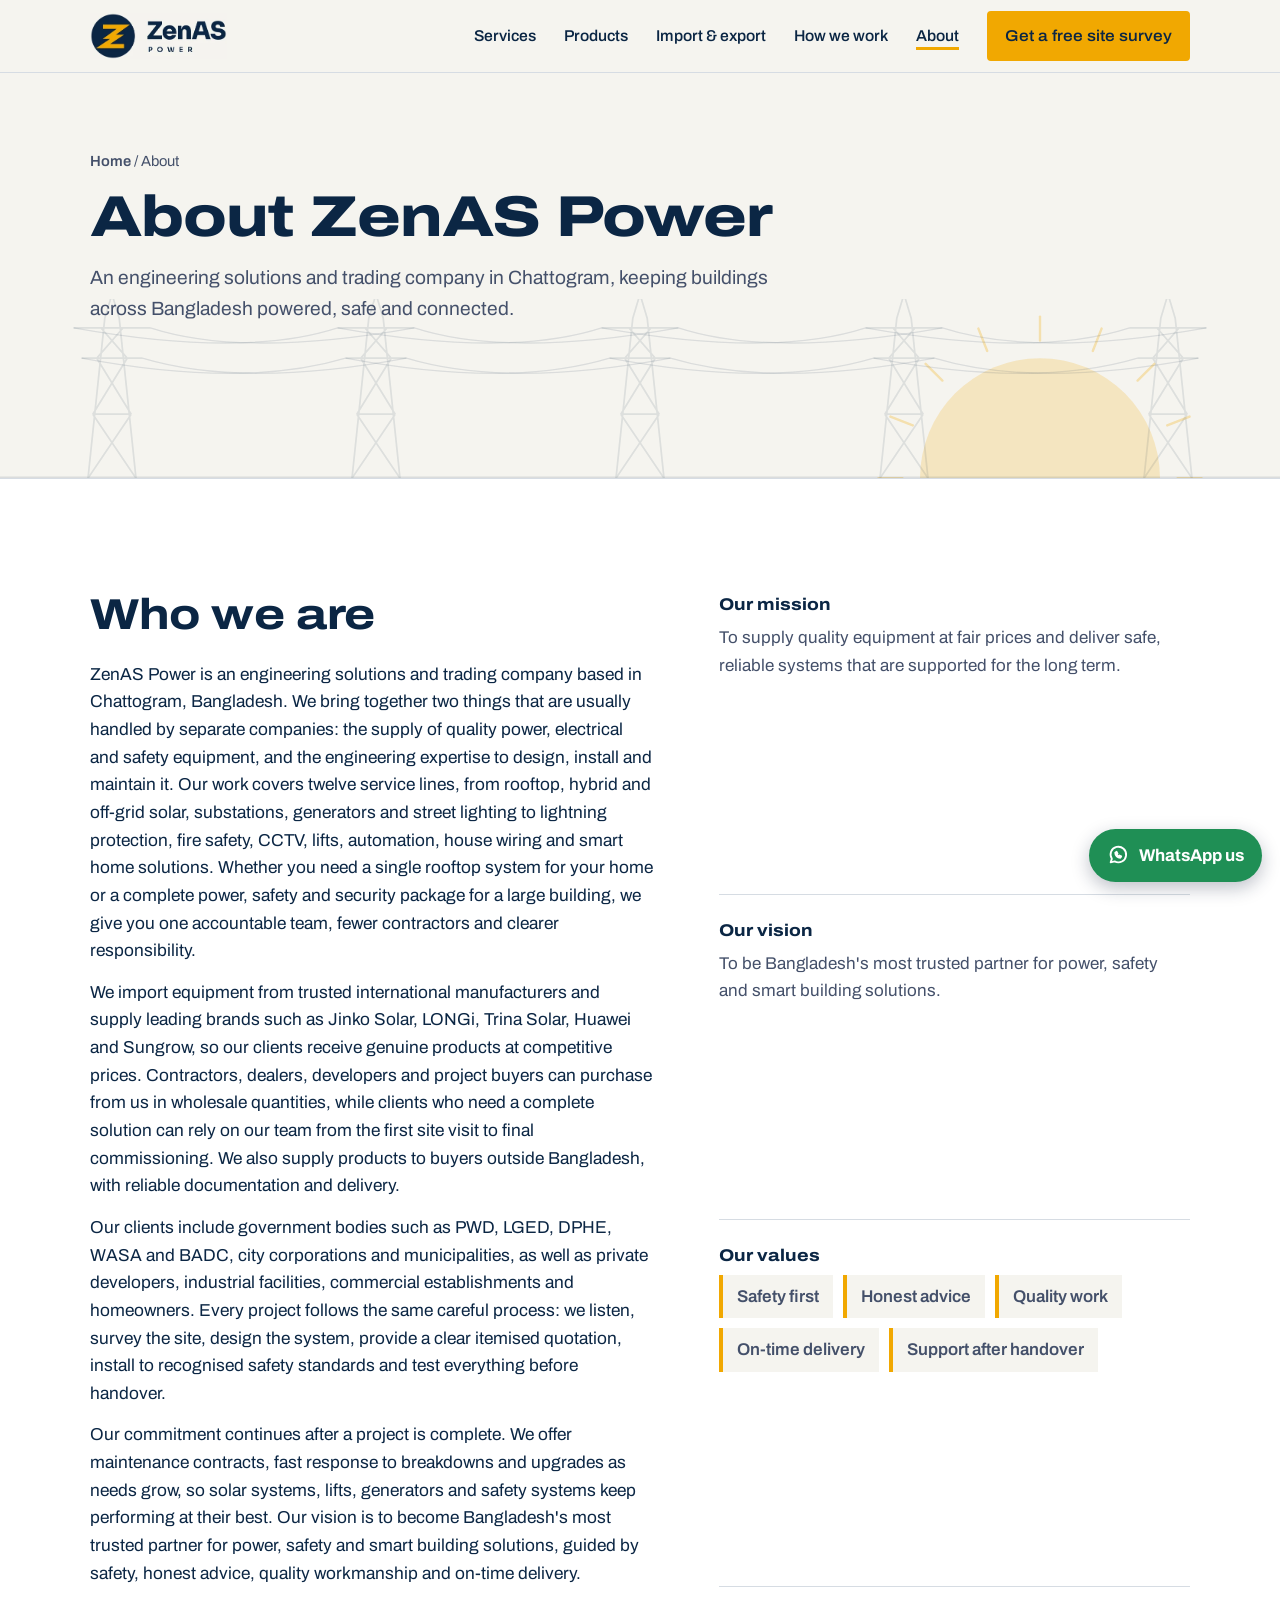
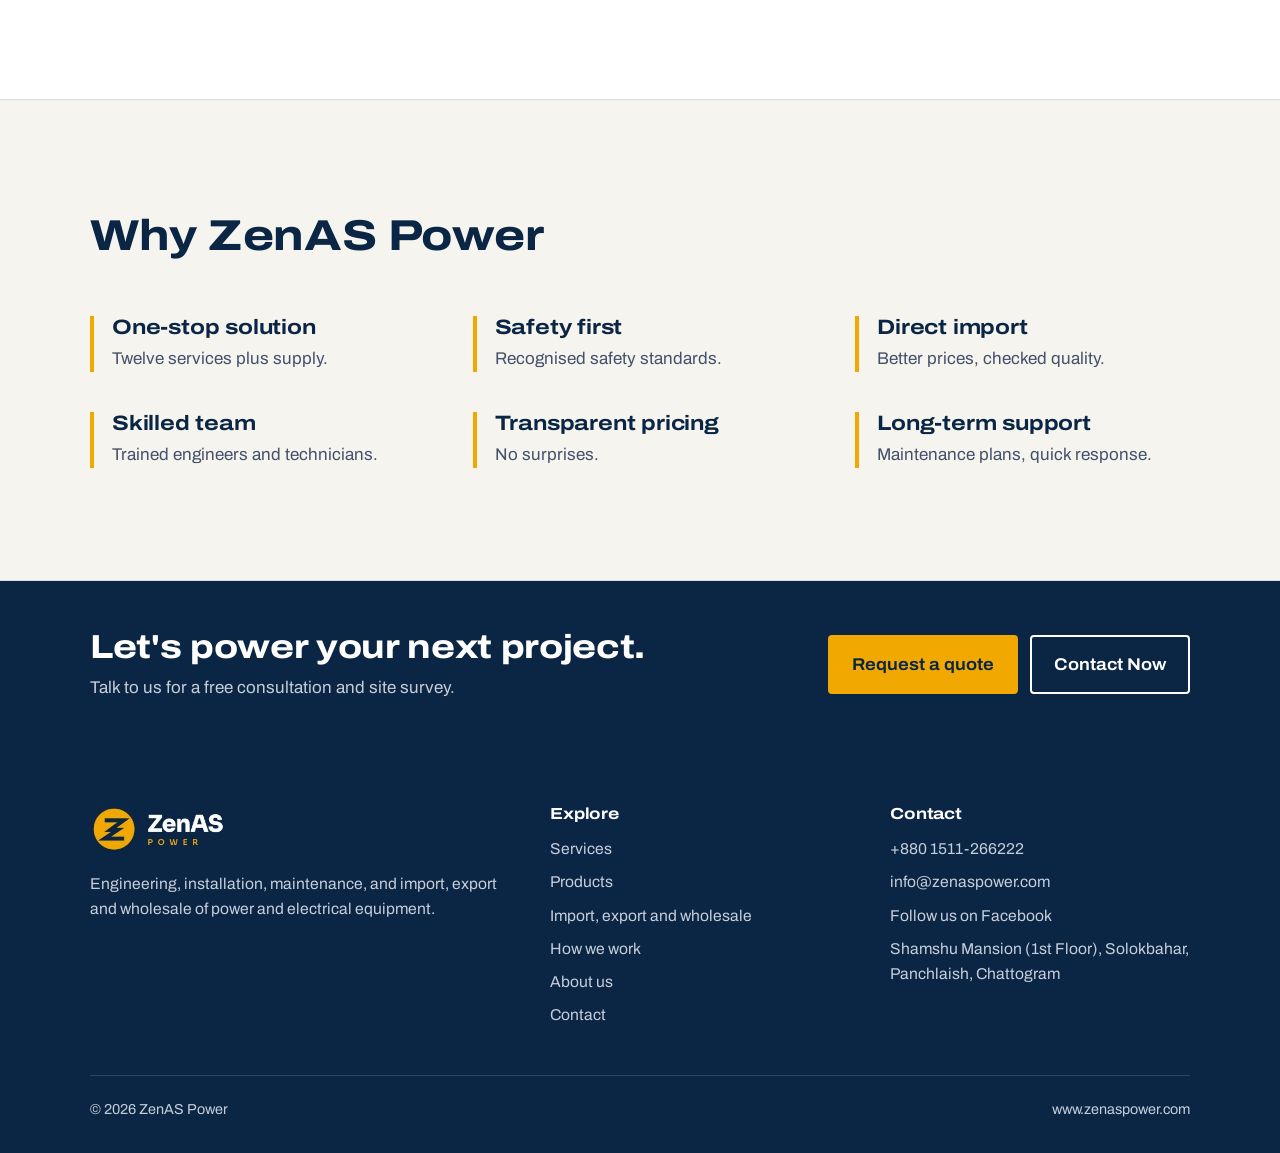
==== about.html @ d32ae698 "Add files via upload" ====
<!doctype html>
<html lang="en" class="no-js">
<head>
<meta charset="utf-8">
<meta name="viewport" content="width=device-width, initial-scale=1">
<title>About us | ZenAS Power</title>
<meta name="description" content="ZenAS Power is an engineering solutions and trading company in Chattogram, Bangladesh.">
<meta property="og:title" content="About us | ZenAS Power">
<meta property="og:description" content="ZenAS Power is an engineering solutions and trading company in Chattogram, Bangladesh.">
<meta property="og:type" content="website">
<meta name="theme-color" content="#0B2644">
<link rel="icon" href="[data-uri]" type="image/png">
<link rel="apple-touch-icon" href="apple-touch-icon.png">
<link rel="preconnect" href="https://fonts.googleapis.com">
<link rel="preconnect" href="https://fonts.gstatic.com" crossorigin>
<link href="https://fonts.googleapis.com/css2?family=Archivo:wdth,wght@75..125,400..800&display=swap" rel="stylesheet">
<style>
:root{
  --ink:#0B2644;
  --ink-soft:#44506A;
  --paper:#FFFFFF;
  --sheet:#F5F4EF;
  --rule:#D6DCE3;
  --signal:#F1A801;
  --signal-deep:#D39200;
  --earth:#0F6B4F;
  --ring:rgba(241,168,1,.16);
  --wide:118%;
  --max:1180px;
  --pad:clamp(20px,4vw,40px);
  color-scheme:light;
}
*,*::before,*::after{box-sizing:border-box}
html{scroll-behavior:smooth;scroll-padding-top:84px}
@media (prefers-reduced-motion:reduce){html{scroll-behavior:auto}}
body{margin:0;font-family:"Archivo",system-ui,-apple-system,"Segoe UI",Roboto,Arial,sans-serif;font-size:1.0625rem;line-height:1.6;color:var(--ink);background:var(--paper);-webkit-font-smoothing:antialiased}
img,svg{max-width:100%;display:block}
a{color:inherit}
h1,h2,h3,h4{font-stretch:var(--wide);line-height:1.1;margin:0;letter-spacing:-.01em}
h2{font-size:clamp(1.9rem,3.4vw,2.7rem);font-weight:750}
h3{font-size:1.3rem;font-weight:700}
h4{font-size:1.1rem;font-weight:700}
p{margin:0}
.wrap{max-width:var(--max);margin:0 auto;padding:0 var(--pad)}
.section{padding:clamp(64px,9vw,112px) 0}
.section-head{max-width:640px;margin-bottom:clamp(36px,5vw,56px)}
.section-head p{margin-top:14px;color:var(--ink-soft);font-size:1.125rem}
:focus-visible{outline:3px solid var(--signal);outline-offset:3px;border-radius:2px}
.skip{position:absolute;left:-9999px}
.skip:focus{left:16px;top:12px;z-index:100;background:var(--paper);padding:8px 14px}

/* Buttons */
.btn{display:inline-flex;align-items:center;gap:10px;font:inherit;font-weight:650;font-stretch:108%;text-decoration:none;padding:14px 22px;border-radius:4px;border:2px solid var(--ink);cursor:pointer;transition:background .15s,color .15s}
.btn-primary{background:var(--signal);border-color:var(--signal);color:var(--ink)}
.btn-primary:hover{background:var(--signal-deep);border-color:var(--signal-deep)}
.btn-ghost{background:transparent;color:var(--ink)}
.btn-ghost:hover{background:var(--ink);color:var(--paper)}
.btn svg{width:18px;height:18px;flex:none}

/* Header */
.site-header{position:sticky;top:0;z-index:50;background:rgba(245,244,239,.97);backdrop-filter:saturate(1.2) blur(6px);border-bottom:1px solid var(--rule)}
.header-row{display:flex;align-items:center;justify-content:space-between;gap:24px;height:72px}
.brand{display:flex;align-items:center;gap:12px;text-decoration:none}
.brand img{height:46px;width:auto}
.site-footer .brand img{height:48px}
.brand-name{font-weight:800;font-stretch:122%;font-size:1.2rem;letter-spacing:-.01em;line-height:1}
.brand-name small{display:block;font-weight:500;font-stretch:100%;font-size:.72rem;color:var(--ink-soft);margin-top:4px;letter-spacing:0}
.nav{display:flex;align-items:center;gap:28px}
.nav a{text-decoration:none;font-weight:550;font-size:.98rem}
.nav a:not(.btn):hover{text-decoration:underline;text-decoration-color:var(--signal);text-decoration-thickness:3px;text-underline-offset:6px}
.nav .btn{padding:10px 16px}
.nav-toggle{display:none;background:none;border:2px solid var(--ink);border-radius:4px;padding:8px 10px;cursor:pointer}
.nav-toggle svg{width:22px;height:22px}
@media (max-width:980px){
  .nav-toggle{display:block}
  .nav{position:absolute;left:0;right:0;top:72px;background:var(--paper);flex-direction:column;align-items:stretch;gap:0;border-bottom:1px solid var(--rule);display:none;padding:8px var(--pad) 20px}
  .nav.open{display:flex}
  .nav a:not(.btn){padding:14px 0;border-bottom:1px solid var(--rule)}
  .nav .btn{margin-top:16px;justify-content:center}
}

/* Hero */
.hero{position:relative;overflow:hidden;background:var(--sheet);border-bottom:1px solid var(--rule)}
.hero-bg{position:absolute;left:0;right:0;bottom:0;width:100%;height:clamp(160px,22vw,300px);pointer-events:none}
.hero-bg .sun{fill:var(--signal);opacity:.22}
.hero-bg .sun-ray{stroke:var(--signal);stroke-width:3;opacity:.3;stroke-linecap:round}
.hero-bg .tower{fill:none;stroke:var(--ink);stroke-width:2.2;opacity:.11;stroke-linejoin:round}
.hero-bg .wire{fill:none;stroke:var(--ink);stroke-width:1.6;opacity:.12}
.hero-bg .ground{stroke:var(--ink);stroke-width:2;opacity:.12}
.hero-grid{position:relative;z-index:1}
.hero-grid{display:grid;grid-template-columns:minmax(0,1fr) minmax(0,1.08fr);gap:clamp(32px,5vw,72px);align-items:center;padding-top:clamp(48px,7vw,96px);padding-bottom:clamp(110px,15vw,210px)}
.hero h1{font-size:clamp(2.4rem,5vw,4rem);font-weight:800;font-stretch:122%;line-height:1.02;letter-spacing:-.02em}
.hero .lead{margin-top:22px;font-size:clamp(1.1rem,1.6vw,1.25rem);color:var(--ink-soft);max-width:34em}
.hero-actions{display:flex;flex-wrap:wrap;gap:12px;margin-top:32px}
.hero-facts{list-style:none;padding:0;margin:36px 0 0;display:flex;flex-wrap:wrap;gap:10px 26px;font-weight:550;font-size:.98rem}
.hero-facts li{display:flex;align-items:center;gap:10px}
.hero-facts li::before{content:"";width:10px;height:10px;background:var(--signal);flex:none}

.drawing{margin:0;background:var(--paper);border:2px solid var(--ink);padding:clamp(12px,2vw,22px) clamp(12px,2vw,22px) 0}
.drawing figcaption{display:grid;grid-template-columns:auto 1fr;border-top:2px solid var(--ink);margin:0 calc(-1 * clamp(12px,2vw,22px));font-size:.88rem}
.drawing figcaption span{padding:10px 14px}
.drawing figcaption span:first-child{border-right:2px solid var(--ink);font-weight:700;font-stretch:112%}
.sld{width:100%;height:auto}
.sld .w{fill:none;stroke:var(--ink);stroke-width:2;stroke-linecap:round;stroke-dasharray:1;stroke-dashoffset:1;animation:draw .55s ease-out var(--d,0s) forwards}
.sld .bus{stroke-width:6;stroke-linecap:square}
.sld .bus-live{fill:none;stroke:var(--signal);stroke-width:6;stroke-linecap:square;opacity:0;animation:appear .6s ease-out 2s forwards}
.sld .pe{fill:none;stroke:var(--earth);stroke-width:2;stroke-dasharray:7 5;opacity:0;animation:appear .6s ease-out var(--d,0s) forwards}
.sld .sym{opacity:0;animation:appear .45s ease-out var(--d,0s) forwards}
.sld .sym :is(path,circle,rect,line){fill:none;stroke:var(--ink);stroke-width:2;stroke-linejoin:round;stroke-linecap:round}
.sld .sym .fill{fill:var(--ink)}
.sld .sym.earthsym :is(path,line){stroke:var(--earth)}
.sld text{font-family:"Archivo",system-ui,sans-serif;font-size:15px;font-weight:600;fill:var(--ink);stroke:none}
.sld .loads text:not(.glyph):not([style]){font-size:14px}
.sld text.glyph{font-size:18px;font-weight:750}
.sld text.earth-t{fill:var(--earth)}
@keyframes draw{to{stroke-dashoffset:0}}
@keyframes appear{to{opacity:1}}
@media (prefers-reduced-motion:reduce){
  .sld .w{stroke-dasharray:none;stroke-dashoffset:0;animation:none}
  .sld .sym,.sld .pe,.sld .bus-live{opacity:1;animation:none}
}
@media (max-width:900px){.hero-grid{grid-template-columns:1fr}}

/* Services */
.svc-group{display:grid;grid-template-columns:minmax(0,.8fr) minmax(0,2fr);gap:clamp(24px,4vw,64px);padding:40px 0;border-top:2px solid var(--ink)}
.svc-group:last-child{border-bottom:2px solid var(--ink)}
.svc-intro p{margin-top:12px;color:var(--ink-soft)}
.svc-list{display:grid;grid-template-columns:repeat(2,minmax(0,1fr));gap:36px 40px}
.svc{display:grid;grid-template-columns:44px 1fr;gap:4px 16px}
.svc-icon{width:44px;height:44px;border:2px solid var(--ink);border-radius:50%;display:grid;place-items:center;grid-row:span 3}
.svc-icon svg{width:24px;height:24px;fill:none;stroke:var(--ink);stroke-width:1.8;stroke-linecap:round;stroke-linejoin:round}
.svc > :not(.svc-icon){grid-column:2}
.svc p{color:var(--ink-soft);font-size:1rem}
.tags{display:flex;flex-wrap:wrap;gap:6px;margin-top:10px;padding:0;list-style:none}
.tags li{font-size:.8rem;font-weight:600;padding:3px 9px;border:1px solid var(--rule);border-radius:3px;background:var(--sheet)}
.svc-link{justify-self:start;margin-top:10px;font-weight:650;font-size:.95rem;text-decoration:underline;text-decoration-color:var(--signal);text-decoration-thickness:2px;text-underline-offset:5px}
.svc-link:hover{text-decoration-thickness:4px}
@media (max-width:900px){.svc-group{grid-template-columns:1fr}.svc-list{grid-template-columns:1fr}}

/* Trading */
.trading{background:var(--ink);color:var(--paper)}
.trading .section-head p{color:#C7CEDB}
.trade-cols{display:grid;grid-template-columns:repeat(3,minmax(0,1fr));gap:0}
.trade-cols > div{padding:28px 28px 30px 0;border-top:3px solid var(--signal)}
.trade-cols > div + div{padding-left:28px;border-left:1px solid rgba(255,255,255,.18)}
.trade-cols h3{font-size:1.6rem;margin-bottom:12px}
.trade-cols p{color:#C7CEDB}
.trade-note{margin-top:48px;padding:26px 28px;background:rgba(255,255,255,.06);border-left:6px solid var(--signal);display:flex;flex-wrap:wrap;gap:16px 32px;align-items:center;justify-content:space-between}
.trade-note strong{font-stretch:112%;font-size:1.2rem;display:block;margin-bottom:4px}
.trade-note p{color:#C7CEDB;max-width:46em}
@media (max-width:800px){.trade-cols{grid-template-columns:1fr}.trade-cols > div + div{padding-left:0;border-left:0}.trade-cols > div{padding-right:0}}

/* Products table */
.schedule{width:100%;border-collapse:collapse;font-size:1rem}
.schedule caption{text-align:left;caption-side:bottom;padding-top:16px;color:var(--ink-soft);font-size:.95rem}
.schedule th,.schedule td{text-align:left;vertical-align:top;padding:16px 18px 16px 0;border-bottom:1px solid var(--rule)}
.schedule thead th{border-bottom:2px solid var(--ink);font-stretch:110%;font-size:.9rem;padding-bottom:10px}
.schedule tbody th{font-weight:700;font-stretch:108%;width:24%}
.schedule td.brands{width:26%;color:var(--ink-soft)}
.schedule td ul{margin:0;padding:0;list-style:none}
.schedule td li + li{margin-top:2px}
@media (max-width:760px){
  .schedule thead{display:none}
  .schedule,.schedule tbody,.schedule tr,.schedule th,.schedule td{display:block;width:100%!important}
  .schedule caption{display:block;width:100%}
  .schedule tr{padding:16px 0;border-bottom:1px solid var(--rule)}
  .schedule th,.schedule td{border:0;padding:0}
  .schedule tbody th{font-size:1.1rem;margin-bottom:6px}
  .schedule td.brands:not(:empty){margin-top:8px;font-size:.95rem}
  .schedule td.brands:not(:empty)::before{content:"Brands: ";font-weight:650;color:var(--ink)}
}

/* Process */
.process{background:var(--sheet);border-top:1px solid var(--rule);border-bottom:1px solid var(--rule)}
.steps{list-style:none;margin:0;padding:0;display:grid;grid-template-columns:repeat(6,minmax(0,1fr));position:relative;counter-reset:step}
.steps::before{content:"";position:absolute;left:22px;right:22px;top:21px;height:3px;background:var(--ink)}
.steps li{position:relative;padding-right:18px;counter-increment:step}
.steps li::before{content:counter(step);position:relative;display:grid;place-items:center;width:44px;height:44px;border-radius:50%;background:var(--paper);border:3px solid var(--ink);font-weight:800;font-stretch:115%;margin-bottom:18px}
.steps li:last-child::before{background:var(--signal)}
.steps h3{font-size:1.1rem}
.steps p{margin-top:6px;color:var(--ink-soft);font-size:.98rem}
.support{margin-top:56px;display:grid;grid-template-columns:minmax(0,.8fr) minmax(0,2fr);gap:clamp(24px,4vw,64px);border-top:2px solid var(--ink);padding-top:32px}
.support p{color:var(--ink-soft);font-size:1.1rem}
@media (max-width:900px){
  .steps{grid-template-columns:1fr;gap:26px}
  .steps::before{left:20px;right:auto;top:22px;bottom:22px;width:3px;height:auto}
  .steps li{display:grid;grid-template-columns:44px 1fr;column-gap:18px;padding:0}
  .steps li::before{grid-row:span 2;margin:0}
  .support{grid-template-columns:1fr}
}

/* Clients */
.clients-grid{display:grid;grid-template-columns:minmax(0,2fr) minmax(0,1fr);gap:clamp(32px,5vw,72px)}
.clients-grid h3{padding-bottom:14px;border-bottom:2px solid var(--ink);margin-bottom:8px}
.gov{list-style:none;margin:0;padding:0;display:grid;grid-template-columns:repeat(3,minmax(0,1fr));column-gap:28px}
.gov li,.pvt li{padding:14px 0;border-bottom:1px solid var(--rule)}
.gov b{display:block;font-stretch:115%;font-size:1.15rem}
.gov span{color:var(--ink-soft);font-size:.95rem}
.pvt{list-style:none;margin:0;padding:0;font-weight:600}
@media (max-width:900px){.clients-grid{grid-template-columns:1fr}.gov{grid-template-columns:repeat(2,minmax(0,1fr))}}
@media (max-width:480px){.gov{grid-template-columns:1fr}}

/* Why + About */
.why{display:grid;grid-template-columns:repeat(3,minmax(0,1fr));gap:40px 48px;margin:0;padding:0;list-style:none}
.why li{border-left:4px solid var(--signal);padding-left:18px}
.why p{color:var(--ink-soft);margin-top:6px}
@media (max-width:900px){.why{grid-template-columns:repeat(2,minmax(0,1fr))}}
@media (max-width:560px){.why{grid-template-columns:1fr}}
.about{border-top:1px solid var(--rule)}
.about-grid{display:grid;grid-template-columns:minmax(0,1.2fr) minmax(0,1fr);gap:clamp(32px,5vw,80px)}
.about-grid .body p + p{margin-top:16px}
.about-grid .body p{font-size:1.125rem;max-width:36em}
.mvv{margin:0;display:grid;gap:22px}
.mvv div{padding-bottom:22px;border-bottom:1px solid var(--rule)}
.mvv dt{font-weight:750;font-stretch:112%;margin-bottom:6px}
.mvv dd{margin:0;color:var(--ink-soft)}
@media (max-width:900px){.about-grid{grid-template-columns:1fr}}

/* Contact */
.contact{background:var(--sheet);border-top:1px solid var(--rule)}
.contact-grid{display:grid;grid-template-columns:minmax(0,.9fr) minmax(0,1.3fr);border:2px solid var(--ink);background:var(--paper)}
.contact-info{background:var(--ink);color:var(--paper);padding:clamp(28px,4vw,48px)}
.contact-info h2{color:var(--paper)}
.contact-info > p{color:#C7CEDB;margin-top:14px}
.contact-list{list-style:none;margin:32px 0 0;padding:0;display:grid;gap:22px}
.contact-list li{display:grid;grid-template-columns:22px 1fr;gap:14px}
.contact-list svg{width:22px;height:22px;fill:none;stroke:var(--signal);stroke-width:1.8;stroke-linecap:round;stroke-linejoin:round;margin-top:3px}
.contact-list .k{display:block;font-size:.85rem;color:#AEB7C7}
.contact-list a,.contact-list .v{font-weight:650;font-size:1.05rem;text-decoration:none}
.contact-list a:hover{text-decoration:underline;text-decoration-color:var(--signal)}
.form{padding:clamp(28px,4vw,48px)}
.form h3{font-size:1.5rem}
.form > p{color:var(--ink-soft);margin-top:8px}
.fields{display:grid;grid-template-columns:1fr 1fr;gap:18px 20px;margin-top:28px}
.field{display:grid;gap:6px}
.field.full{grid-column:1/-1}
.field label,.field legend{font-weight:650;font-size:.95rem}
.field .opt{font-weight:400;color:var(--ink-soft)}
.field input,.field select,.field textarea{font:inherit;font-size:1rem;color:var(--ink);background:var(--paper);border:1.5px solid #9AA5B4;border-radius:4px;padding:12px 14px;width:100%}
.field textarea{min-height:120px;resize:vertical}
.field input:focus,.field select:focus,.field textarea:focus{outline:3px solid var(--signal);outline-offset:0;border-color:var(--ink)}
fieldset.field{border:0;padding:0;margin:0}
.choices{display:flex;flex-wrap:wrap;gap:10px}
.choices label{display:flex;align-items:center;gap:8px;font-weight:550;border:1.5px solid #9AA5B4;border-radius:4px;padding:10px 14px;cursor:pointer}
.choices input{accent-color:var(--ink);width:auto;margin:0}
.choices label:has(input:checked){border-color:var(--ink);background:#FFF6D6}
.form .btn{margin-top:26px;width:100%;justify-content:center;font-size:1.05rem;padding:16px}
.form-note{margin-top:12px;font-size:.9rem;color:var(--ink-soft);text-align:center}
.hidden{position:absolute;left:-9999px}
@media (max-width:900px){.contact-grid{grid-template-columns:1fr}}
@media (max-width:560px){.fields{grid-template-columns:1fr}}


/* Logos */
.logos{list-style:none;margin:0;padding:0;display:grid;grid-template-columns:repeat(auto-fill,minmax(150px,1fr));gap:14px}
.logo{height:118px;border:1px solid var(--rule);background:#fff;display:flex;flex-direction:column;align-items:center;justify-content:center;gap:8px;padding:14px;text-align:center}
.logo img{max-height:58px;max-width:100%;object-fit:contain}
.logo b{display:none;font-stretch:115%;font-size:1.25rem;line-height:1.1}
.logo span{font-size:.8rem;color:var(--ink-soft);line-height:1.3}
.logo.nologo img{display:none}
.logo.nologo b{display:block}
.brands{margin-top:48px}
.brands h3,.clients-sub{margin-bottom:18px}
.brands .logo{height:92px}
.pvt-list{display:flex;flex-wrap:wrap;gap:10px;list-style:none;margin:0;padding:0}
.pvt-list li{border:1.5px solid var(--ink);border-radius:4px;padding:8px 14px;font-weight:600}
.values{display:flex;flex-wrap:wrap;gap:10px;list-style:none;margin:22px 0 0;padding:0}
.values li{background:var(--sheet);border-left:4px solid var(--signal);padding:8px 14px;font-weight:600}
.svc{grid-template-columns:44px 1fr}
.svc-icon{grid-row:span 2}


/* Government marquee */
.marquee{display:flex;overflow:hidden;gap:16px;-webkit-mask-image:linear-gradient(90deg,transparent,#000 6%,#000 94%,transparent);mask-image:linear-gradient(90deg,transparent,#000 6%,#000 94%,transparent)}
.marquee-track{display:flex;gap:16px;list-style:none;margin:0;padding:6px 0;flex:none;animation:slide 38s linear infinite}
.marquee:hover .marquee-track{animation-play-state:paused}
@keyframes slide{to{transform:translateX(calc(-100% - 16px))}}
.gov-tile{display:flex;align-items:center;gap:14px;width:290px;flex:none;background:#fff;border:1px solid var(--rule);border-radius:6px;padding:16px 18px}
.gov-tile img{width:56px;height:56px;flex:none}
.gov-tile b{display:block;font-stretch:112%;font-size:1.1rem;line-height:1.15}
.gov-tile span{display:block;font-size:.85rem;color:var(--ink-soft);line-height:1.3;margin-top:2px}
@media (prefers-reduced-motion:reduce){
  .marquee{flex-wrap:wrap;-webkit-mask-image:none;mask-image:none}
  .marquee-track{animation:none;flex-wrap:wrap}
  .marquee-track[aria-hidden]{display:none}
}


.brand-rows{display:grid;gap:14px}
.marquee.reverse .marquee-track{animation-direction:reverse;animation-duration:44s}
.brand-tile{width:200px;height:96px;flex:none;display:grid;place-items:center;background:#fff;border:1px solid var(--rule);border-radius:6px;padding:14px 20px}
.brand-tile img{max-height:58px;max-width:100%;object-fit:contain}


/* Services v2 */
.filters{display:flex;flex-wrap:wrap;gap:10px;margin-bottom:32px}
.filter{font:inherit;font-weight:650;font-size:.95rem;padding:10px 18px;border-radius:999px;border:2px solid var(--ink);background:transparent;color:var(--ink);cursor:pointer;transition:background .2s,color .2s}
.filter:hover{background:rgba(11,38,68,.06)}
.filter[aria-pressed="true"]{background:var(--ink);color:#fff}
.svc-grid{display:grid;grid-template-columns:repeat(3,minmax(0,1fr));gap:18px;align-items:start}
.svc-card{position:relative;background:#fff;border:1px solid var(--rule);border-radius:8px;padding:26px 24px 20px;overflow:hidden;transition:border-color .25s,box-shadow .25s,transform .25s}
.svc-card::before{content:"";position:absolute;left:0;top:0;height:4px;width:100%;background:var(--signal);transform:scaleX(0);transform-origin:left;transition:transform .35s ease}
.svc-card:hover{border-color:var(--ink);box-shadow:0 10px 26px rgba(11,38,68,.10);transform:translateY(-3px)}
.svc-card:hover::before,.svc-card.open::before{transform:scaleX(1)}
.svc-card .svc-icon{width:52px;height:52px;margin-bottom:18px;background:var(--sheet);border:2px solid var(--ink);transition:background .25s,transform .35s}
.svc-card .svc-icon svg{width:26px;height:26px}
.svc-card:hover .svc-icon{background:var(--signal);transform:rotate(-8deg) scale(1.06)}
.svc-card h3{font-size:1.15rem}
.svc-card > p{margin-top:6px;color:var(--ink-soft);font-size:.98rem}
.more{margin-top:16px;font:inherit;font-weight:650;font-size:.95rem;color:var(--ink);background:none;border:0;padding:6px 0;cursor:pointer;display:inline-flex;align-items:center;gap:8px;text-decoration:underline;text-decoration-color:var(--signal);text-decoration-thickness:2px;text-underline-offset:5px}
.chev{width:8px;height:8px;border-right:2px solid currentColor;border-bottom:2px solid currentColor;transform:rotate(45deg) translateY(-2px);transition:transform .3s}
.more[aria-expanded="true"] .chev{transform:rotate(-135deg) translateY(-2px)}
.svc-detail{display:grid;grid-template-rows:0fr;transition:grid-template-rows .35s ease}
.svc-detail > div{overflow:hidden}
.svc-card.open .svc-detail{grid-template-rows:1fr}
.svc-detail p{margin-top:12px;color:var(--ink-soft);font-size:.96rem}
.svc-detail .svc-link{display:inline-block;margin:14px 0 4px}
.svc-card.hide{display:none}
.js .reveal{opacity:0;transform:translateY(22px)}
.js .reveal.in{opacity:1;transform:none;transition:opacity .55s ease calc(var(--i,0) * 90ms),transform .55s ease calc(var(--i,0) * 90ms),border-color .25s,box-shadow .25s}
.svc-card.pop{animation:pop .4s ease both}
@keyframes pop{from{opacity:0;transform:scale(.96)}to{opacity:1;transform:none}}
@media (max-width:980px){.svc-grid{grid-template-columns:repeat(2,minmax(0,1fr))}}
@media (max-width:620px){.svc-grid{grid-template-columns:1fr}}
@media (prefers-reduced-motion:reduce){
  .js .reveal{opacity:1;transform:none}
  .svc-card,.svc-card::before,.svc-card .svc-icon,.svc-detail,.chev{transition:none}
  .svc-card:hover{transform:none}.svc-card:hover .svc-icon{transform:none}
  .svc-card.pop{animation:none}
}
.about-text p{font-size:1.08rem;max-width:44em}
.about-text p + p{margin-top:14px}


/* Multi-page additions */
.nav a[aria-current="page"]{text-decoration:underline;text-decoration-color:var(--signal);text-decoration-thickness:3px;text-underline-offset:6px}
.page-hero{position:relative;overflow:hidden;background:var(--sheet);border-bottom:1px solid var(--rule)}
.page-hero .hero-bg{height:clamp(110px,14vw,190px);opacity:.9}
.page-hero-inner{position:relative;z-index:1;padding-top:clamp(44px,6vw,80px);padding-bottom:clamp(100px,12vw,170px)}
.crumbs{font-size:.92rem;color:var(--ink-soft);margin-bottom:14px}
.crumbs a{text-decoration:none;font-weight:600}
.crumbs a:hover{text-decoration:underline}
.page-hero h1{font-size:clamp(2.2rem,4.6vw,3.6rem);font-weight:800;font-stretch:122%;line-height:1.04;letter-spacing:-.02em;max-width:16em}
.page-hero p{margin-top:16px;font-size:clamp(1.05rem,1.5vw,1.2rem);color:var(--ink-soft);max-width:38em}
.cta-band{background:var(--ink);color:#fff}
.cta-band .wrap{display:flex;flex-wrap:wrap;gap:20px 40px;align-items:center;justify-content:space-between;padding-top:48px;padding-bottom:48px}
.cta-band h2{color:#fff;font-size:clamp(1.5rem,2.6vw,2.1rem)}
.cta-band p{color:#C7CEDB;margin-top:8px}
.cta-actions{display:flex;flex-wrap:wrap;gap:12px}
.cta-band .btn-ghost{color:#fff;border-color:#fff}
.cta-band .btn-ghost:hover{background:#fff;color:var(--ink)}
.brands-home{padding-top:0}
/* Products page */
.prod-grid{display:grid;grid-template-columns:repeat(3,minmax(0,1fr));gap:18px;align-items:stretch}
.prod{position:relative;background:#fff;border:1px solid var(--rule);border-radius:8px;padding:24px;overflow:hidden;transition:border-color .25s,box-shadow .25s,transform .25s}
.prod::after{content:"";position:absolute;right:-40px;top:-40px;width:120px;height:120px;border-radius:50%;background:radial-gradient(circle,rgba(241,168,1,.35),rgba(241,168,1,0) 70%);opacity:0;transform:scale(.6);transition:opacity .35s,transform .45s}
.prod:hover{border-color:var(--ink);box-shadow:0 12px 28px rgba(11,38,68,.10);transform:translateY(-4px)}
.prod:hover::after{opacity:1;transform:scale(1.4)}
.prod-top{display:flex;align-items:center;gap:14px;margin-bottom:14px}
.prod-icon{width:50px;height:50px;flex:none;border-radius:50%;display:grid;place-items:center;background:var(--sheet);border:2px solid var(--ink);transition:background .25s,transform .45s}
.prod-icon svg{width:26px;height:26px;fill:none;stroke:var(--ink);stroke-width:1.8;stroke-linecap:round;stroke-linejoin:round}
.prod:hover .prod-icon{background:var(--signal);transform:rotate(360deg)}
.prod h3{font-size:1.12rem}
.prod ul{list-style:none;margin:0;padding:0;display:grid;gap:7px}
.prod li{position:relative;padding-left:18px;color:var(--ink-soft);font-size:.97rem}
.prod li::before{content:"";position:absolute;left:0;top:.62em;width:8px;height:3px;background:var(--signal);transition:width .3s}
.prod:hover li::before{width:12px}
.prod .prod-brands{margin-top:14px;padding-top:12px;border-top:1px dashed var(--rule);font-size:.88rem;color:var(--ink-soft)}
.prod .prod-brands b{color:var(--ink)}
.js .prod.reveal li{opacity:0;transform:translateX(-8px)}
.js .prod.reveal.in li{opacity:1;transform:none;transition:opacity .4s ease,transform .4s ease}
.js .prod.reveal.in li:nth-child(1){transition-delay:calc(var(--i,0)*90ms + 250ms)}
.js .prod.reveal.in li:nth-child(2){transition-delay:calc(var(--i,0)*90ms + 330ms)}
.js .prod.reveal.in li:nth-child(3){transition-delay:calc(var(--i,0)*90ms + 410ms)}
.prod-note{margin-top:28px;color:var(--ink-soft)}
@media (max-width:980px){.prod-grid{grid-template-columns:repeat(2,minmax(0,1fr))}}
@media (max-width:620px){.prod-grid{grid-template-columns:1fr}}
@media (prefers-reduced-motion:reduce){
  .js .prod.reveal li{opacity:1;transform:none}
  .prod,.prod::after,.prod-icon{transition:none}.prod:hover{transform:none}.prod:hover .prod-icon{transform:none}
}
/* Trading page */
.trade-page .trade-cols > div{border-top-color:var(--signal)}
.trade-list{margin-top:48px;display:grid;grid-template-columns:repeat(4,minmax(0,1fr));gap:12px;list-style:none;padding:0}
.trade-list li{background:rgba(255,255,255,.06);border-left:4px solid var(--signal);padding:12px 14px;color:#E3E7EE;font-weight:550;font-size:.95rem}
@media (max-width:900px){.trade-list{grid-template-columns:repeat(2,minmax(0,1fr))}}
@media (max-width:520px){.trade-list{grid-template-columns:1fr}}

/* Footer */
.site-footer{background:var(--ink);color:#C7CEDB;padding:56px 0 32px;font-size:.98rem}
.footer-grid{display:grid;grid-template-columns:1.4fr 1fr 1fr;gap:40px}
.site-footer .brand{color:var(--paper)}
.site-footer .brand-name small{color:#AEB7C7}
.site-footer h4{color:var(--paper);font-size:1rem;margin-bottom:14px}
.site-footer ul{list-style:none;margin:0;padding:0;display:grid;gap:8px}
.site-footer a{text-decoration:none}
.site-footer a:hover{color:var(--paper);text-decoration:underline}
.footer-about{margin-top:18px;max-width:30em}
.footer-bottom{margin-top:48px;padding-top:22px;border-top:1px solid rgba(255,255,255,.15);display:flex;flex-wrap:wrap;justify-content:space-between;gap:12px;font-size:.9rem}
@media (max-width:800px){.footer-grid{grid-template-columns:1fr}}

/* WhatsApp */
.wa{position:fixed;right:18px;bottom:18px;z-index:60;display:flex;align-items:center;gap:10px;background:#1F8F55;color:#fff;text-decoration:none;font-weight:700;padding:13px 18px;border-radius:999px;box-shadow:0 6px 18px rgba(20,33,61,.28)}
.wa svg{width:22px;height:22px;fill:none;stroke:#fff;stroke-width:2;stroke-linecap:round;stroke-linejoin:round}
.wa:hover{background:#177345}
@media (max-width:480px){.wa span{display:none}.wa{padding:14px}}
</style>
</head>
<body>
<script>document.documentElement.classList.replace("no-js","js")</script>
<a class="skip" href="#main">Skip to content</a>
<!-- Icon sprite -->
<svg width="0" height="0" style="position:absolute" aria-hidden="true">
  <symbol id="i-solar" viewBox="0 0 24 24"><rect x="3" y="5" width="18" height="11" rx="1"/><path d="M3 10.5h18M9 5v11M15 5v11M12 16v4M8 20h8"/></symbol>
  <symbol id="i-solarlight" viewBox="0 0 24 24"><path d="M12 22V7h6M9 22h6M16 7v2.5h4V7"/><circle cx="6" cy="6" r="2.2"/><path d="M6 1.5v1M6 9.5v1M1.5 6h1M9.5 6h1"/></symbol>
  <symbol id="i-lps" viewBox="0 0 24 24"><path d="M13.5 2L5.5 13h6l-1 9 8-12.5h-6z"/></symbol>
  <symbol id="i-substation" viewBox="0 0 24 24"><circle cx="12" cy="8.5" r="5"/><circle cx="12" cy="15.5" r="5"/><path d="M12 1v2.5M12 20.5V23"/></symbol>
  <symbol id="i-generator" viewBox="0 0 24 24"><circle cx="12" cy="12" r="9"/><path d="M15.2 9.3a4 4 0 1 0 .3 4.7V12H12"/></symbol>
  <symbol id="i-lift" viewBox="0 0 24 24"><rect x="4.5" y="2" width="15" height="20" rx="1"/><path d="M12 2v20M6.8 10l1.7-2.2 1.7 2.2M13.8 14l1.7 2.2 1.7-2.2"/></symbol>
  <symbol id="i-cctv" viewBox="0 0 24 24"><path d="M2.5 7.5l12.5 3.2-1.4 5L1.3 12.4z"/><path d="M15 12.4l4 1V9M19 9v11M16.5 20h5"/></symbol>
  <symbol id="i-street" viewBox="0 0 24 24"><path d="M6 22V6a3 3 0 0 1 3-3h5"/><path d="M13 3h7l-1.3 3.2h-4.4z"/><path d="M3.5 22h5M16.5 9v2M13.8 8.5l-1 1.5M19.2 8.5l1 1.5"/></symbol>
  <symbol id="i-auto" viewBox="0 0 24 24"><rect x="6" y="6" width="12" height="12" rx="1"/><path d="M9.5 2.5V6M14.5 2.5V6M9.5 18v3.5M14.5 18v3.5M2.5 9.5H6M2.5 14.5H6M18 9.5h3.5M18 14.5h3.5"/><rect x="10" y="10" width="4" height="4"/></symbol>
  <symbol id="i-fire" viewBox="0 0 24 24"><path d="M12 22c4.2 0 7-2.7 7-6.8 0-3.9-2.7-5.9-3.8-9.2-1 2.1-2 3.1-3.3 3.6C11.6 7 10.6 4.2 9.3 2 7.1 6 5 9 5 15.2 5 19.3 7.8 22 12 22z"/><path d="M12 22c-1.8 0-3-1.2-3-3 0-2 1.5-3 3-5 1.5 2 3 3 3 5 0 1.8-1.2 3-3 3z"/></symbol>
  <symbol id="i-wiring" viewBox="0 0 24 24"><path d="M9 2v5M15 2v5M6.5 7h11v4a5.5 5.5 0 0 1-11 0z"/><path d="M12 16.5V19a3 3 0 0 0 3 3h6"/></symbol>
  <symbol id="i-smart" viewBox="0 0 24 24"><path d="M3 11l9-7.5 9 7.5M5.5 9v12h13V9"/><path d="M9.3 15.2a3.8 3.8 0 0 1 5.4 0M7.6 13.3a6.2 6.2 0 0 1 8.8 0"/><circle cx="12" cy="17.6" r=".5"/></symbol>
  <symbol id="i-phone" viewBox="0 0 24 24"><path d="M5 3h3.5l1.8 4.5-2.3 1.4a11 11 0 0 0 5.1 5.1l1.4-2.3L19 13.5V17a2 2 0 0 1-2 2A15 15 0 0 1 3 5a2 2 0 0 1 2-2z"/></symbol>
  <symbol id="i-chat" viewBox="0 0 24 24"><path d="M4 20l1.3-3.8A8.5 8.5 0 1 1 8.4 19z"/><path d="M9 9.5c0 3 2.5 5.5 5.5 5.5l1-1.5-2-1-1 1a4 4 0 0 1-2-2l1-1-1-2z"/></symbol>
  <symbol id="i-mail" viewBox="0 0 24 24"><rect x="3" y="5" width="18" height="14" rx="1.5"/><path d="M3.5 6l8.5 7 8.5-7"/></symbol>
  <symbol id="i-pin" viewBox="0 0 24 24"><path d="M12 22s7-6.2 7-12a7 7 0 0 0-14 0c0 5.8 7 12 7 12z"/><circle cx="12" cy="10" r="2.6"/></symbol>
  <symbol id="i-fb" viewBox="0 0 24 24"><rect x="3" y="3" width="18" height="18" rx="3"/><path d="M15.5 8H14a2 2 0 0 0-2 2v11M9.5 13h6"/></symbol>
  <symbol id="i-battery" viewBox="0 0 24 24"><rect x="2.5" y="7" width="16.5" height="11" rx="1.5"/><path d="M19 10.5h2.5v4H19M11.8 9l-2.6 4h3.6l-2.6 4"/></symbol>
</svg>

<header class="site-header">
  <div class="wrap header-row">
    <a class="brand" href="index.html"><img src="[data-uri]" alt="ZenAS Power" width="357" height="120"></a>
    <button class="nav-toggle" aria-expanded="false" aria-controls="nav" aria-label="Open menu">
      <svg viewBox="0 0 24 24" fill="none" stroke="currentColor" stroke-width="2"><path d="M3 6h18M3 12h18M3 18h18"/></svg>
    </button>
    <nav class="nav" id="nav" aria-label="Main">
      <a href="index.html#services">Services</a><a href="products.html">Products</a><a href="trading.html">Import &amp; export</a><a href="process.html">How we work</a><a href="about.html" aria-current="page">About</a>
      <a class="btn btn-primary" href="index.html#contact">Get a free site survey</a>
    </nav>
  </div>
</header>
<main id="main">
<section class="page-hero">
  <svg class="hero-bg" viewBox="0 0 1600 300" preserveAspectRatio="xMidYMax slice" aria-hidden="true"><circle class="sun" cx="1300" cy="300" r="150"/><line class="sun-ray" x1="1128" y1="300" x2="1098" y2="300"/><line class="sun-ray" x1="1141" y1="234" x2="1113" y2="223"/><line class="sun-ray" x1="1178" y1="178" x2="1157" y2="157"/><line class="sun-ray" x1="1234" y1="141" x2="1223" y2="113"/><line class="sun-ray" x1="1300" y1="128" x2="1300" y2="98"/><line class="sun-ray" x1="1366" y1="141" x2="1377" y2="113"/><line class="sun-ray" x1="1422" y1="178" x2="1443" y2="157"/><line class="sun-ray" x1="1459" y1="234" x2="1487" y2="223"/><line class="sun-ray" x1="1472" y1="300" x2="1502" y2="300"/><path class="wire" d="M92 112 Q305.0 150 422 112"/><path class="wire" d="M188 112 Q305.0 150 518 112"/><path class="wire" d="M102 150 Q305.0 188 432 150"/><path class="wire" d="M178 150 Q305.0 188 508 150"/><path class="wire" d="M422 112 Q635.0 150 752 112"/><path class="wire" d="M518 112 Q635.0 150 848 112"/><path class="wire" d="M432 150 Q635.0 188 762 150"/><path class="wire" d="M508 150 Q635.0 188 838 150"/><path class="wire" d="M752 112 Q965.0 150 1082 112"/><path class="wire" d="M848 112 Q965.0 150 1178 112"/><path class="wire" d="M762 150 Q965.0 188 1092 150"/><path class="wire" d="M838 150 Q965.0 188 1168 150"/><path class="wire" d="M1082 112 Q1295.0 150 1412 112"/><path class="wire" d="M1178 112 Q1295.0 150 1508 112"/><path class="wire" d="M1092 150 Q1295.0 188 1422 150"/><path class="wire" d="M1168 150 Q1295.0 188 1498 150"/><path class="tower" d="M110 300 L131 100 L140 70 L149 100 L170 300 M92 112 H188 M102 150 H178 M126 112 L159 150 M154 112 L121 150 M121 150 L164 220 M159 150 L116 220 M116 220 H164 M116 220 L170 300 M164 220 L110 300"/><path class="tower" d="M440 300 L461 100 L470 70 L479 100 L500 300 M422 112 H518 M432 150 H508 M456 112 L489 150 M484 112 L451 150 M451 150 L494 220 M489 150 L446 220 M446 220 H494 M446 220 L500 300 M494 220 L440 300"/><path class="tower" d="M770 300 L791 100 L800 70 L809 100 L830 300 M752 112 H848 M762 150 H838 M786 112 L819 150 M814 112 L781 150 M781 150 L824 220 M819 150 L776 220 M776 220 H824 M776 220 L830 300 M824 220 L770 300"/><path class="tower" d="M1100 300 L1121 100 L1130 70 L1139 100 L1160 300 M1082 112 H1178 M1092 150 H1168 M1116 112 L1149 150 M1144 112 L1111 150 M1111 150 L1154 220 M1149 150 L1106 220 M1106 220 H1154 M1106 220 L1160 300 M1154 220 L1100 300"/><path class="tower" d="M1430 300 L1451 100 L1460 70 L1469 100 L1490 300 M1412 112 H1508 M1422 150 H1498 M1446 112 L1479 150 M1474 112 L1441 150 M1441 150 L1484 220 M1479 150 L1436 220 M1436 220 H1484 M1436 220 L1490 300 M1484 220 L1430 300"/><line class="ground" x1="0" y1="299" x2="1600" y2="299"/></svg>
  <div class="wrap page-hero-inner">
    <nav class="crumbs" aria-label="Breadcrumb"><a href="index.html">Home</a> / About</nav>
    <h1>About ZenAS Power</h1>
    <p>An engineering solutions and trading company in Chattogram, keeping buildings across Bangladesh powered, safe and connected.</p>
  </div>
</section>
<section class="section" id="about">
  <div class="wrap about-grid">
    <div class="about-text">
      <h2>Who we are</h2>
      <div style="margin-top:22px"><p>ZenAS Power is an engineering solutions and trading company based in Chattogram, Bangladesh. We bring together two things that are usually handled by separate companies: the supply of quality power, electrical and safety equipment, and the engineering expertise to design, install and maintain it. Our work covers twelve service lines, from rooftop, hybrid and off-grid solar, substations, generators and street lighting to lightning protection, fire safety, CCTV, lifts, automation, house wiring and smart home solutions. Whether you need a single rooftop system for your home or a complete power, safety and security package for a large building, we give you one accountable team, fewer contractors and clearer responsibility.</p><p>We import equipment from trusted international manufacturers and supply leading brands such as Jinko Solar, LONGi, Trina Solar, Huawei and Sungrow, so our clients receive genuine products at competitive prices. Contractors, dealers, developers and project buyers can purchase from us in wholesale quantities, while clients who need a complete solution can rely on our team from the first site visit to final commissioning. We also supply products to buyers outside Bangladesh, with reliable documentation and delivery.</p><p>Our clients include government bodies such as PWD, LGED, DPHE, WASA and BADC, city corporations and municipalities, as well as private developers, industrial facilities, commercial establishments and homeowners. Every project follows the same careful process: we listen, survey the site, design the system, provide a clear itemised quotation, install to recognised safety standards and test everything before handover.</p><p>Our commitment continues after a project is complete. We offer maintenance contracts, fast response to breakdowns and upgrades as needs grow, so solar systems, lifts, generators and safety systems keep performing at their best. Our vision is to become Bangladesh's most trusted partner for power, safety and smart building solutions, guided by safety, honest advice, quality workmanship and on-time delivery.</p></div>
    </div>
    <dl class="mvv">
      <div><dt>Our mission</dt><dd>To supply quality equipment at fair prices and deliver safe, reliable systems that are supported for the long term.</dd></div>
      <div><dt>Our vision</dt><dd>To be Bangladesh's most trusted partner for power, safety and smart building solutions.</dd></div>
      <div><dt>Our values</dt><dd><ul class="values" style="margin-top:6px"><li>Safety first</li><li>Honest advice</li><li>Quality work</li><li>On-time delivery</li><li>Support after handover</li></ul></dd></div>
    </dl>
  </div>
</section>
<section class="section process" id="why">
  <div class="wrap">
    <div class="section-head"><h2>Why ZenAS Power</h2></div>
    <ul class="why">
      <li class="reveal"><h3>One-stop solution</h3><p>Twelve services plus supply.</p></li>
      <li class="reveal"><h3>Safety first</h3><p>Recognised safety standards.</p></li>
      <li class="reveal"><h3>Direct import</h3><p>Better prices, checked quality.</p></li>
      <li class="reveal"><h3>Skilled team</h3><p>Trained engineers and technicians.</p></li>
      <li class="reveal"><h3>Transparent pricing</h3><p>No surprises.</p></li>
      <li class="reveal"><h3>Long-term support</h3><p>Maintenance plans, quick response.</p></li>
    </ul>
  </div>
</section>
<section class="cta-band">
  <div class="wrap">
    <div><h2>Let's power your next project.</h2><p>Talk to us for a free consultation and site survey.</p></div>
    <div class="cta-actions"><a class="btn btn-primary" href="index.html#contact">Request a quote</a><a class="btn btn-ghost" href="tel:+8801511266222">Contact Now</a></div>
  </div>
</section>
</main>
<footer class="site-footer">
  <div class="wrap">
    <div class="footer-grid">
      <div>
        <a class="brand" href="index.html"><img src="[data-uri]" alt="ZenAS Power" width="272" height="96"></a>
        <p class="footer-about">Engineering, installation, maintenance, and import, export and wholesale of power and electrical equipment.</p>
      </div>
      <div>
        <h4>Explore</h4>
        <ul><li><a href="index.html#services">Services</a></li><li><a href="products.html">Products</a></li><li><a href="trading.html">Import, export and wholesale</a></li><li><a href="process.html">How we work</a></li><li><a href="about.html">About us</a></li><li><a href="index.html#contact">Contact</a></li></ul>
      </div>
      <div>
        <h4>Contact</h4>
        <ul>
          <li><a href="tel:+8801511266222">+880 1511-266222</a></li>
          <li><a href="mailto:info@zenaspower.com">info@zenaspower.com</a></li>
          <li><a href="https://www.facebook.com/share/1EnhAYDXwp/?mibextid=wwXIfr" target="_blank" rel="noopener">Follow us on Facebook</a></li>
          <li>Shamshu Mansion (1st Floor), Solokbahar, Panchlaish, Chattogram</li>
        </ul>
      </div>
    </div>
    <div class="footer-bottom"><span>© <span id="year">2026</span> ZenAS Power</span><span>www.zenaspower.com</span></div>
  </div>
</footer>
<a class="wa" href="https://wa.me/8801511266222" target="_blank" rel="noopener" aria-label="Chat with us on WhatsApp">
  <svg aria-hidden="true"><use href="#i-chat"/></svg><span>WhatsApp us</span>
</a>
<script>
(function(){
  const toggle=document.querySelector('.nav-toggle'), nav=document.getElementById('nav');
  if(toggle&&nav){
    toggle.addEventListener('click',()=>{const o=nav.classList.toggle('open');toggle.setAttribute('aria-expanded',o);toggle.setAttribute('aria-label',o?'Close menu':'Open menu');});
    nav.querySelectorAll('a').forEach(a=>a.addEventListener('click',()=>{nav.classList.remove('open');toggle.setAttribute('aria-expanded','false');}));
  }
  const select=document.getElementById('f-service');
  function pick(name){ if(!select||!name) return; const m=[...select.options].find(o=>o.text===name); if(m) select.value=m.text; }
  document.querySelectorAll('[data-service]').forEach(l=>l.addEventListener('click',()=>pick(l.dataset.service)));
  pick(new URLSearchParams(location.search).get('service'));

  const cards=[...document.querySelectorAll('.svc-card')];
  document.querySelectorAll('.filter').forEach(btn=>btn.addEventListener('click',()=>{
    document.querySelectorAll('.filter').forEach(b=>b.setAttribute('aria-pressed',b===btn));
    const f=btn.dataset.filter;
    cards.forEach(c=>{const show=f==='all'||c.dataset.cat===f;c.classList.toggle('hide',!show);c.classList.remove('pop');void c.offsetWidth;if(show)c.classList.add('pop');});
  }));
  document.querySelectorAll('.more').forEach(btn=>btn.addEventListener('click',()=>{
    const card=btn.closest('.svc-card'); const o=card.classList.toggle('open');
    btn.setAttribute('aria-expanded',o); btn.firstChild.textContent=o?'Show less':'Learn more';
  }));
  const els=document.querySelectorAll('.reveal');
  if('IntersectionObserver' in window){
    const io=new IntersectionObserver(es=>es.forEach(e=>{if(e.isIntersecting){e.target.classList.add('in');io.unobserve(e.target);}}),{threshold:.12});
    els.forEach(el=>io.observe(el));
  } else els.forEach(el=>el.classList.add('in'));
  const y=document.getElementById('year'); if(y) y.textContent=new Date().getFullYear();
})();
</script>
</body>
</html>
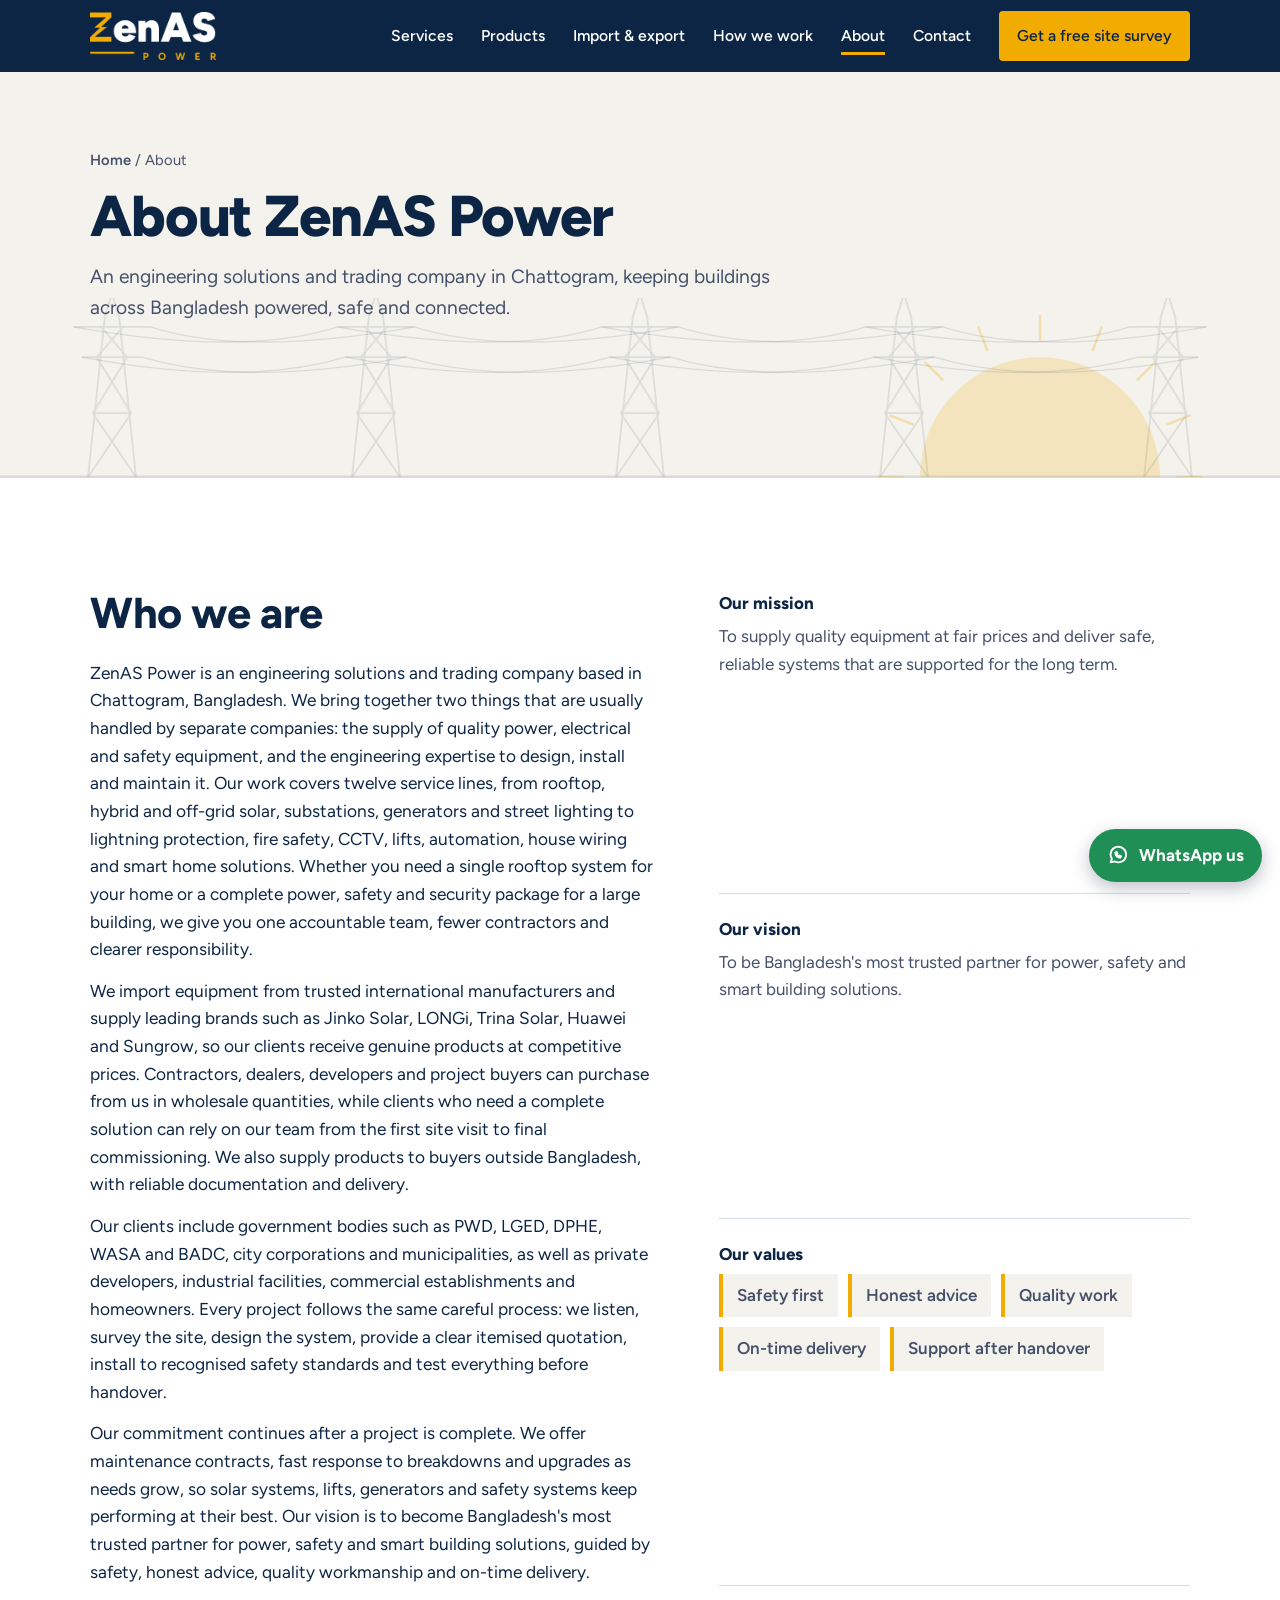
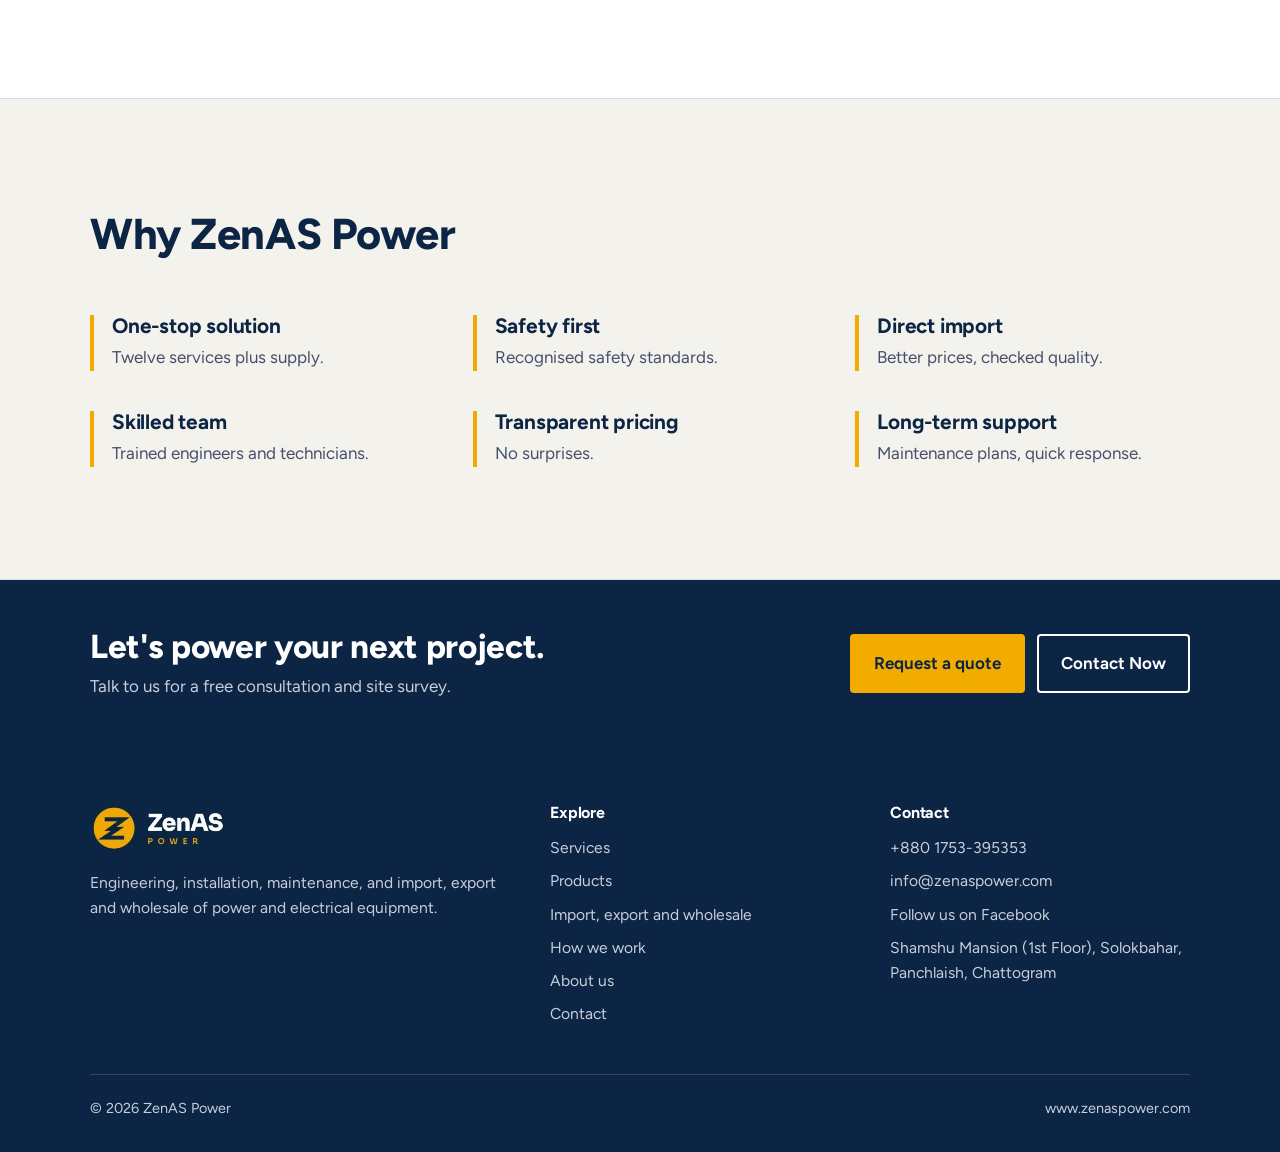
==== commit 7c006e01: "Add files via upload" ====
--- a/about.html
+++ b/about.html
@@ -8,12 +8,12 @@
 <meta property="og:title" content="About us | ZenAS Power">
 <meta property="og:description" content="ZenAS Power is an engineering solutions and trading company in Chattogram, Bangladesh.">
 <meta property="og:type" content="website">
-<meta name="theme-color" content="#0B2644">
+<meta name="theme-color" content="#0C2544">
 <link rel="icon" href="[data-uri]" type="image/png">
 <link rel="apple-touch-icon" href="apple-touch-icon.png">
 <link rel="preconnect" href="https://fonts.googleapis.com">
 <link rel="preconnect" href="https://fonts.gstatic.com" crossorigin>
-<link href="https://fonts.googleapis.com/css2?family=Archivo:wdth,wght@75..125,400..800&display=swap" rel="stylesheet">
+<link href="https://fonts.googleapis.com/css2?family=Figtree:wght@400..800&display=swap" rel="stylesheet">
 <style>
 :root{
   --ink:#0B2644;
@@ -33,7 +33,7 @@
 *,*::before,*::after{box-sizing:border-box}
 html{scroll-behavior:smooth;scroll-padding-top:84px}
 @media (prefers-reduced-motion:reduce){html{scroll-behavior:auto}}
-body{margin:0;font-family:"Archivo",system-ui,-apple-system,"Segoe UI",Roboto,Arial,sans-serif;font-size:1.0625rem;line-height:1.6;color:var(--ink);background:var(--paper);-webkit-font-smoothing:antialiased}
+body{margin:0;font-family:"Figtree",system-ui,-apple-system,"Segoe UI",Roboto,Arial,sans-serif;font-size:1.0625rem;line-height:1.6;color:var(--ink);background:var(--paper);-webkit-font-smoothing:antialiased}
 img,svg{max-width:100%;display:block}
 a{color:inherit}
 h1,h2,h3,h4{font-stretch:var(--wide);line-height:1.1;margin:0;letter-spacing:-.01em}
@@ -109,7 +109,7 @@
 .sld .sym :is(path,circle,rect,line){fill:none;stroke:var(--ink);stroke-width:2;stroke-linejoin:round;stroke-linecap:round}
 .sld .sym .fill{fill:var(--ink)}
 .sld .sym.earthsym :is(path,line){stroke:var(--earth)}
-.sld text{font-family:"Archivo",system-ui,sans-serif;font-size:15px;font-weight:600;fill:var(--ink);stroke:none}
+.sld text{font-family:"Figtree",system-ui,sans-serif;font-size:15px;font-weight:600;fill:var(--ink);stroke:none}
 .sld .loads text:not(.glyph):not([style]){font-size:14px}
 .sld text.glyph{font-size:18px;font-weight:750}
 .sld text.earth-t{fill:var(--earth)}
@@ -404,6 +404,54 @@
 .wa svg{width:22px;height:22px;fill:none;stroke:#fff;stroke-width:2;stroke-linecap:round;stroke-linejoin:round}
 .wa:hover{background:#177345}
 @media (max-width:480px){.wa span{display:none}.wa{padding:14px}}
+
+/* Brand refresh: navy header, logo file, contact strip */
+:root{--ink:#0C2544;--sheet:#F4F2EC;--signal:#F2AC00}
+.topbar{background:var(--sheet);border-bottom:1px solid var(--rule);font-size:.88rem}
+.topbar .wrap{display:flex;flex-wrap:wrap;justify-content:space-between;gap:4px 20px;padding-top:7px;padding-bottom:7px}
+.topbar .tb-links{display:flex;flex-wrap:wrap;gap:4px 18px}
+.topbar a{font-weight:650;text-decoration:none}
+.topbar a:hover{text-decoration:underline}
+@media (max-width:640px){.topbar .tb-tag,.topbar .tb-mail{display:none}.topbar .wrap{justify-content:center}}
+.site-header{background:var(--ink);color:#fff;border-bottom:0;backdrop-filter:none}
+.site-header .brand img{height:48px;width:auto}
+.site-header .nav-toggle{border-color:rgba(255,255,255,.7);color:#fff}
+@media (max-width:980px){
+  .site-header .nav{background:var(--ink);border-bottom:0}
+  .site-header .nav a:not(.btn){border-bottom-color:rgba(255,255,255,.16)}
+}
+
+/* Motion: menus, buttons and filter pills */
+.nav a:not(.btn){position:relative;text-decoration:none!important}
+.nav a:not(.btn)::after{content:"";position:absolute;left:0;right:0;bottom:-6px;height:3px;background:var(--signal);transform:scaleX(0);transform-origin:left;transition:transform .32s cubic-bezier(.2,.8,.2,1)}
+.nav a:not(.btn):hover::after,.nav a[aria-current="page"]::after{transform:scaleX(1)}
+.btn,.filter{position:relative;overflow:hidden;isolation:isolate}
+.btn{transition:transform .2s cubic-bezier(.2,.8,.2,1),box-shadow .2s,background .15s,color .15s}
+.btn:hover{transform:translateY(-2px);box-shadow:0 6px 14px rgba(12,37,68,.18)}
+.btn:active{transform:translateY(0) scale(.97);box-shadow:none}
+.ripple{position:absolute;border-radius:50%;background:currentColor;opacity:.28;transform:scale(0);pointer-events:none;animation:ripple .6s ease-out forwards}
+@keyframes ripple{to{transform:scale(1);opacity:0}}
+.filter{transition:color .25s,transform .15s,border-color .25s}
+.filter::before{content:"";position:absolute;inset:-1px;background:var(--ink);transform:scaleX(0);transform-origin:left;transition:transform .38s cubic-bezier(.2,.8,.2,1);z-index:-1}
+.filter:hover{transform:translateY(-2px)}
+.filter:active{transform:scale(.95)}
+.filter[aria-pressed="true"]{background:transparent;color:#fff;animation:pillPop .4s cubic-bezier(.2,.8,.2,1)}
+.filter[aria-pressed="true"]::before{transform:scaleX(1)}
+@keyframes pillPop{0%{transform:scale(.92)}60%{transform:scale(1.06)}100%{transform:scale(1)}}
+@media (max-width:980px){
+  .nav a:not(.btn)::after{bottom:-1px}
+  .nav.open{animation:menuIn .3s cubic-bezier(.2,.8,.2,1)}
+  .nav.open > a{animation:itemIn .4s cubic-bezier(.2,.8,.2,1) both}
+  .nav.open > a:nth-child(2){animation-delay:.04s}.nav.open > a:nth-child(3){animation-delay:.08s}.nav.open > a:nth-child(4){animation-delay:.12s}.nav.open > a:nth-child(5){animation-delay:.16s}.nav.open > a:nth-child(6){animation-delay:.2s}.nav.open > a:nth-child(7){animation-delay:.24s}
+}
+@keyframes menuIn{from{opacity:0;transform:translateY(-10px)}to{opacity:1;transform:none}}
+@keyframes itemIn{from{opacity:0;transform:translateX(-14px)}to{opacity:1;transform:none}}
+@media (prefers-reduced-motion:reduce){
+  .btn,.filter,.filter::before,.nav a:not(.btn)::after{transition:none}
+  .btn:hover,.filter:hover{transform:none}
+  .filter[aria-pressed="true"],.nav.open,.nav.open > a{animation:none}
+  .ripple{display:none}
+}
 </style>
 </head>
 <body>
@@ -433,13 +481,13 @@
 
 <header class="site-header">
   <div class="wrap header-row">
-    <a class="brand" href="index.html"><img src="[data-uri]" alt="ZenAS Power" width="357" height="120"></a>
+    <a class="brand" href="index.html"><img src="zenas-logo.png" alt="ZenAS Power" width="2400" height="914"></a>
     <button class="nav-toggle" aria-expanded="false" aria-controls="nav" aria-label="Open menu">
       <svg viewBox="0 0 24 24" fill="none" stroke="currentColor" stroke-width="2"><path d="M3 6h18M3 12h18M3 18h18"/></svg>
     </button>
     <nav class="nav" id="nav" aria-label="Main">
-      <a href="index.html#services">Services</a><a href="products.html">Products</a><a href="trading.html">Import &amp; export</a><a href="process.html">How we work</a><a href="about.html" aria-current="page">About</a>
-      <a class="btn btn-primary" href="index.html#contact">Get a free site survey</a>
+      <a href="index.html#services">Services</a><a href="products.html">Products</a><a href="trading.html">Import &amp; export</a><a href="process.html">How we work</a><a href="about.html" aria-current="page">About</a><a href="contact.html">Contact</a>
+      <a class="btn btn-primary" href="contact.html">Get a free site survey</a>
     </nav>
   </div>
 </header>
@@ -481,7 +529,7 @@
 <section class="cta-band">
   <div class="wrap">
     <div><h2>Let's power your next project.</h2><p>Talk to us for a free consultation and site survey.</p></div>
-    <div class="cta-actions"><a class="btn btn-primary" href="index.html#contact">Request a quote</a><a class="btn btn-ghost" href="tel:+8801511266222">Contact Now</a></div>
+    <div class="cta-actions"><a class="btn btn-primary" href="contact.html">Request a quote</a><a class="btn btn-ghost" href="tel:+8801753395353">Contact Now</a></div>
   </div>
 </section>
 </main>
@@ -494,12 +542,12 @@
       </div>
       <div>
         <h4>Explore</h4>
-        <ul><li><a href="index.html#services">Services</a></li><li><a href="products.html">Products</a></li><li><a href="trading.html">Import, export and wholesale</a></li><li><a href="process.html">How we work</a></li><li><a href="about.html">About us</a></li><li><a href="index.html#contact">Contact</a></li></ul>
+        <ul><li><a href="index.html#services">Services</a></li><li><a href="products.html">Products</a></li><li><a href="trading.html">Import, export and wholesale</a></li><li><a href="process.html">How we work</a></li><li><a href="about.html">About us</a></li><li><a href="contact.html">Contact</a></li></ul>
       </div>
       <div>
         <h4>Contact</h4>
         <ul>
-          <li><a href="tel:+8801511266222">+880 1511-266222</a></li>
+          <li><a href="tel:+8801753395353">+880 1753-395353</a></li>
           <li><a href="mailto:info@zenaspower.com">info@zenaspower.com</a></li>
           <li><a href="https://www.facebook.com/share/1EnhAYDXwp/?mibextid=wwXIfr" target="_blank" rel="noopener">Follow us on Facebook</a></li>
           <li>Shamshu Mansion (1st Floor), Solokbahar, Panchlaish, Chattogram</li>
@@ -509,7 +557,7 @@
     <div class="footer-bottom"><span>© <span id="year">2026</span> ZenAS Power</span><span>www.zenaspower.com</span></div>
   </div>
 </footer>
-<a class="wa" href="https://wa.me/8801511266222" target="_blank" rel="noopener" aria-label="Chat with us on WhatsApp">
+<a class="wa" href="https://wa.me/8801753395353" target="_blank" rel="noopener" aria-label="Chat with us on WhatsApp">
   <svg aria-hidden="true"><use href="#i-chat"/></svg><span>WhatsApp us</span>
 </a>
 <script>
@@ -542,5 +590,14 @@
   const y=document.getElementById('year'); if(y) y.textContent=new Date().getFullYear();
 })();
 </script>
+<script>
+document.addEventListener('pointerdown',function(e){
+  var t=e.target.closest&&e.target.closest('.btn,.filter'); if(!t) return;
+  var r=t.getBoundingClientRect(), d=Math.max(r.width,r.height)*2.2, s=document.createElement('span');
+  s.className='ripple'; s.style.width=s.style.height=d+'px';
+  s.style.left=(e.clientX-r.left-d/2)+'px'; s.style.top=(e.clientY-r.top-d/2)+'px';
+  t.appendChild(s); setTimeout(function(){s.remove()},650);
+});
+</script>
 </body>
 </html>
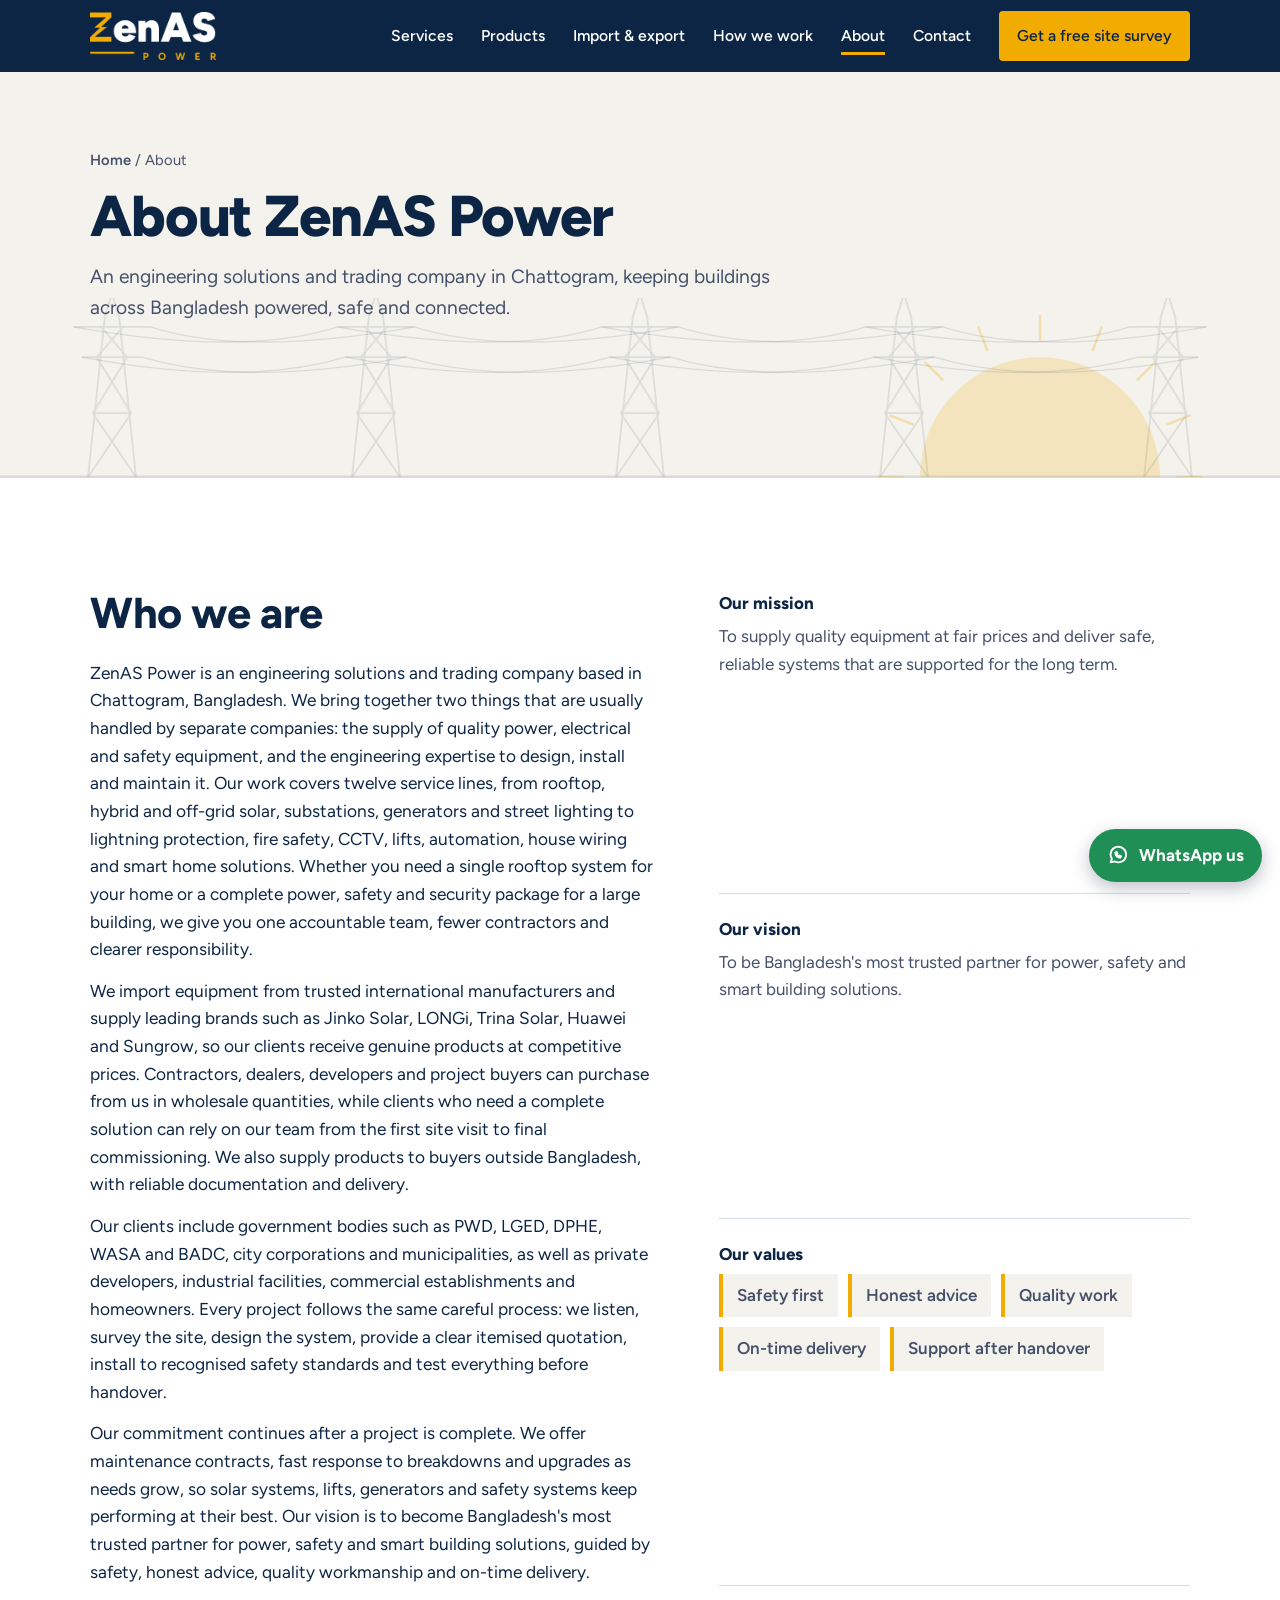
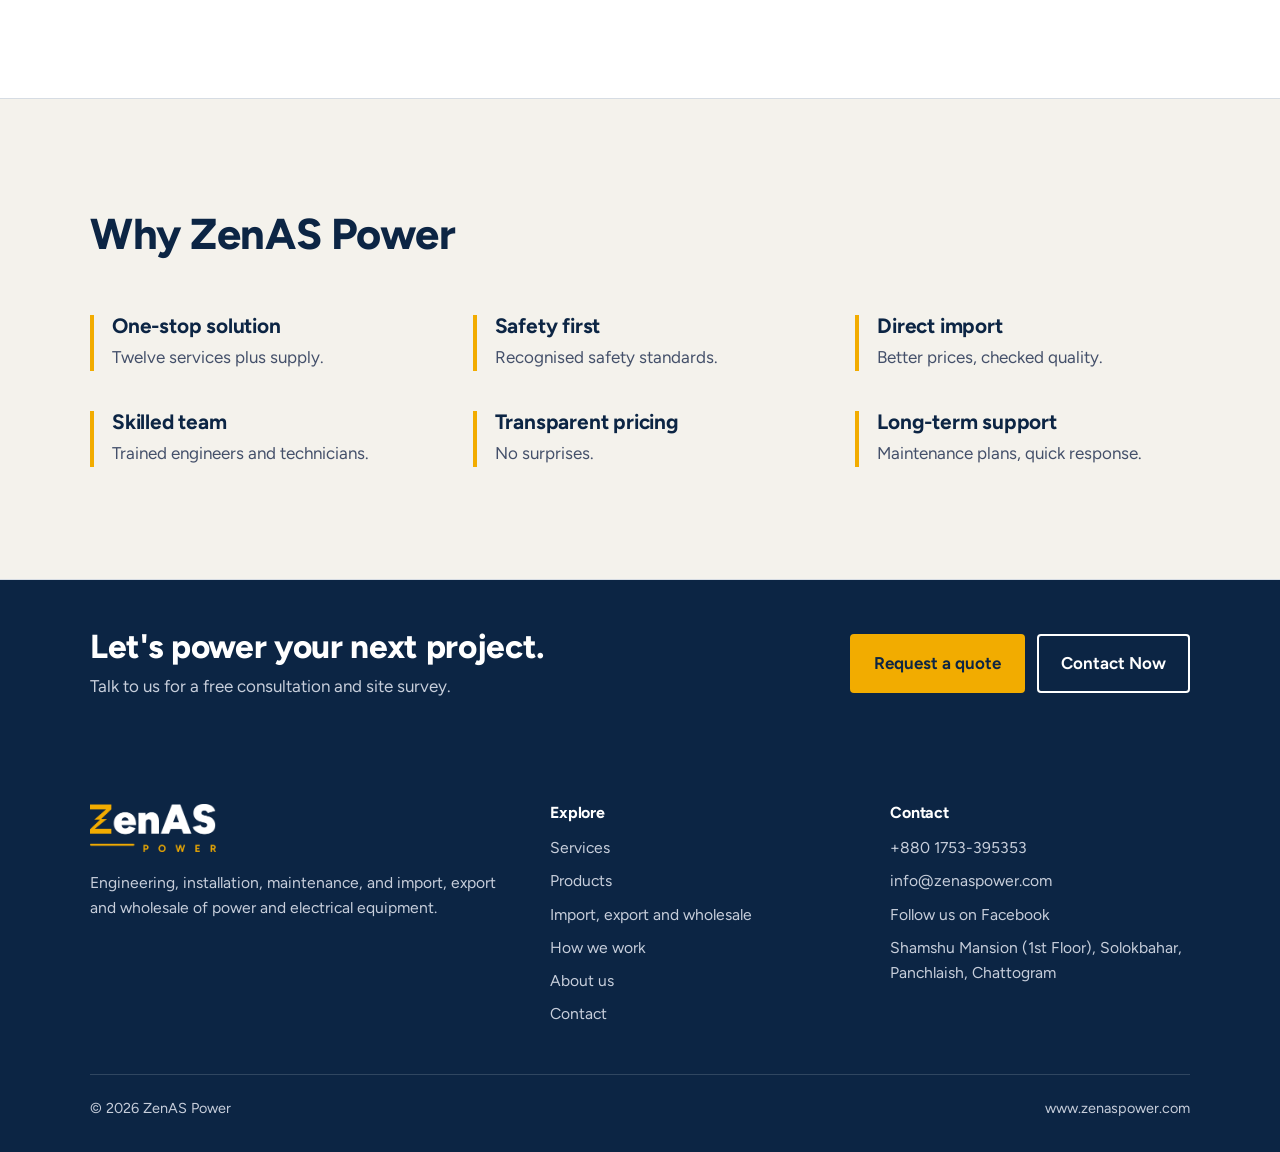
==== commit 4bb10a18: "Add files via upload" ====
--- a/about.html
+++ b/about.html
@@ -537,7 +537,7 @@
   <div class="wrap">
     <div class="footer-grid">
       <div>
-        <a class="brand" href="index.html"><img src="[data-uri]" alt="ZenAS Power" width="272" height="96"></a>
+        <a class="brand" href="index.html"><img src="zenas-logo.png" alt="ZenAS Power" width="2400" height="914"></a>
         <p class="footer-about">Engineering, installation, maintenance, and import, export and wholesale of power and electrical equipment.</p>
       </div>
       <div>
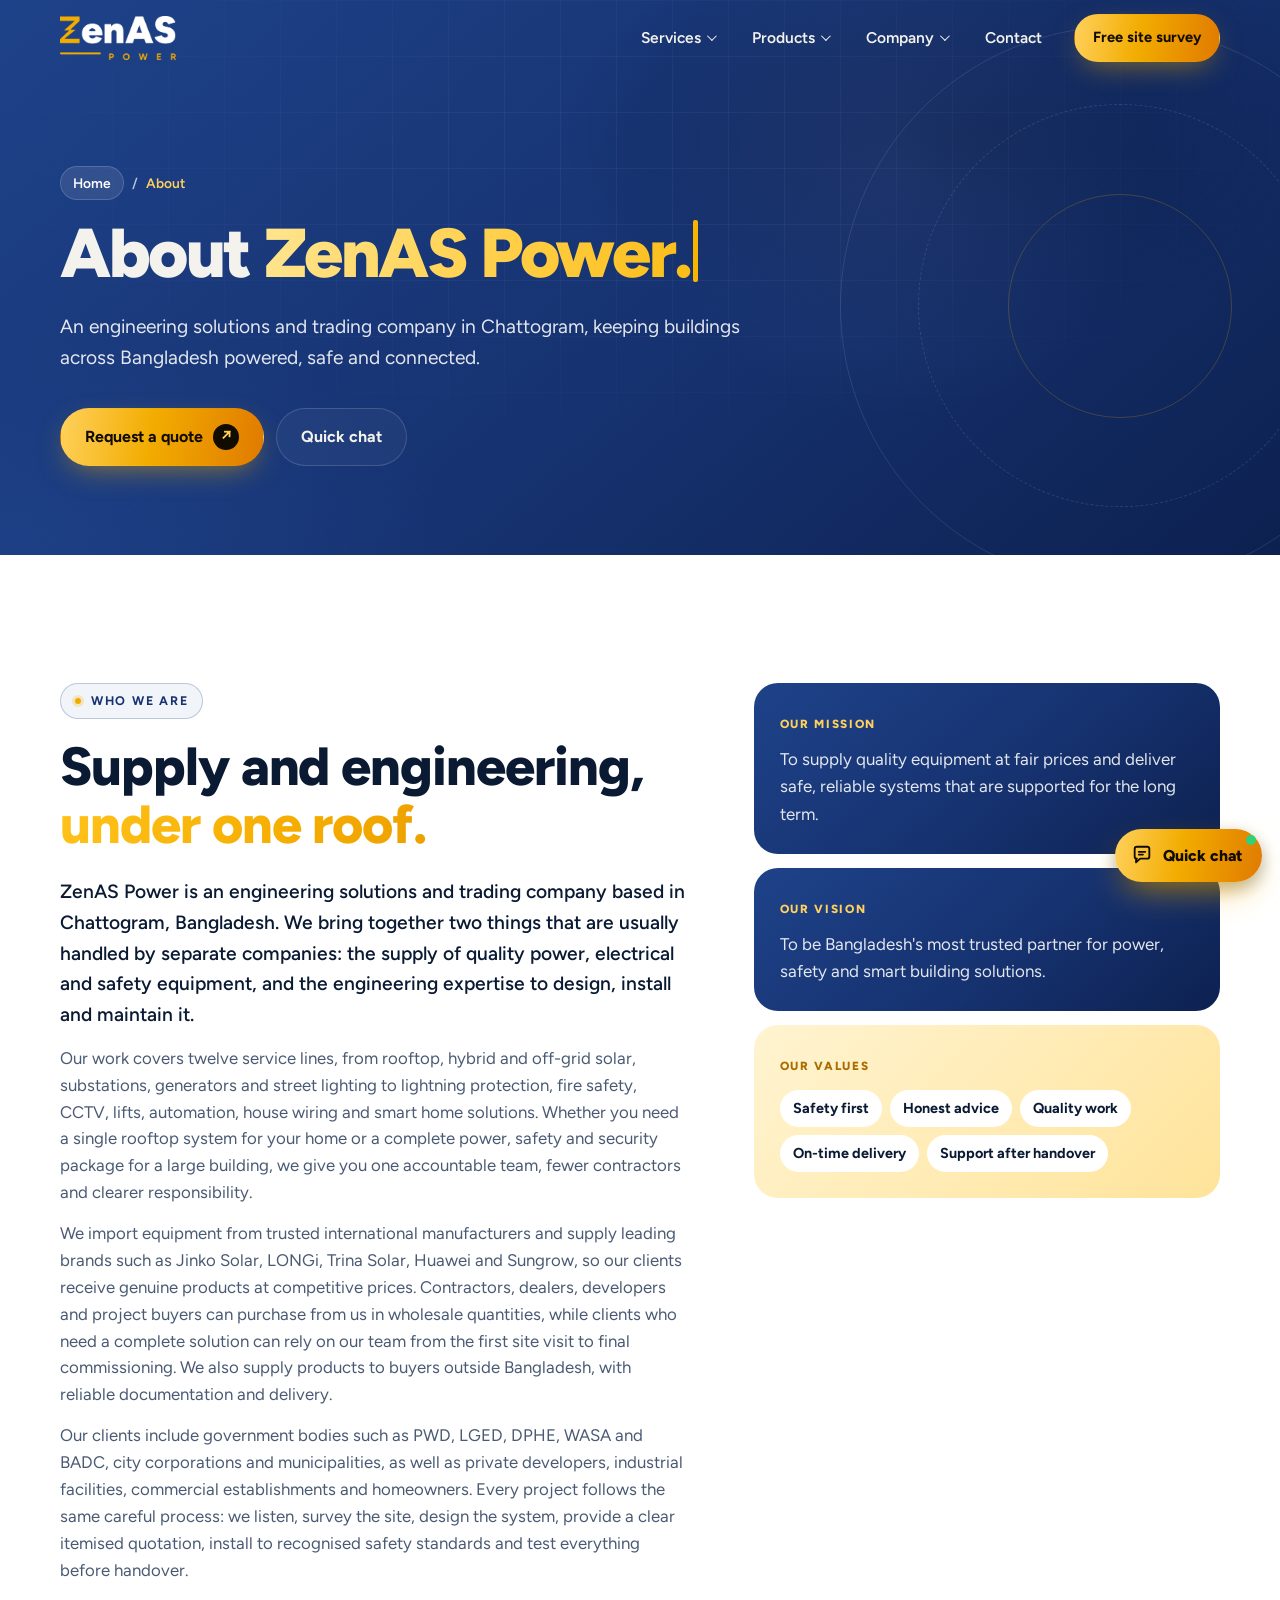
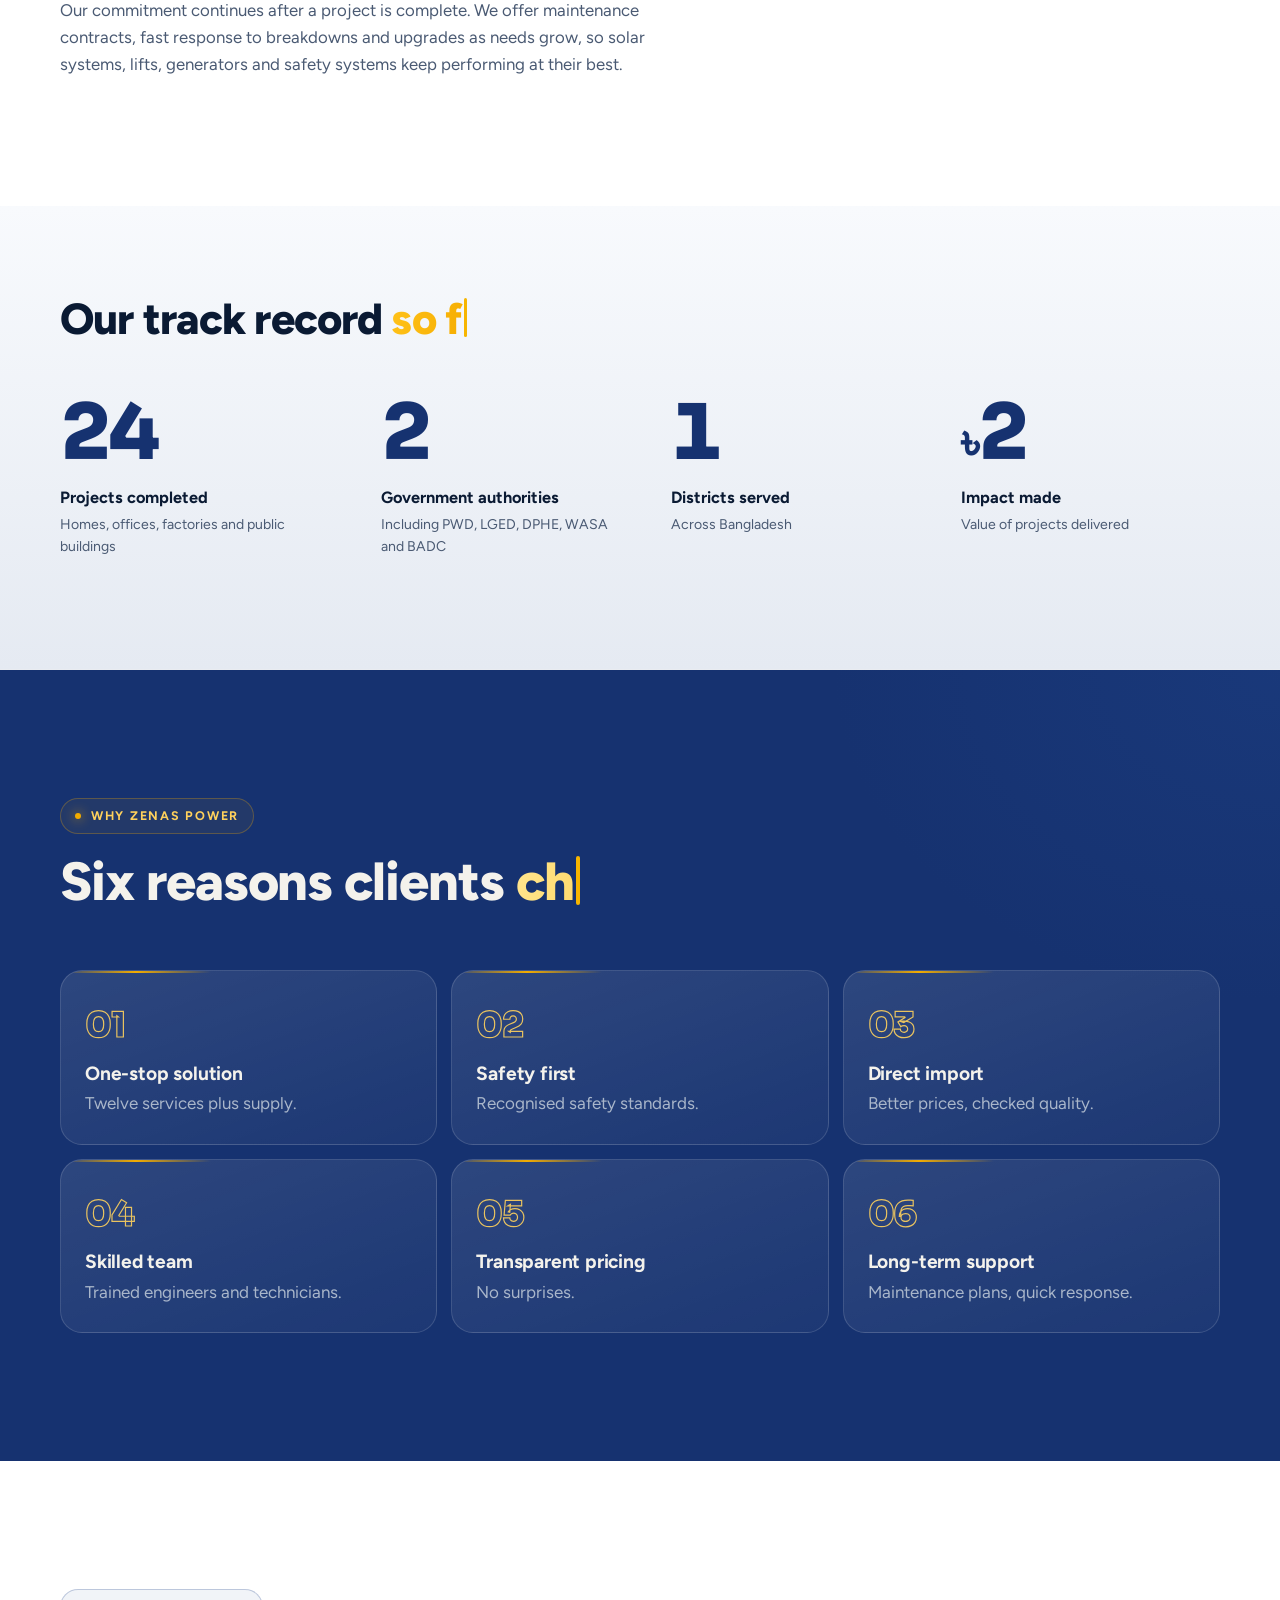
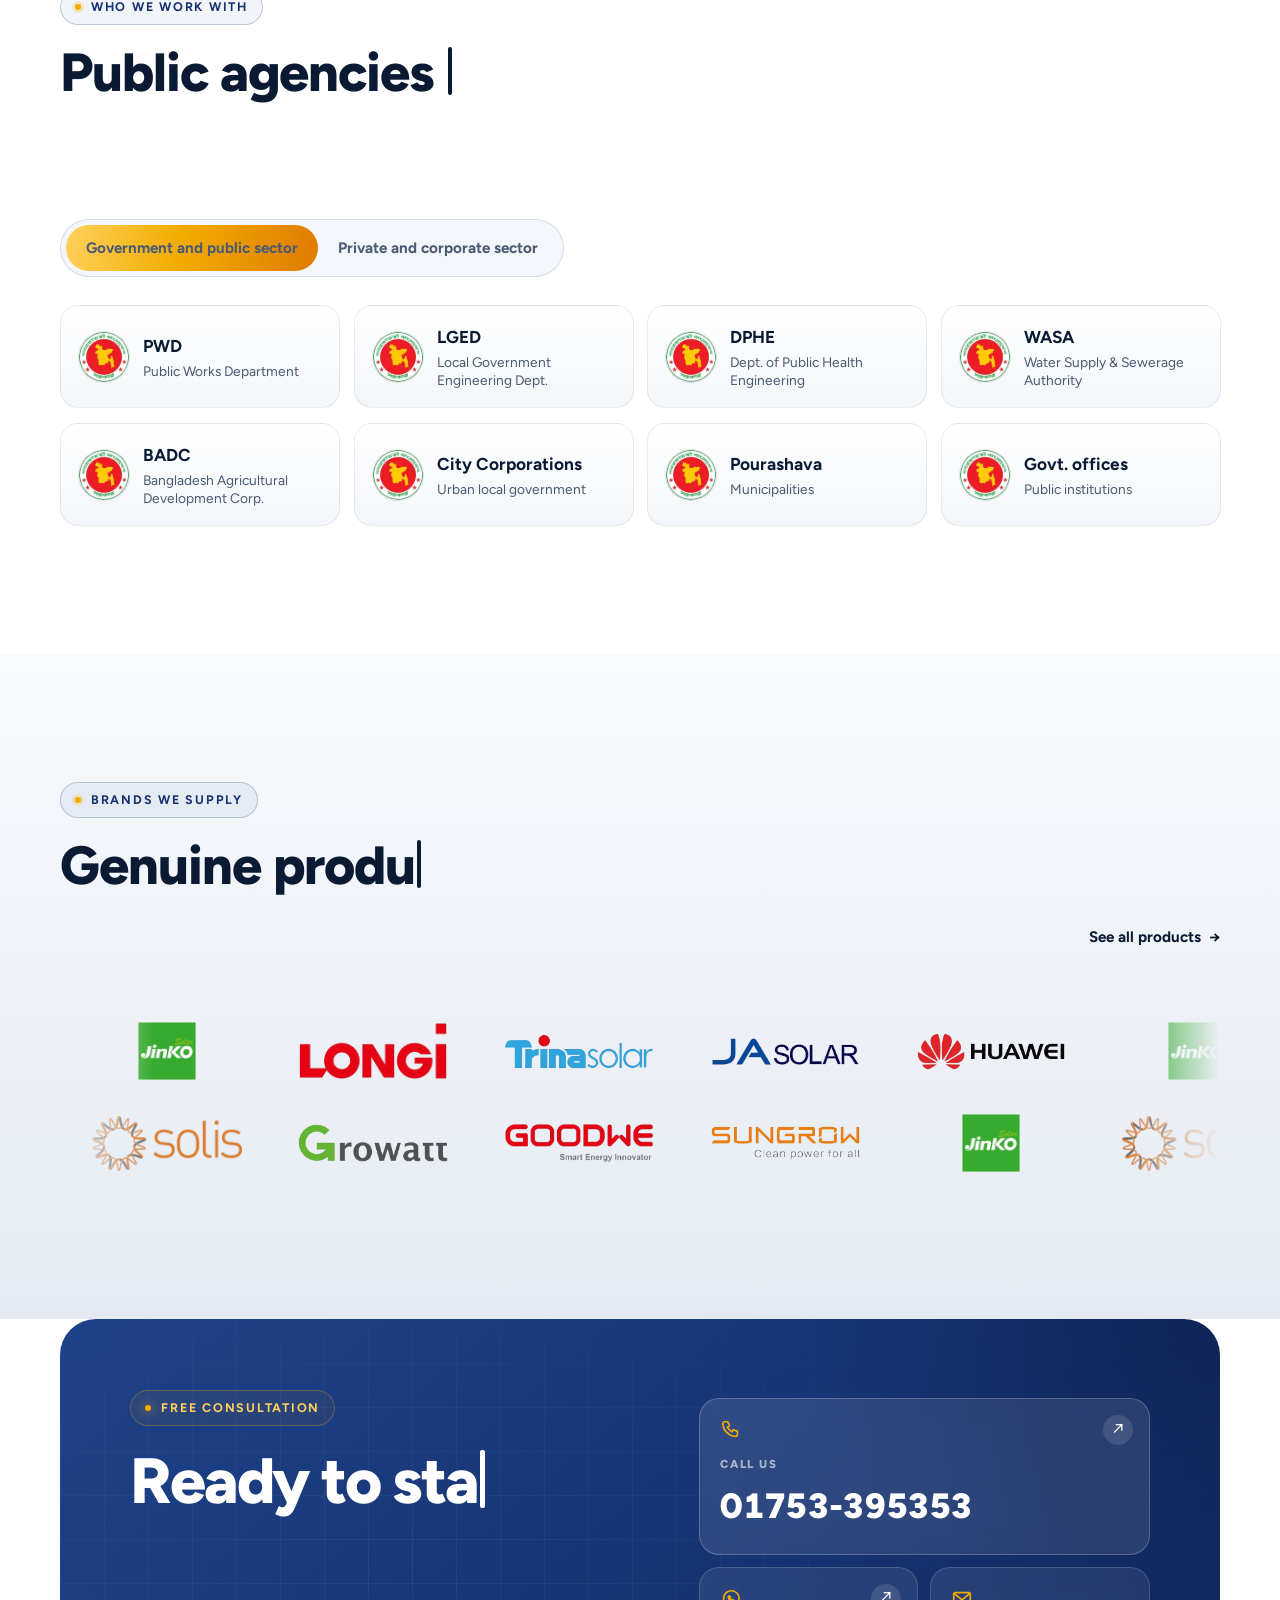
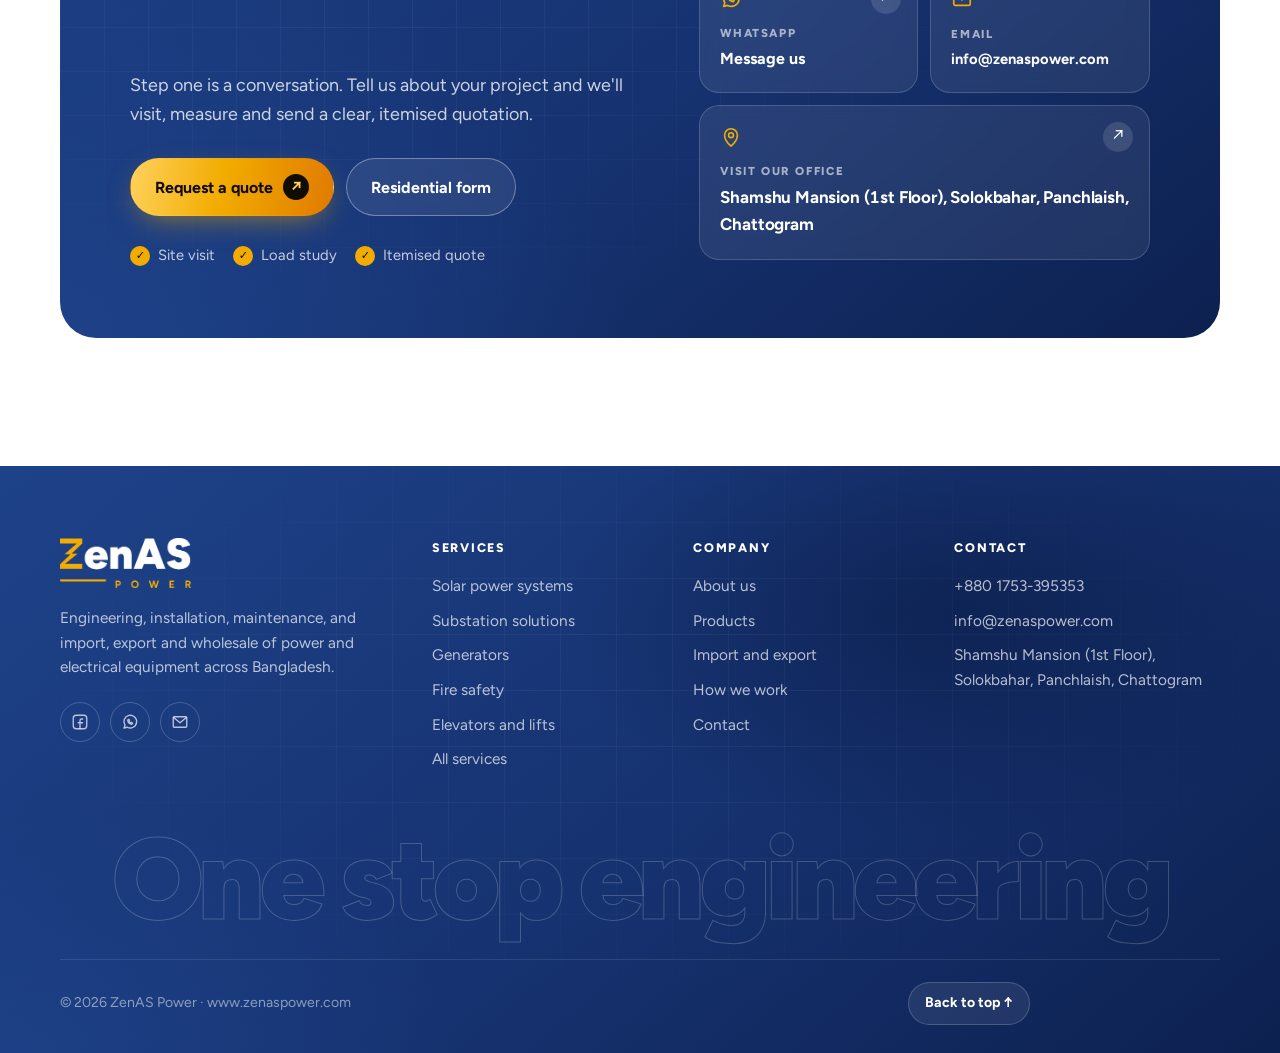
==== commit 161d0331: "Add files via upload" ====
--- a/about.html
+++ b/about.html
@@ -2,602 +2,229 @@
 <html lang="en" class="no-js">
 <head>
 <meta charset="utf-8">
-<meta name="viewport" content="width=device-width, initial-scale=1">
-<title>About us | ZenAS Power</title>
-<meta name="description" content="ZenAS Power is an engineering solutions and trading company in Chattogram, Bangladesh.">
-<meta property="og:title" content="About us | ZenAS Power">
-<meta property="og:description" content="ZenAS Power is an engineering solutions and trading company in Chattogram, Bangladesh.">
+<meta name="viewport" content="width=device-width, initial-scale=1, viewport-fit=cover">
+<title>About | ZenAS Power</title>
+<meta name="description" content="ZenAS Power is an engineering solutions and trading company in Chattogram, supplying, installing and maintaining power, safety and building systems across Bangladesh.">
+<meta property="og:title" content="About | ZenAS Power">
+<meta property="og:description" content="ZenAS Power is an engineering solutions and trading company in Chattogram, supplying, installing and maintaining power, safety and building systems across Bangladesh.">
 <meta property="og:type" content="website">
-<meta name="theme-color" content="#0C2544">
+<meta name="theme-color" content="#163270">
+<meta name="format-detection" content="telephone=no">
 <link rel="icon" href="[data-uri]" type="image/png">
 <link rel="apple-touch-icon" href="apple-touch-icon.png">
 <link rel="preconnect" href="https://fonts.googleapis.com">
 <link rel="preconnect" href="https://fonts.gstatic.com" crossorigin>
-<link href="https://fonts.googleapis.com/css2?family=Figtree:wght@400..800&display=swap" rel="stylesheet">
-<style>
-:root{
-  --ink:#0B2644;
-  --ink-soft:#44506A;
-  --paper:#FFFFFF;
-  --sheet:#F5F4EF;
-  --rule:#D6DCE3;
-  --signal:#F1A801;
-  --signal-deep:#D39200;
-  --earth:#0F6B4F;
-  --ring:rgba(241,168,1,.16);
-  --wide:118%;
-  --max:1180px;
-  --pad:clamp(20px,4vw,40px);
-  color-scheme:light;
-}
-*,*::before,*::after{box-sizing:border-box}
-html{scroll-behavior:smooth;scroll-padding-top:84px}
-@media (prefers-reduced-motion:reduce){html{scroll-behavior:auto}}
-body{margin:0;font-family:"Figtree",system-ui,-apple-system,"Segoe UI",Roboto,Arial,sans-serif;font-size:1.0625rem;line-height:1.6;color:var(--ink);background:var(--paper);-webkit-font-smoothing:antialiased}
-img,svg{max-width:100%;display:block}
-a{color:inherit}
-h1,h2,h3,h4{font-stretch:var(--wide);line-height:1.1;margin:0;letter-spacing:-.01em}
-h2{font-size:clamp(1.9rem,3.4vw,2.7rem);font-weight:750}
-h3{font-size:1.3rem;font-weight:700}
-h4{font-size:1.1rem;font-weight:700}
-p{margin:0}
-.wrap{max-width:var(--max);margin:0 auto;padding:0 var(--pad)}
-.section{padding:clamp(64px,9vw,112px) 0}
-.section-head{max-width:640px;margin-bottom:clamp(36px,5vw,56px)}
-.section-head p{margin-top:14px;color:var(--ink-soft);font-size:1.125rem}
-:focus-visible{outline:3px solid var(--signal);outline-offset:3px;border-radius:2px}
-.skip{position:absolute;left:-9999px}
-.skip:focus{left:16px;top:12px;z-index:100;background:var(--paper);padding:8px 14px}
-
-/* Buttons */
-.btn{display:inline-flex;align-items:center;gap:10px;font:inherit;font-weight:650;font-stretch:108%;text-decoration:none;padding:14px 22px;border-radius:4px;border:2px solid var(--ink);cursor:pointer;transition:background .15s,color .15s}
-.btn-primary{background:var(--signal);border-color:var(--signal);color:var(--ink)}
-.btn-primary:hover{background:var(--signal-deep);border-color:var(--signal-deep)}
-.btn-ghost{background:transparent;color:var(--ink)}
-.btn-ghost:hover{background:var(--ink);color:var(--paper)}
-.btn svg{width:18px;height:18px;flex:none}
-
-/* Header */
-.site-header{position:sticky;top:0;z-index:50;background:rgba(245,244,239,.97);backdrop-filter:saturate(1.2) blur(6px);border-bottom:1px solid var(--rule)}
-.header-row{display:flex;align-items:center;justify-content:space-between;gap:24px;height:72px}
-.brand{display:flex;align-items:center;gap:12px;text-decoration:none}
-.brand img{height:46px;width:auto}
-.site-footer .brand img{height:48px}
-.brand-name{font-weight:800;font-stretch:122%;font-size:1.2rem;letter-spacing:-.01em;line-height:1}
-.brand-name small{display:block;font-weight:500;font-stretch:100%;font-size:.72rem;color:var(--ink-soft);margin-top:4px;letter-spacing:0}
-.nav{display:flex;align-items:center;gap:28px}
-.nav a{text-decoration:none;font-weight:550;font-size:.98rem}
-.nav a:not(.btn):hover{text-decoration:underline;text-decoration-color:var(--signal);text-decoration-thickness:3px;text-underline-offset:6px}
-.nav .btn{padding:10px 16px}
-.nav-toggle{display:none;background:none;border:2px solid var(--ink);border-radius:4px;padding:8px 10px;cursor:pointer}
-.nav-toggle svg{width:22px;height:22px}
-@media (max-width:980px){
-  .nav-toggle{display:block}
-  .nav{position:absolute;left:0;right:0;top:72px;background:var(--paper);flex-direction:column;align-items:stretch;gap:0;border-bottom:1px solid var(--rule);display:none;padding:8px var(--pad) 20px}
-  .nav.open{display:flex}
-  .nav a:not(.btn){padding:14px 0;border-bottom:1px solid var(--rule)}
-  .nav .btn{margin-top:16px;justify-content:center}
-}
-
-/* Hero */
-.hero{position:relative;overflow:hidden;background:var(--sheet);border-bottom:1px solid var(--rule)}
-.hero-bg{position:absolute;left:0;right:0;bottom:0;width:100%;height:clamp(160px,22vw,300px);pointer-events:none}
-.hero-bg .sun{fill:var(--signal);opacity:.22}
-.hero-bg .sun-ray{stroke:var(--signal);stroke-width:3;opacity:.3;stroke-linecap:round}
-.hero-bg .tower{fill:none;stroke:var(--ink);stroke-width:2.2;opacity:.11;stroke-linejoin:round}
-.hero-bg .wire{fill:none;stroke:var(--ink);stroke-width:1.6;opacity:.12}
-.hero-bg .ground{stroke:var(--ink);stroke-width:2;opacity:.12}
-.hero-grid{position:relative;z-index:1}
-.hero-grid{display:grid;grid-template-columns:minmax(0,1fr) minmax(0,1.08fr);gap:clamp(32px,5vw,72px);align-items:center;padding-top:clamp(48px,7vw,96px);padding-bottom:clamp(110px,15vw,210px)}
-.hero h1{font-size:clamp(2.4rem,5vw,4rem);font-weight:800;font-stretch:122%;line-height:1.02;letter-spacing:-.02em}
-.hero .lead{margin-top:22px;font-size:clamp(1.1rem,1.6vw,1.25rem);color:var(--ink-soft);max-width:34em}
-.hero-actions{display:flex;flex-wrap:wrap;gap:12px;margin-top:32px}
-.hero-facts{list-style:none;padding:0;margin:36px 0 0;display:flex;flex-wrap:wrap;gap:10px 26px;font-weight:550;font-size:.98rem}
-.hero-facts li{display:flex;align-items:center;gap:10px}
-.hero-facts li::before{content:"";width:10px;height:10px;background:var(--signal);flex:none}
-
-.drawing{margin:0;background:var(--paper);border:2px solid var(--ink);padding:clamp(12px,2vw,22px) clamp(12px,2vw,22px) 0}
-.drawing figcaption{display:grid;grid-template-columns:auto 1fr;border-top:2px solid var(--ink);margin:0 calc(-1 * clamp(12px,2vw,22px));font-size:.88rem}
-.drawing figcaption span{padding:10px 14px}
-.drawing figcaption span:first-child{border-right:2px solid var(--ink);font-weight:700;font-stretch:112%}
-.sld{width:100%;height:auto}
-.sld .w{fill:none;stroke:var(--ink);stroke-width:2;stroke-linecap:round;stroke-dasharray:1;stroke-dashoffset:1;animation:draw .55s ease-out var(--d,0s) forwards}
-.sld .bus{stroke-width:6;stroke-linecap:square}
-.sld .bus-live{fill:none;stroke:var(--signal);stroke-width:6;stroke-linecap:square;opacity:0;animation:appear .6s ease-out 2s forwards}
-.sld .pe{fill:none;stroke:var(--earth);stroke-width:2;stroke-dasharray:7 5;opacity:0;animation:appear .6s ease-out var(--d,0s) forwards}
-.sld .sym{opacity:0;animation:appear .45s ease-out var(--d,0s) forwards}
-.sld .sym :is(path,circle,rect,line){fill:none;stroke:var(--ink);stroke-width:2;stroke-linejoin:round;stroke-linecap:round}
-.sld .sym .fill{fill:var(--ink)}
-.sld .sym.earthsym :is(path,line){stroke:var(--earth)}
-.sld text{font-family:"Figtree",system-ui,sans-serif;font-size:15px;font-weight:600;fill:var(--ink);stroke:none}
-.sld .loads text:not(.glyph):not([style]){font-size:14px}
-.sld text.glyph{font-size:18px;font-weight:750}
-.sld text.earth-t{fill:var(--earth)}
-@keyframes draw{to{stroke-dashoffset:0}}
-@keyframes appear{to{opacity:1}}
-@media (prefers-reduced-motion:reduce){
-  .sld .w{stroke-dasharray:none;stroke-dashoffset:0;animation:none}
-  .sld .sym,.sld .pe,.sld .bus-live{opacity:1;animation:none}
-}
-@media (max-width:900px){.hero-grid{grid-template-columns:1fr}}
-
-/* Services */
-.svc-group{display:grid;grid-template-columns:minmax(0,.8fr) minmax(0,2fr);gap:clamp(24px,4vw,64px);padding:40px 0;border-top:2px solid var(--ink)}
-.svc-group:last-child{border-bottom:2px solid var(--ink)}
-.svc-intro p{margin-top:12px;color:var(--ink-soft)}
-.svc-list{display:grid;grid-template-columns:repeat(2,minmax(0,1fr));gap:36px 40px}
-.svc{display:grid;grid-template-columns:44px 1fr;gap:4px 16px}
-.svc-icon{width:44px;height:44px;border:2px solid var(--ink);border-radius:50%;display:grid;place-items:center;grid-row:span 3}
-.svc-icon svg{width:24px;height:24px;fill:none;stroke:var(--ink);stroke-width:1.8;stroke-linecap:round;stroke-linejoin:round}
-.svc > :not(.svc-icon){grid-column:2}
-.svc p{color:var(--ink-soft);font-size:1rem}
-.tags{display:flex;flex-wrap:wrap;gap:6px;margin-top:10px;padding:0;list-style:none}
-.tags li{font-size:.8rem;font-weight:600;padding:3px 9px;border:1px solid var(--rule);border-radius:3px;background:var(--sheet)}
-.svc-link{justify-self:start;margin-top:10px;font-weight:650;font-size:.95rem;text-decoration:underline;text-decoration-color:var(--signal);text-decoration-thickness:2px;text-underline-offset:5px}
-.svc-link:hover{text-decoration-thickness:4px}
-@media (max-width:900px){.svc-group{grid-template-columns:1fr}.svc-list{grid-template-columns:1fr}}
-
-/* Trading */
-.trading{background:var(--ink);color:var(--paper)}
-.trading .section-head p{color:#C7CEDB}
-.trade-cols{display:grid;grid-template-columns:repeat(3,minmax(0,1fr));gap:0}
-.trade-cols > div{padding:28px 28px 30px 0;border-top:3px solid var(--signal)}
-.trade-cols > div + div{padding-left:28px;border-left:1px solid rgba(255,255,255,.18)}
-.trade-cols h3{font-size:1.6rem;margin-bottom:12px}
-.trade-cols p{color:#C7CEDB}
-.trade-note{margin-top:48px;padding:26px 28px;background:rgba(255,255,255,.06);border-left:6px solid var(--signal);display:flex;flex-wrap:wrap;gap:16px 32px;align-items:center;justify-content:space-between}
-.trade-note strong{font-stretch:112%;font-size:1.2rem;display:block;margin-bottom:4px}
-.trade-note p{color:#C7CEDB;max-width:46em}
-@media (max-width:800px){.trade-cols{grid-template-columns:1fr}.trade-cols > div + div{padding-left:0;border-left:0}.trade-cols > div{padding-right:0}}
-
-/* Products table */
-.schedule{width:100%;border-collapse:collapse;font-size:1rem}
-.schedule caption{text-align:left;caption-side:bottom;padding-top:16px;color:var(--ink-soft);font-size:.95rem}
-.schedule th,.schedule td{text-align:left;vertical-align:top;padding:16px 18px 16px 0;border-bottom:1px solid var(--rule)}
-.schedule thead th{border-bottom:2px solid var(--ink);font-stretch:110%;font-size:.9rem;padding-bottom:10px}
-.schedule tbody th{font-weight:700;font-stretch:108%;width:24%}
-.schedule td.brands{width:26%;color:var(--ink-soft)}
-.schedule td ul{margin:0;padding:0;list-style:none}
-.schedule td li + li{margin-top:2px}
-@media (max-width:760px){
-  .schedule thead{display:none}
-  .schedule,.schedule tbody,.schedule tr,.schedule th,.schedule td{display:block;width:100%!important}
-  .schedule caption{display:block;width:100%}
-  .schedule tr{padding:16px 0;border-bottom:1px solid var(--rule)}
-  .schedule th,.schedule td{border:0;padding:0}
-  .schedule tbody th{font-size:1.1rem;margin-bottom:6px}
-  .schedule td.brands:not(:empty){margin-top:8px;font-size:.95rem}
-  .schedule td.brands:not(:empty)::before{content:"Brands: ";font-weight:650;color:var(--ink)}
-}
-
-/* Process */
-.process{background:var(--sheet);border-top:1px solid var(--rule);border-bottom:1px solid var(--rule)}
-.steps{list-style:none;margin:0;padding:0;display:grid;grid-template-columns:repeat(6,minmax(0,1fr));position:relative;counter-reset:step}
-.steps::before{content:"";position:absolute;left:22px;right:22px;top:21px;height:3px;background:var(--ink)}
-.steps li{position:relative;padding-right:18px;counter-increment:step}
-.steps li::before{content:counter(step);position:relative;display:grid;place-items:center;width:44px;height:44px;border-radius:50%;background:var(--paper);border:3px solid var(--ink);font-weight:800;font-stretch:115%;margin-bottom:18px}
-.steps li:last-child::before{background:var(--signal)}
-.steps h3{font-size:1.1rem}
-.steps p{margin-top:6px;color:var(--ink-soft);font-size:.98rem}
-.support{margin-top:56px;display:grid;grid-template-columns:minmax(0,.8fr) minmax(0,2fr);gap:clamp(24px,4vw,64px);border-top:2px solid var(--ink);padding-top:32px}
-.support p{color:var(--ink-soft);font-size:1.1rem}
-@media (max-width:900px){
-  .steps{grid-template-columns:1fr;gap:26px}
-  .steps::before{left:20px;right:auto;top:22px;bottom:22px;width:3px;height:auto}
-  .steps li{display:grid;grid-template-columns:44px 1fr;column-gap:18px;padding:0}
-  .steps li::before{grid-row:span 2;margin:0}
-  .support{grid-template-columns:1fr}
-}
-
-/* Clients */
-.clients-grid{display:grid;grid-template-columns:minmax(0,2fr) minmax(0,1fr);gap:clamp(32px,5vw,72px)}
-.clients-grid h3{padding-bottom:14px;border-bottom:2px solid var(--ink);margin-bottom:8px}
-.gov{list-style:none;margin:0;padding:0;display:grid;grid-template-columns:repeat(3,minmax(0,1fr));column-gap:28px}
-.gov li,.pvt li{padding:14px 0;border-bottom:1px solid var(--rule)}
-.gov b{display:block;font-stretch:115%;font-size:1.15rem}
-.gov span{color:var(--ink-soft);font-size:.95rem}
-.pvt{list-style:none;margin:0;padding:0;font-weight:600}
-@media (max-width:900px){.clients-grid{grid-template-columns:1fr}.gov{grid-template-columns:repeat(2,minmax(0,1fr))}}
-@media (max-width:480px){.gov{grid-template-columns:1fr}}
-
-/* Why + About */
-.why{display:grid;grid-template-columns:repeat(3,minmax(0,1fr));gap:40px 48px;margin:0;padding:0;list-style:none}
-.why li{border-left:4px solid var(--signal);padding-left:18px}
-.why p{color:var(--ink-soft);margin-top:6px}
-@media (max-width:900px){.why{grid-template-columns:repeat(2,minmax(0,1fr))}}
-@media (max-width:560px){.why{grid-template-columns:1fr}}
-.about{border-top:1px solid var(--rule)}
-.about-grid{display:grid;grid-template-columns:minmax(0,1.2fr) minmax(0,1fr);gap:clamp(32px,5vw,80px)}
-.about-grid .body p + p{margin-top:16px}
-.about-grid .body p{font-size:1.125rem;max-width:36em}
-.mvv{margin:0;display:grid;gap:22px}
-.mvv div{padding-bottom:22px;border-bottom:1px solid var(--rule)}
-.mvv dt{font-weight:750;font-stretch:112%;margin-bottom:6px}
-.mvv dd{margin:0;color:var(--ink-soft)}
-@media (max-width:900px){.about-grid{grid-template-columns:1fr}}
-
-/* Contact */
-.contact{background:var(--sheet);border-top:1px solid var(--rule)}
-.contact-grid{display:grid;grid-template-columns:minmax(0,.9fr) minmax(0,1.3fr);border:2px solid var(--ink);background:var(--paper)}
-.contact-info{background:var(--ink);color:var(--paper);padding:clamp(28px,4vw,48px)}
-.contact-info h2{color:var(--paper)}
-.contact-info > p{color:#C7CEDB;margin-top:14px}
-.contact-list{list-style:none;margin:32px 0 0;padding:0;display:grid;gap:22px}
-.contact-list li{display:grid;grid-template-columns:22px 1fr;gap:14px}
-.contact-list svg{width:22px;height:22px;fill:none;stroke:var(--signal);stroke-width:1.8;stroke-linecap:round;stroke-linejoin:round;margin-top:3px}
-.contact-list .k{display:block;font-size:.85rem;color:#AEB7C7}
-.contact-list a,.contact-list .v{font-weight:650;font-size:1.05rem;text-decoration:none}
-.contact-list a:hover{text-decoration:underline;text-decoration-color:var(--signal)}
-.form{padding:clamp(28px,4vw,48px)}
-.form h3{font-size:1.5rem}
-.form > p{color:var(--ink-soft);margin-top:8px}
-.fields{display:grid;grid-template-columns:1fr 1fr;gap:18px 20px;margin-top:28px}
-.field{display:grid;gap:6px}
-.field.full{grid-column:1/-1}
-.field label,.field legend{font-weight:650;font-size:.95rem}
-.field .opt{font-weight:400;color:var(--ink-soft)}
-.field input,.field select,.field textarea{font:inherit;font-size:1rem;color:var(--ink);background:var(--paper);border:1.5px solid #9AA5B4;border-radius:4px;padding:12px 14px;width:100%}
-.field textarea{min-height:120px;resize:vertical}
-.field input:focus,.field select:focus,.field textarea:focus{outline:3px solid var(--signal);outline-offset:0;border-color:var(--ink)}
-fieldset.field{border:0;padding:0;margin:0}
-.choices{display:flex;flex-wrap:wrap;gap:10px}
-.choices label{display:flex;align-items:center;gap:8px;font-weight:550;border:1.5px solid #9AA5B4;border-radius:4px;padding:10px 14px;cursor:pointer}
-.choices input{accent-color:var(--ink);width:auto;margin:0}
-.choices label:has(input:checked){border-color:var(--ink);background:#FFF6D6}
-.form .btn{margin-top:26px;width:100%;justify-content:center;font-size:1.05rem;padding:16px}
-.form-note{margin-top:12px;font-size:.9rem;color:var(--ink-soft);text-align:center}
-.hidden{position:absolute;left:-9999px}
-@media (max-width:900px){.contact-grid{grid-template-columns:1fr}}
-@media (max-width:560px){.fields{grid-template-columns:1fr}}
-
-
-/* Logos */
-.logos{list-style:none;margin:0;padding:0;display:grid;grid-template-columns:repeat(auto-fill,minmax(150px,1fr));gap:14px}
-.logo{height:118px;border:1px solid var(--rule);background:#fff;display:flex;flex-direction:column;align-items:center;justify-content:center;gap:8px;padding:14px;text-align:center}
-.logo img{max-height:58px;max-width:100%;object-fit:contain}
-.logo b{display:none;font-stretch:115%;font-size:1.25rem;line-height:1.1}
-.logo span{font-size:.8rem;color:var(--ink-soft);line-height:1.3}
-.logo.nologo img{display:none}
-.logo.nologo b{display:block}
-.brands{margin-top:48px}
-.brands h3,.clients-sub{margin-bottom:18px}
-.brands .logo{height:92px}
-.pvt-list{display:flex;flex-wrap:wrap;gap:10px;list-style:none;margin:0;padding:0}
-.pvt-list li{border:1.5px solid var(--ink);border-radius:4px;padding:8px 14px;font-weight:600}
-.values{display:flex;flex-wrap:wrap;gap:10px;list-style:none;margin:22px 0 0;padding:0}
-.values li{background:var(--sheet);border-left:4px solid var(--signal);padding:8px 14px;font-weight:600}
-.svc{grid-template-columns:44px 1fr}
-.svc-icon{grid-row:span 2}
-
-
-/* Government marquee */
-.marquee{display:flex;overflow:hidden;gap:16px;-webkit-mask-image:linear-gradient(90deg,transparent,#000 6%,#000 94%,transparent);mask-image:linear-gradient(90deg,transparent,#000 6%,#000 94%,transparent)}
-.marquee-track{display:flex;gap:16px;list-style:none;margin:0;padding:6px 0;flex:none;animation:slide 38s linear infinite}
-.marquee:hover .marquee-track{animation-play-state:paused}
-@keyframes slide{to{transform:translateX(calc(-100% - 16px))}}
-.gov-tile{display:flex;align-items:center;gap:14px;width:290px;flex:none;background:#fff;border:1px solid var(--rule);border-radius:6px;padding:16px 18px}
-.gov-tile img{width:56px;height:56px;flex:none}
-.gov-tile b{display:block;font-stretch:112%;font-size:1.1rem;line-height:1.15}
-.gov-tile span{display:block;font-size:.85rem;color:var(--ink-soft);line-height:1.3;margin-top:2px}
-@media (prefers-reduced-motion:reduce){
-  .marquee{flex-wrap:wrap;-webkit-mask-image:none;mask-image:none}
-  .marquee-track{animation:none;flex-wrap:wrap}
-  .marquee-track[aria-hidden]{display:none}
-}
-
-
-.brand-rows{display:grid;gap:14px}
-.marquee.reverse .marquee-track{animation-direction:reverse;animation-duration:44s}
-.brand-tile{width:200px;height:96px;flex:none;display:grid;place-items:center;background:#fff;border:1px solid var(--rule);border-radius:6px;padding:14px 20px}
-.brand-tile img{max-height:58px;max-width:100%;object-fit:contain}
-
-
-/* Services v2 */
-.filters{display:flex;flex-wrap:wrap;gap:10px;margin-bottom:32px}
-.filter{font:inherit;font-weight:650;font-size:.95rem;padding:10px 18px;border-radius:999px;border:2px solid var(--ink);background:transparent;color:var(--ink);cursor:pointer;transition:background .2s,color .2s}
-.filter:hover{background:rgba(11,38,68,.06)}
-.filter[aria-pressed="true"]{background:var(--ink);color:#fff}
-.svc-grid{display:grid;grid-template-columns:repeat(3,minmax(0,1fr));gap:18px;align-items:start}
-.svc-card{position:relative;background:#fff;border:1px solid var(--rule);border-radius:8px;padding:26px 24px 20px;overflow:hidden;transition:border-color .25s,box-shadow .25s,transform .25s}
-.svc-card::before{content:"";position:absolute;left:0;top:0;height:4px;width:100%;background:var(--signal);transform:scaleX(0);transform-origin:left;transition:transform .35s ease}
-.svc-card:hover{border-color:var(--ink);box-shadow:0 10px 26px rgba(11,38,68,.10);transform:translateY(-3px)}
-.svc-card:hover::before,.svc-card.open::before{transform:scaleX(1)}
-.svc-card .svc-icon{width:52px;height:52px;margin-bottom:18px;background:var(--sheet);border:2px solid var(--ink);transition:background .25s,transform .35s}
-.svc-card .svc-icon svg{width:26px;height:26px}
-.svc-card:hover .svc-icon{background:var(--signal);transform:rotate(-8deg) scale(1.06)}
-.svc-card h3{font-size:1.15rem}
-.svc-card > p{margin-top:6px;color:var(--ink-soft);font-size:.98rem}
-.more{margin-top:16px;font:inherit;font-weight:650;font-size:.95rem;color:var(--ink);background:none;border:0;padding:6px 0;cursor:pointer;display:inline-flex;align-items:center;gap:8px;text-decoration:underline;text-decoration-color:var(--signal);text-decoration-thickness:2px;text-underline-offset:5px}
-.chev{width:8px;height:8px;border-right:2px solid currentColor;border-bottom:2px solid currentColor;transform:rotate(45deg) translateY(-2px);transition:transform .3s}
-.more[aria-expanded="true"] .chev{transform:rotate(-135deg) translateY(-2px)}
-.svc-detail{display:grid;grid-template-rows:0fr;transition:grid-template-rows .35s ease}
-.svc-detail > div{overflow:hidden}
-.svc-card.open .svc-detail{grid-template-rows:1fr}
-.svc-detail p{margin-top:12px;color:var(--ink-soft);font-size:.96rem}
-.svc-detail .svc-link{display:inline-block;margin:14px 0 4px}
-.svc-card.hide{display:none}
-.js .reveal{opacity:0;transform:translateY(22px)}
-.js .reveal.in{opacity:1;transform:none;transition:opacity .55s ease calc(var(--i,0) * 90ms),transform .55s ease calc(var(--i,0) * 90ms),border-color .25s,box-shadow .25s}
-.svc-card.pop{animation:pop .4s ease both}
-@keyframes pop{from{opacity:0;transform:scale(.96)}to{opacity:1;transform:none}}
-@media (max-width:980px){.svc-grid{grid-template-columns:repeat(2,minmax(0,1fr))}}
-@media (max-width:620px){.svc-grid{grid-template-columns:1fr}}
-@media (prefers-reduced-motion:reduce){
-  .js .reveal{opacity:1;transform:none}
-  .svc-card,.svc-card::before,.svc-card .svc-icon,.svc-detail,.chev{transition:none}
-  .svc-card:hover{transform:none}.svc-card:hover .svc-icon{transform:none}
-  .svc-card.pop{animation:none}
-}
-.about-text p{font-size:1.08rem;max-width:44em}
-.about-text p + p{margin-top:14px}
-
-
-/* Multi-page additions */
-.nav a[aria-current="page"]{text-decoration:underline;text-decoration-color:var(--signal);text-decoration-thickness:3px;text-underline-offset:6px}
-.page-hero{position:relative;overflow:hidden;background:var(--sheet);border-bottom:1px solid var(--rule)}
-.page-hero .hero-bg{height:clamp(110px,14vw,190px);opacity:.9}
-.page-hero-inner{position:relative;z-index:1;padding-top:clamp(44px,6vw,80px);padding-bottom:clamp(100px,12vw,170px)}
-.crumbs{font-size:.92rem;color:var(--ink-soft);margin-bottom:14px}
-.crumbs a{text-decoration:none;font-weight:600}
-.crumbs a:hover{text-decoration:underline}
-.page-hero h1{font-size:clamp(2.2rem,4.6vw,3.6rem);font-weight:800;font-stretch:122%;line-height:1.04;letter-spacing:-.02em;max-width:16em}
-.page-hero p{margin-top:16px;font-size:clamp(1.05rem,1.5vw,1.2rem);color:var(--ink-soft);max-width:38em}
-.cta-band{background:var(--ink);color:#fff}
-.cta-band .wrap{display:flex;flex-wrap:wrap;gap:20px 40px;align-items:center;justify-content:space-between;padding-top:48px;padding-bottom:48px}
-.cta-band h2{color:#fff;font-size:clamp(1.5rem,2.6vw,2.1rem)}
-.cta-band p{color:#C7CEDB;margin-top:8px}
-.cta-actions{display:flex;flex-wrap:wrap;gap:12px}
-.cta-band .btn-ghost{color:#fff;border-color:#fff}
-.cta-band .btn-ghost:hover{background:#fff;color:var(--ink)}
-.brands-home{padding-top:0}
-/* Products page */
-.prod-grid{display:grid;grid-template-columns:repeat(3,minmax(0,1fr));gap:18px;align-items:stretch}
-.prod{position:relative;background:#fff;border:1px solid var(--rule);border-radius:8px;padding:24px;overflow:hidden;transition:border-color .25s,box-shadow .25s,transform .25s}
-.prod::after{content:"";position:absolute;right:-40px;top:-40px;width:120px;height:120px;border-radius:50%;background:radial-gradient(circle,rgba(241,168,1,.35),rgba(241,168,1,0) 70%);opacity:0;transform:scale(.6);transition:opacity .35s,transform .45s}
-.prod:hover{border-color:var(--ink);box-shadow:0 12px 28px rgba(11,38,68,.10);transform:translateY(-4px)}
-.prod:hover::after{opacity:1;transform:scale(1.4)}
-.prod-top{display:flex;align-items:center;gap:14px;margin-bottom:14px}
-.prod-icon{width:50px;height:50px;flex:none;border-radius:50%;display:grid;place-items:center;background:var(--sheet);border:2px solid var(--ink);transition:background .25s,transform .45s}
-.prod-icon svg{width:26px;height:26px;fill:none;stroke:var(--ink);stroke-width:1.8;stroke-linecap:round;stroke-linejoin:round}
-.prod:hover .prod-icon{background:var(--signal);transform:rotate(360deg)}
-.prod h3{font-size:1.12rem}
-.prod ul{list-style:none;margin:0;padding:0;display:grid;gap:7px}
-.prod li{position:relative;padding-left:18px;color:var(--ink-soft);font-size:.97rem}
-.prod li::before{content:"";position:absolute;left:0;top:.62em;width:8px;height:3px;background:var(--signal);transition:width .3s}
-.prod:hover li::before{width:12px}
-.prod .prod-brands{margin-top:14px;padding-top:12px;border-top:1px dashed var(--rule);font-size:.88rem;color:var(--ink-soft)}
-.prod .prod-brands b{color:var(--ink)}
-.js .prod.reveal li{opacity:0;transform:translateX(-8px)}
-.js .prod.reveal.in li{opacity:1;transform:none;transition:opacity .4s ease,transform .4s ease}
-.js .prod.reveal.in li:nth-child(1){transition-delay:calc(var(--i,0)*90ms + 250ms)}
-.js .prod.reveal.in li:nth-child(2){transition-delay:calc(var(--i,0)*90ms + 330ms)}
-.js .prod.reveal.in li:nth-child(3){transition-delay:calc(var(--i,0)*90ms + 410ms)}
-.prod-note{margin-top:28px;color:var(--ink-soft)}
-@media (max-width:980px){.prod-grid{grid-template-columns:repeat(2,minmax(0,1fr))}}
-@media (max-width:620px){.prod-grid{grid-template-columns:1fr}}
-@media (prefers-reduced-motion:reduce){
-  .js .prod.reveal li{opacity:1;transform:none}
-  .prod,.prod::after,.prod-icon{transition:none}.prod:hover{transform:none}.prod:hover .prod-icon{transform:none}
-}
-/* Trading page */
-.trade-page .trade-cols > div{border-top-color:var(--signal)}
-.trade-list{margin-top:48px;display:grid;grid-template-columns:repeat(4,minmax(0,1fr));gap:12px;list-style:none;padding:0}
-.trade-list li{background:rgba(255,255,255,.06);border-left:4px solid var(--signal);padding:12px 14px;color:#E3E7EE;font-weight:550;font-size:.95rem}
-@media (max-width:900px){.trade-list{grid-template-columns:repeat(2,minmax(0,1fr))}}
-@media (max-width:520px){.trade-list{grid-template-columns:1fr}}
-
-/* Footer */
-.site-footer{background:var(--ink);color:#C7CEDB;padding:56px 0 32px;font-size:.98rem}
-.footer-grid{display:grid;grid-template-columns:1.4fr 1fr 1fr;gap:40px}
-.site-footer .brand{color:var(--paper)}
-.site-footer .brand-name small{color:#AEB7C7}
-.site-footer h4{color:var(--paper);font-size:1rem;margin-bottom:14px}
-.site-footer ul{list-style:none;margin:0;padding:0;display:grid;gap:8px}
-.site-footer a{text-decoration:none}
-.site-footer a:hover{color:var(--paper);text-decoration:underline}
-.footer-about{margin-top:18px;max-width:30em}
-.footer-bottom{margin-top:48px;padding-top:22px;border-top:1px solid rgba(255,255,255,.15);display:flex;flex-wrap:wrap;justify-content:space-between;gap:12px;font-size:.9rem}
-@media (max-width:800px){.footer-grid{grid-template-columns:1fr}}
-
-/* WhatsApp */
-.wa{position:fixed;right:18px;bottom:18px;z-index:60;display:flex;align-items:center;gap:10px;background:#1F8F55;color:#fff;text-decoration:none;font-weight:700;padding:13px 18px;border-radius:999px;box-shadow:0 6px 18px rgba(20,33,61,.28)}
-.wa svg{width:22px;height:22px;fill:none;stroke:#fff;stroke-width:2;stroke-linecap:round;stroke-linejoin:round}
-.wa:hover{background:#177345}
-@media (max-width:480px){.wa span{display:none}.wa{padding:14px}}
-
-/* Brand refresh: navy header, logo file, contact strip */
-:root{--ink:#0C2544;--sheet:#F4F2EC;--signal:#F2AC00}
-.topbar{background:var(--sheet);border-bottom:1px solid var(--rule);font-size:.88rem}
-.topbar .wrap{display:flex;flex-wrap:wrap;justify-content:space-between;gap:4px 20px;padding-top:7px;padding-bottom:7px}
-.topbar .tb-links{display:flex;flex-wrap:wrap;gap:4px 18px}
-.topbar a{font-weight:650;text-decoration:none}
-.topbar a:hover{text-decoration:underline}
-@media (max-width:640px){.topbar .tb-tag,.topbar .tb-mail{display:none}.topbar .wrap{justify-content:center}}
-.site-header{background:var(--ink);color:#fff;border-bottom:0;backdrop-filter:none}
-.site-header .brand img{height:48px;width:auto}
-.site-header .nav-toggle{border-color:rgba(255,255,255,.7);color:#fff}
-@media (max-width:980px){
-  .site-header .nav{background:var(--ink);border-bottom:0}
-  .site-header .nav a:not(.btn){border-bottom-color:rgba(255,255,255,.16)}
-}
-
-/* Motion: menus, buttons and filter pills */
-.nav a:not(.btn){position:relative;text-decoration:none!important}
-.nav a:not(.btn)::after{content:"";position:absolute;left:0;right:0;bottom:-6px;height:3px;background:var(--signal);transform:scaleX(0);transform-origin:left;transition:transform .32s cubic-bezier(.2,.8,.2,1)}
-.nav a:not(.btn):hover::after,.nav a[aria-current="page"]::after{transform:scaleX(1)}
-.btn,.filter{position:relative;overflow:hidden;isolation:isolate}
-.btn{transition:transform .2s cubic-bezier(.2,.8,.2,1),box-shadow .2s,background .15s,color .15s}
-.btn:hover{transform:translateY(-2px);box-shadow:0 6px 14px rgba(12,37,68,.18)}
-.btn:active{transform:translateY(0) scale(.97);box-shadow:none}
-.ripple{position:absolute;border-radius:50%;background:currentColor;opacity:.28;transform:scale(0);pointer-events:none;animation:ripple .6s ease-out forwards}
-@keyframes ripple{to{transform:scale(1);opacity:0}}
-.filter{transition:color .25s,transform .15s,border-color .25s}
-.filter::before{content:"";position:absolute;inset:-1px;background:var(--ink);transform:scaleX(0);transform-origin:left;transition:transform .38s cubic-bezier(.2,.8,.2,1);z-index:-1}
-.filter:hover{transform:translateY(-2px)}
-.filter:active{transform:scale(.95)}
-.filter[aria-pressed="true"]{background:transparent;color:#fff;animation:pillPop .4s cubic-bezier(.2,.8,.2,1)}
-.filter[aria-pressed="true"]::before{transform:scaleX(1)}
-@keyframes pillPop{0%{transform:scale(.92)}60%{transform:scale(1.06)}100%{transform:scale(1)}}
-@media (max-width:980px){
-  .nav a:not(.btn)::after{bottom:-1px}
-  .nav.open{animation:menuIn .3s cubic-bezier(.2,.8,.2,1)}
-  .nav.open > a{animation:itemIn .4s cubic-bezier(.2,.8,.2,1) both}
-  .nav.open > a:nth-child(2){animation-delay:.04s}.nav.open > a:nth-child(3){animation-delay:.08s}.nav.open > a:nth-child(4){animation-delay:.12s}.nav.open > a:nth-child(5){animation-delay:.16s}.nav.open > a:nth-child(6){animation-delay:.2s}.nav.open > a:nth-child(7){animation-delay:.24s}
-}
-@keyframes menuIn{from{opacity:0;transform:translateY(-10px)}to{opacity:1;transform:none}}
-@keyframes itemIn{from{opacity:0;transform:translateX(-14px)}to{opacity:1;transform:none}}
-@media (prefers-reduced-motion:reduce){
-  .btn,.filter,.filter::before,.nav a:not(.btn)::after{transition:none}
-  .btn:hover,.filter:hover{transform:none}
-  .filter[aria-pressed="true"],.nav.open,.nav.open > a{animation:none}
-  .ripple{display:none}
-}
-</style>
+<link href="https://fonts.googleapis.com/css2?family=Figtree:wght@400..900&family=Sora:wght@600..800&display=swap" rel="stylesheet">
+<link rel="stylesheet" href="zenas.css">
 </head>
-<body>
+<body data-page="about">
 <script>document.documentElement.classList.replace("no-js","js")</script>
 <a class="skip" href="#main">Skip to content</a>
-<!-- Icon sprite -->
-<svg width="0" height="0" style="position:absolute" aria-hidden="true">
-  <symbol id="i-solar" viewBox="0 0 24 24"><rect x="3" y="5" width="18" height="11" rx="1"/><path d="M3 10.5h18M9 5v11M15 5v11M12 16v4M8 20h8"/></symbol>
-  <symbol id="i-solarlight" viewBox="0 0 24 24"><path d="M12 22V7h6M9 22h6M16 7v2.5h4V7"/><circle cx="6" cy="6" r="2.2"/><path d="M6 1.5v1M6 9.5v1M1.5 6h1M9.5 6h1"/></symbol>
-  <symbol id="i-lps" viewBox="0 0 24 24"><path d="M13.5 2L5.5 13h6l-1 9 8-12.5h-6z"/></symbol>
-  <symbol id="i-substation" viewBox="0 0 24 24"><circle cx="12" cy="8.5" r="5"/><circle cx="12" cy="15.5" r="5"/><path d="M12 1v2.5M12 20.5V23"/></symbol>
-  <symbol id="i-generator" viewBox="0 0 24 24"><circle cx="12" cy="12" r="9"/><path d="M15.2 9.3a4 4 0 1 0 .3 4.7V12H12"/></symbol>
-  <symbol id="i-lift" viewBox="0 0 24 24"><rect x="4.5" y="2" width="15" height="20" rx="1"/><path d="M12 2v20M6.8 10l1.7-2.2 1.7 2.2M13.8 14l1.7 2.2 1.7-2.2"/></symbol>
-  <symbol id="i-cctv" viewBox="0 0 24 24"><path d="M2.5 7.5l12.5 3.2-1.4 5L1.3 12.4z"/><path d="M15 12.4l4 1V9M19 9v11M16.5 20h5"/></symbol>
-  <symbol id="i-street" viewBox="0 0 24 24"><path d="M6 22V6a3 3 0 0 1 3-3h5"/><path d="M13 3h7l-1.3 3.2h-4.4z"/><path d="M3.5 22h5M16.5 9v2M13.8 8.5l-1 1.5M19.2 8.5l1 1.5"/></symbol>
-  <symbol id="i-auto" viewBox="0 0 24 24"><rect x="6" y="6" width="12" height="12" rx="1"/><path d="M9.5 2.5V6M14.5 2.5V6M9.5 18v3.5M14.5 18v3.5M2.5 9.5H6M2.5 14.5H6M18 9.5h3.5M18 14.5h3.5"/><rect x="10" y="10" width="4" height="4"/></symbol>
-  <symbol id="i-fire" viewBox="0 0 24 24"><path d="M12 22c4.2 0 7-2.7 7-6.8 0-3.9-2.7-5.9-3.8-9.2-1 2.1-2 3.1-3.3 3.6C11.6 7 10.6 4.2 9.3 2 7.1 6 5 9 5 15.2 5 19.3 7.8 22 12 22z"/><path d="M12 22c-1.8 0-3-1.2-3-3 0-2 1.5-3 3-5 1.5 2 3 3 3 5 0 1.8-1.2 3-3 3z"/></symbol>
-  <symbol id="i-wiring" viewBox="0 0 24 24"><path d="M9 2v5M15 2v5M6.5 7h11v4a5.5 5.5 0 0 1-11 0z"/><path d="M12 16.5V19a3 3 0 0 0 3 3h6"/></symbol>
-  <symbol id="i-smart" viewBox="0 0 24 24"><path d="M3 11l9-7.5 9 7.5M5.5 9v12h13V9"/><path d="M9.3 15.2a3.8 3.8 0 0 1 5.4 0M7.6 13.3a6.2 6.2 0 0 1 8.8 0"/><circle cx="12" cy="17.6" r=".5"/></symbol>
-  <symbol id="i-phone" viewBox="0 0 24 24"><path d="M5 3h3.5l1.8 4.5-2.3 1.4a11 11 0 0 0 5.1 5.1l1.4-2.3L19 13.5V17a2 2 0 0 1-2 2A15 15 0 0 1 3 5a2 2 0 0 1 2-2z"/></symbol>
-  <symbol id="i-chat" viewBox="0 0 24 24"><path d="M4 20l1.3-3.8A8.5 8.5 0 1 1 8.4 19z"/><path d="M9 9.5c0 3 2.5 5.5 5.5 5.5l1-1.5-2-1-1 1a4 4 0 0 1-2-2l1-1-1-2z"/></symbol>
-  <symbol id="i-mail" viewBox="0 0 24 24"><rect x="3" y="5" width="18" height="14" rx="1.5"/><path d="M3.5 6l8.5 7 8.5-7"/></symbol>
-  <symbol id="i-pin" viewBox="0 0 24 24"><path d="M12 22s7-6.2 7-12a7 7 0 0 0-14 0c0 5.8 7 12 7 12z"/><circle cx="12" cy="10" r="2.6"/></symbol>
-  <symbol id="i-fb" viewBox="0 0 24 24"><rect x="3" y="3" width="18" height="18" rx="3"/><path d="M15.5 8H14a2 2 0 0 0-2 2v11M9.5 13h6"/></symbol>
-  <symbol id="i-battery" viewBox="0 0 24 24"><rect x="2.5" y="7" width="16.5" height="11" rx="1.5"/><path d="M19 10.5h2.5v4H19M11.8 9l-2.6 4h3.6l-2.6 4"/></symbol>
-</svg>
+<div class="progress" aria-hidden="true"></div>
+<div class="cursor-dot" aria-hidden="true"></div>
+<div class="cursor-ring" aria-hidden="true"><span></span></div>
 
 <header class="site-header">
   <div class="wrap header-row">
-    <a class="brand" href="index.html"><img src="zenas-logo.png" alt="ZenAS Power" width="2400" height="914"></a>
-    <button class="nav-toggle" aria-expanded="false" aria-controls="nav" aria-label="Open menu">
-      <svg viewBox="0 0 24 24" fill="none" stroke="currentColor" stroke-width="2"><path d="M3 6h18M3 12h18M3 18h18"/></svg>
-    </button>
+    <a class="brand" href="index.html" aria-label="ZenAS Power home"><img src="zenas-logo.png" alt="ZenAS Power" width="2400" height="914"></a>
+    <button class="nav-toggle" aria-expanded="false" aria-controls="nav" aria-label="Open menu"><i></i><i></i><i></i></button>
     <nav class="nav" id="nav" aria-label="Main">
-      <a href="index.html#services">Services</a><a href="products.html">Products</a><a href="trading.html">Import &amp; export</a><a href="process.html">How we work</a><a href="about.html" aria-current="page">About</a><a href="contact.html">Contact</a>
-      <a class="btn btn-primary" href="contact.html">Get a free site survey</a>
+      <div class="nav-item">
+        <button class="nav-link" type="button" aria-expanded="false">Services<span class="chev" aria-hidden="true"></span></button>
+        <div class="mega">
+          <div class="mm-feature">
+            <span class="k">Your One Stop Engineering Solution</span>
+            <img src="service-solar-power.jpg" alt="Rooftop solar installation" loading="lazy" width="410" height="258">
+            <p><b>Power, safety and building systems</b> designed, installed and maintained by one accountable team.</p>
+            <a class="mm-cta" href="contact.html">Get a free site survey<span aria-hidden="true">↗</span></a>
+          </div>
+          <div class="mm-list">
+            <p class="mm-head">Twelve service lines</p>
+            <div class="mm-grid"><a class="mm-item" href="index.html#svc-solar-power" data-svc="solar-power"><b>Solar power systems</b><span>Rooftop, hybrid and off-grid solar.</span></a><a class="mm-item" href="index.html#svc-substation" data-svc="substation"><b>Substation solutions</b><span>Transformers, switchgear and panels.</span></a><a class="mm-item" href="index.html#svc-generator" data-svc="generator"><b>Generator solutions</b><span>Backup power you can rely on.</span></a><a class="mm-item" href="index.html#svc-solar-street-lighting" data-svc="solar-street-lighting"><b>Solar street lighting</b><span>Off-grid lights for roads and campuses.</span></a><a class="mm-item" href="index.html#svc-street-lighting" data-svc="street-lighting"><b>Street lighting</b><span>LED lights, poles and outdoor systems.</span></a><a class="mm-item" href="index.html#svc-lightning-protection" data-svc="lightning-protection"><b>Lightning protection (LPS)</b><span>Protection for storm season.</span></a><a class="mm-item" href="index.html#svc-fire-safety" data-svc="fire-safety"><b>Fire safety systems</b><span>Alarm, detection and suppression.</span></a><a class="mm-item" href="index.html#svc-cctv-intercom-networking" data-svc="cctv-intercom-networking"><b>CCTV, intercom and networking</b><span>Secure, connected buildings.</span></a><a class="mm-item" href="index.html#svc-elevators-lifts" data-svc="elevators-lifts"><b>Elevators and lifts</b><span>Supply, upgrades and maintenance.</span></a><a class="mm-item" href="index.html#svc-automation" data-svc="automation"><b>Automation systems</b><span>Controls that save time and energy.</span></a><a class="mm-item" href="index.html#svc-house-wiring" data-svc="house-wiring"><b>Electrical house wiring</b><span>Safe wiring, done to standard.</span></a><a class="mm-item" href="index.html#svc-smart-home" data-svc="smart-home"><b>Smart home solutions</b><span>Control your home from your phone.</span></a></div>
+          </div>
+        </div>
+      </div>
+      <div class="nav-item">
+        <button class="nav-link" type="button" aria-expanded="false">Products<span class="chev" aria-hidden="true"></span></button>
+        <div class="mega">
+          <div class="mm-feature navy">
+            <span class="k">Genuine brands</span>
+            <ul class="mm-logos"><li><span class="bl bl-jinko" role="img" aria-label="Jinko Solar"></span></li><li><span class="bl bl-longi" role="img" aria-label="LONGi"></span></li><li><span class="bl bl-trina" role="img" aria-label="Trina Solar"></span></li><li><span class="bl bl-ja-solar" role="img" aria-label="JA Solar"></span></li><li><span class="bl bl-huawei" role="img" aria-label="Huawei"></span></li><li><span class="bl bl-solis" role="img" aria-label="Solis"></span></li></ul>
+            <p>Equipment from leading manufacturers, for single projects or wholesale quantities.</p>
+            <a class="mm-cta" href="products.html">See all products<span aria-hidden="true">↗</span></a>
+          </div>
+          <div class="mm-list">
+            <p class="mm-head">What we supply</p>
+            <div class="mm-grid"><a class="mm-item" href="products.html"><b>Solar panels</b><span>Mono PERC, half-cut and bifacial modules</span></a><a class="mm-item" href="products.html"><b>Inverters and batteries</b><span>On-grid, hybrid and off-grid inverters</span></a><a class="mm-item" href="products.html"><b>Solar street lights</b><span>All-in-one and split-type models</span></a><a class="mm-item" href="products.html"><b>LED street lights and poles</b><span>LED luminaires in multiple wattages</span></a><a class="mm-item" href="products.html"><b>Lightning protection and earthing</b><span>ESE and conventional air terminals</span></a><a class="mm-item" href="products.html"><b>Substation equipment</b><span>Distribution transformers</span></a><a class="mm-item" href="products.html"><b>Generators</b><span>Diesel and gas generator sets</span></a><a class="mm-item" href="products.html"><b>Lifts and elevators</b><span>Passenger, hospital and goods lifts</span></a><a class="mm-item" href="products.html"><b>CCTV, intercom and networking</b><span>IP and analog cameras, NVR/DVR</span></a><a class="mm-item" href="products.html"><b>Fire safety equipment</b><span>Addressable and conventional alarm panels</span></a><a class="mm-item" href="products.html"><b>Cables and electrical accessories</b><span>House wiring and power cables</span></a><a class="mm-item" href="products.html"><b>Smart home and automation</b><span>Smart touch switches, sockets and breakers</span></a></div>
+          </div>
+        </div>
+      </div>
+      <div class="nav-item">
+        <button class="nav-link" type="button" aria-expanded="false">Company<span class="chev" aria-hidden="true"></span></button>
+        <div class="mega">
+          <div class="mm-feature navy">
+            <span class="k">Who we are</span>
+            <p><b>An engineering solutions and trading company in Chattogram.</b></p>
+            <p>We supply quality power, electrical and safety equipment and the engineering to design, install and maintain it, so clients get one accountable team from the first site visit to final commissioning.</p>
+            <a class="mm-cta" href="contact.html">Contact us<span aria-hidden="true">↗</span></a>
+          </div>
+          <div class="mm-list">
+            <p class="mm-head">About ZenAS Power</p>
+            <div class="mm-grid one">
+              <a class="mm-item" href="about.html"><b>About us</b><span>Who we are, our mission and the clients we serve.</span></a>
+              <a class="mm-item" href="process.html"><b>How we work</b><span>Six steps from first conversation to ongoing support.</span></a>
+              <a class="mm-item" href="trading.html"><b>Import, export and wholesale</b><span>Power and electrical equipment, sourced and supplied in bulk.</span></a>
+              <a class="mm-item" href="residential-requirement-form.html"><b>Residential requirement form</b><span>Tell us what your home needs before the site visit.</span></a>
+            </div>
+          </div>
+        </div>
+      </div>
+      <a class="nav-link" href="contact.html">Contact</a>
+      <a class="btn btn-gold btn-sm header-cta mag" href="contact.html">Free site survey</a>
     </nav>
   </div>
 </header>
+
 <main id="main">
-<section class="page-hero">
-  <svg class="hero-bg" viewBox="0 0 1600 300" preserveAspectRatio="xMidYMax slice" aria-hidden="true"><circle class="sun" cx="1300" cy="300" r="150"/><line class="sun-ray" x1="1128" y1="300" x2="1098" y2="300"/><line class="sun-ray" x1="1141" y1="234" x2="1113" y2="223"/><line class="sun-ray" x1="1178" y1="178" x2="1157" y2="157"/><line class="sun-ray" x1="1234" y1="141" x2="1223" y2="113"/><line class="sun-ray" x1="1300" y1="128" x2="1300" y2="98"/><line class="sun-ray" x1="1366" y1="141" x2="1377" y2="113"/><line class="sun-ray" x1="1422" y1="178" x2="1443" y2="157"/><line class="sun-ray" x1="1459" y1="234" x2="1487" y2="223"/><line class="sun-ray" x1="1472" y1="300" x2="1502" y2="300"/><path class="wire" d="M92 112 Q305.0 150 422 112"/><path class="wire" d="M188 112 Q305.0 150 518 112"/><path class="wire" d="M102 150 Q305.0 188 432 150"/><path class="wire" d="M178 150 Q305.0 188 508 150"/><path class="wire" d="M422 112 Q635.0 150 752 112"/><path class="wire" d="M518 112 Q635.0 150 848 112"/><path class="wire" d="M432 150 Q635.0 188 762 150"/><path class="wire" d="M508 150 Q635.0 188 838 150"/><path class="wire" d="M752 112 Q965.0 150 1082 112"/><path class="wire" d="M848 112 Q965.0 150 1178 112"/><path class="wire" d="M762 150 Q965.0 188 1092 150"/><path class="wire" d="M838 150 Q965.0 188 1168 150"/><path class="wire" d="M1082 112 Q1295.0 150 1412 112"/><path class="wire" d="M1178 112 Q1295.0 150 1508 112"/><path class="wire" d="M1092 150 Q1295.0 188 1422 150"/><path class="wire" d="M1168 150 Q1295.0 188 1498 150"/><path class="tower" d="M110 300 L131 100 L140 70 L149 100 L170 300 M92 112 H188 M102 150 H178 M126 112 L159 150 M154 112 L121 150 M121 150 L164 220 M159 150 L116 220 M116 220 H164 M116 220 L170 300 M164 220 L110 300"/><path class="tower" d="M440 300 L461 100 L470 70 L479 100 L500 300 M422 112 H518 M432 150 H508 M456 112 L489 150 M484 112 L451 150 M451 150 L494 220 M489 150 L446 220 M446 220 H494 M446 220 L500 300 M494 220 L440 300"/><path class="tower" d="M770 300 L791 100 L800 70 L809 100 L830 300 M752 112 H848 M762 150 H838 M786 112 L819 150 M814 112 L781 150 M781 150 L824 220 M819 150 L776 220 M776 220 H824 M776 220 L830 300 M824 220 L770 300"/><path class="tower" d="M1100 300 L1121 100 L1130 70 L1139 100 L1160 300 M1082 112 H1178 M1092 150 H1168 M1116 112 L1149 150 M1144 112 L1111 150 M1111 150 L1154 220 M1149 150 L1106 220 M1106 220 H1154 M1106 220 L1160 300 M1154 220 L1100 300"/><path class="tower" d="M1430 300 L1451 100 L1460 70 L1469 100 L1490 300 M1412 112 H1508 M1422 150 H1498 M1446 112 L1479 150 M1474 112 L1441 150 M1441 150 L1484 220 M1479 150 L1436 220 M1436 220 H1484 M1436 220 L1490 300 M1484 220 L1430 300"/><line class="ground" x1="0" y1="299" x2="1600" y2="299"/></svg>
-  <div class="wrap page-hero-inner">
-    <nav class="crumbs" aria-label="Breadcrumb"><a href="index.html">Home</a> / About</nav>
-    <h1>About ZenAS Power</h1>
-    <p>An engineering solutions and trading company in Chattogram, keeping buildings across Bangladesh powered, safe and connected.</p>
-  </div>
-</section>
-<section class="section" id="about">
-  <div class="wrap about-grid">
-    <div class="about-text">
-      <h2>Who we are</h2>
-      <div style="margin-top:22px"><p>ZenAS Power is an engineering solutions and trading company based in Chattogram, Bangladesh. We bring together two things that are usually handled by separate companies: the supply of quality power, electrical and safety equipment, and the engineering expertise to design, install and maintain it. Our work covers twelve service lines, from rooftop, hybrid and off-grid solar, substations, generators and street lighting to lightning protection, fire safety, CCTV, lifts, automation, house wiring and smart home solutions. Whether you need a single rooftop system for your home or a complete power, safety and security package for a large building, we give you one accountable team, fewer contractors and clearer responsibility.</p><p>We import equipment from trusted international manufacturers and supply leading brands such as Jinko Solar, LONGi, Trina Solar, Huawei and Sungrow, so our clients receive genuine products at competitive prices. Contractors, dealers, developers and project buyers can purchase from us in wholesale quantities, while clients who need a complete solution can rely on our team from the first site visit to final commissioning. We also supply products to buyers outside Bangladesh, with reliable documentation and delivery.</p><p>Our clients include government bodies such as PWD, LGED, DPHE, WASA and BADC, city corporations and municipalities, as well as private developers, industrial facilities, commercial establishments and homeowners. Every project follows the same careful process: we listen, survey the site, design the system, provide a clear itemised quotation, install to recognised safety standards and test everything before handover.</p><p>Our commitment continues after a project is complete. We offer maintenance contracts, fast response to breakdowns and upgrades as needs grow, so solar systems, lifts, generators and safety systems keep performing at their best. Our vision is to become Bangladesh's most trusted partner for power, safety and smart building solutions, guided by safety, honest advice, quality workmanship and on-time delivery.</p></div>
-    </div>
-    <dl class="mvv">
-      <div><dt>Our mission</dt><dd>To supply quality equipment at fair prices and deliver safe, reliable systems that are supported for the long term.</dd></div>
-      <div><dt>Our vision</dt><dd>To be Bangladesh's most trusted partner for power, safety and smart building solutions.</dd></div>
-      <div><dt>Our values</dt><dd><ul class="values" style="margin-top:6px"><li>Safety first</li><li>Honest advice</li><li>Quality work</li><li>On-time delivery</li><li>Support after handover</li></ul></dd></div>
-    </dl>
-  </div>
-</section>
-<section class="section process" id="why">
-  <div class="wrap">
-    <div class="section-head"><h2>Why ZenAS Power</h2></div>
-    <ul class="why">
-      <li class="reveal"><h3>One-stop solution</h3><p>Twelve services plus supply.</p></li>
-      <li class="reveal"><h3>Safety first</h3><p>Recognised safety standards.</p></li>
-      <li class="reveal"><h3>Direct import</h3><p>Better prices, checked quality.</p></li>
-      <li class="reveal"><h3>Skilled team</h3><p>Trained engineers and technicians.</p></li>
-      <li class="reveal"><h3>Transparent pricing</h3><p>No surprises.</p></li>
-      <li class="reveal"><h3>Long-term support</h3><p>Maintenance plans, quick response.</p></li>
-    </ul>
-  </div>
-</section>
-<section class="cta-band">
-  <div class="wrap">
-    <div><h2>Let's power your next project.</h2><p>Talk to us for a free consultation and site survey.</p></div>
-    <div class="cta-actions"><a class="btn btn-primary" href="contact.html">Request a quote</a><a class="btn btn-ghost" href="tel:+8801753395353">Contact Now</a></div>
+<section class="hero phero" id="top">
+  <div class="spot" aria-hidden="true"></div>
+  <div class="phero-deco" aria-hidden="true"><i></i><i></i><i></i><b></b></div>
+  <div class="wrap phero-in">
+    <nav class="crumbs" aria-label="Breadcrumb"><a href="index.html">Home</a><span aria-hidden="true">/</span><span>About</span></nav>
+    <h1 class="type-h">About <span class="gold-text">ZenAS Power.</span></h1>
+    <p class="lead">An engineering solutions and trading company in Chattogram, keeping buildings across Bangladesh powered, safe and connected.</p>
+    <div class="hero-actions"><a class="btn btn-gold mag" href="contact.html">Request a quote<span class="arrow" aria-hidden="true">↗</span></a><button class="btn btn-ghost mag" type="button" data-chat-open>Quick chat</button></div>
+  </div>
+</section>
+<section class="section light" aria-labelledby="who-h">
+  <div class="wrap about2">
+    <div class="ab-text">
+      <span class="eyebrow">Who we are</span>
+      <h2 id="who-h" class="type-h">Supply and engineering, <span class="gold-text">under one roof.</span></h2>
+      <div class="ab-copy pop">
+        <p>ZenAS Power is an engineering solutions and trading company based in Chattogram, Bangladesh. We bring together two things that are usually handled by separate companies: the supply of quality power, electrical and safety equipment, and the engineering expertise to design, install and maintain it.</p>
+        <p>Our work covers twelve service lines, from rooftop, hybrid and off-grid solar, substations, generators and street lighting to lightning protection, fire safety, CCTV, lifts, automation, house wiring and smart home solutions. Whether you need a single rooftop system for your home or a complete power, safety and security package for a large building, we give you one accountable team, fewer contractors and clearer responsibility.</p>
+        <p>We import equipment from trusted international manufacturers and supply leading brands such as Jinko Solar, LONGi, Trina Solar, Huawei and Sungrow, so our clients receive genuine products at competitive prices. Contractors, dealers, developers and project buyers can purchase from us in wholesale quantities, while clients who need a complete solution can rely on our team from the first site visit to final commissioning. We also supply products to buyers outside Bangladesh, with reliable documentation and delivery.</p>
+        <p>Our clients include government bodies such as PWD, LGED, DPHE, WASA and BADC, city corporations and municipalities, as well as private developers, industrial facilities, commercial establishments and homeowners. Every project follows the same careful process: we listen, survey the site, design the system, provide a clear itemised quotation, install to recognised safety standards and test everything before handover.</p>
+        <p>Our commitment continues after a project is complete. We offer maintenance contracts, fast response to breakdowns and upgrades as needs grow, so solar systems, lifts, generators and safety systems keep performing at their best.</p>
+      </div>
+    </div>
+    <div class="mvv2">
+      <div class="mv pop" style="--i:0"><span class="k">Our mission</span><p>To supply quality equipment at fair prices and deliver safe, reliable systems that are supported for the long term.</p></div>
+      <div class="mv pop" style="--i:1"><span class="k">Our vision</span><p>To be Bangladesh's most trusted partner for power, safety and smart building solutions.</p></div>
+      <div class="mv gold pop" style="--i:2"><span class="k">Our values</span><ul><li>Safety first</li><li>Honest advice</li><li>Quality work</li><li>On-time delivery</li><li>Support after handover</li></ul></div>
+    </div>
+  </div>
+</section>
+<section class="stats ash" aria-labelledby="st-h">
+  <div class="wrap">
+    <div class="st-top"><div class="sec-head" style="margin:0"><h2 id="st-h">Our track record <span class="gold-text">so far.</span></h2></div></div>
+    <ul class="st-grid"><li class="st" style="--i:0"><span class="st-num" aria-label="95+"><span class="v" data-count="95">95</span><span class="sfx">+</span></span><b>Projects completed</b><small>Homes, offices, factories and public buildings</small><span class="st-line" aria-hidden="true"></span></li><li class="st" style="--i:1"><span class="st-num" aria-label="10+"><span class="v" data-count="10">10</span><span class="sfx">+</span></span><b>Government authorities</b><small>Including PWD, LGED, DPHE, WASA and BADC</small><span class="st-line" aria-hidden="true"></span></li><li class="st" style="--i:2"><span class="st-num" aria-label="6"><span class="v" data-count="6">6</span><span class="sfx"></span></span><b>Districts served</b><small>Across Bangladesh</small><span class="st-line" aria-hidden="true"></span></li><li class="st" style="--i:3"><span class="st-num" aria-label="৳10M+"><span class="pre">৳</span><span class="v" data-count="10">10</span><span class="sfx">M+</span></span><b>Impact made</b><small>Value of projects delivered</small><span class="st-line" aria-hidden="true"></span></li></ul>
+  </div>
+</section>
+<section class="section pov" aria-labelledby="wz-h">
+  <div class="wrap">
+    <div class="sec-head"><span class="eyebrow">Why ZenAS Power</span><h2 id="wz-h" class="type-h" style="color:var(--cream)">Six reasons clients <span class="gold-text">choose us.</span></h2></div>
+    <ul class="wgrid"><li class="wcard pop" style="--i:0"><span class="wn">01</span><h3>One-stop solution</h3><p>Twelve services plus supply.</p></li><li class="wcard pop" style="--i:1"><span class="wn">02</span><h3>Safety first</h3><p>Recognised safety standards.</p></li><li class="wcard pop" style="--i:2"><span class="wn">03</span><h3>Direct import</h3><p>Better prices, checked quality.</p></li><li class="wcard pop" style="--i:0"><span class="wn">04</span><h3>Skilled team</h3><p>Trained engineers and technicians.</p></li><li class="wcard pop" style="--i:1"><span class="wn">05</span><h3>Transparent pricing</h3><p>No surprises.</p></li><li class="wcard pop" style="--i:2"><span class="wn">06</span><h3>Long-term support</h3><p>Maintenance plans, quick response.</p></li></ul>
+  </div>
+</section>
+<section class="section light" id="clients" aria-labelledby="cl-h">
+  <div class="wrap">
+    <div class="sec-head"><span class="eyebrow">Who we work with</span><h2 id="cl-h">Public agencies and <span class="gold-text">private builders.</span></h2></div>
+    <div class="ctabs" role="tablist" aria-label="Client sectors">
+      <span class="ctab-ind" aria-hidden="true"></span>
+      <button class="ctab" type="button" role="tab" id="ct-gov" aria-selected="true" aria-controls="cp-gov">Government and public sector</button>
+      <button class="ctab" type="button" role="tab" id="ct-pvt" aria-selected="false" aria-controls="cp-pvt">Private and corporate sector</button>
+    </div>
+    <div class="c-pane" id="cp-gov" role="tabpanel" aria-labelledby="ct-gov"><ul class="c-grid"><li class="c-tile reveal" style="--i:0"><span class="seal" aria-hidden="true"></span><div><b>PWD</b><span>Public Works Department</span></div></li><li class="c-tile reveal" style="--i:1"><span class="seal" aria-hidden="true"></span><div><b>LGED</b><span>Local Government Engineering Dept.</span></div></li><li class="c-tile reveal" style="--i:2"><span class="seal" aria-hidden="true"></span><div><b>DPHE</b><span>Dept. of Public Health Engineering</span></div></li><li class="c-tile reveal" style="--i:3"><span class="seal" aria-hidden="true"></span><div><b>WASA</b><span>Water Supply &amp; Sewerage Authority</span></div></li><li class="c-tile reveal" style="--i:4"><span class="seal" aria-hidden="true"></span><div><b>BADC</b><span>Bangladesh Agricultural Development Corp.</span></div></li><li class="c-tile reveal" style="--i:5"><span class="seal" aria-hidden="true"></span><div><b>City Corporations</b><span>Urban local government</span></div></li><li class="c-tile reveal" style="--i:6"><span class="seal" aria-hidden="true"></span><div><b>Pourashava</b><span>Municipalities</span></div></li><li class="c-tile reveal" style="--i:7"><span class="seal" aria-hidden="true"></span><div><b>Govt. offices</b><span>Public institutions</span></div></li></ul></div>
+    <div class="c-pane" id="cp-pvt" role="tabpanel" aria-labelledby="ct-pvt" hidden><ul class="c-grid two"><li class="c-tile c-tile-text reveal" style="--i:0"><b>Developers and real estate</b></li><li class="c-tile c-tile-text reveal" style="--i:1"><b>Industrial and manufacturing</b></li><li class="c-tile c-tile-text reveal" style="--i:2"><b>Commercial establishments</b></li><li class="c-tile c-tile-text reveal" style="--i:3"><b>Local businesses and homeowners</b></li></ul></div>
+  </div>
+</section>
+<section class="section brands ash" id="brands" aria-labelledby="br-h">
+  <div class="wrap">
+    <div class="sec-row">
+      <div class="sec-head"><span class="eyebrow">Brands we supply</span><h2 id="br-h">Genuine products from <span class="gold-text">leading manufacturers.</span></h2></div>
+      <a class="link-arrow" href="products.html">See all products</a>
+    </div>
+    <div class="brand-frame">
+      <div class="marquee" style="--dur:42s"><ul class="mq-track"><li class="logo-tile"><span class="bl bl-jinko" role="img" aria-label="Jinko Solar"></span></li><li class="logo-tile"><span class="bl bl-longi" role="img" aria-label="LONGi"></span></li><li class="logo-tile"><span class="bl bl-trina" role="img" aria-label="Trina Solar"></span></li><li class="logo-tile"><span class="bl bl-ja-solar" role="img" aria-label="JA Solar"></span></li><li class="logo-tile"><span class="bl bl-huawei" role="img" aria-label="Huawei"></span></li><li class="logo-tile"><span class="bl bl-jinko" role="img" aria-label="Jinko Solar"></span></li><li class="logo-tile"><span class="bl bl-longi" role="img" aria-label="LONGi"></span></li><li class="logo-tile"><span class="bl bl-trina" role="img" aria-label="Trina Solar"></span></li><li class="logo-tile"><span class="bl bl-ja-solar" role="img" aria-label="JA Solar"></span></li><li class="logo-tile"><span class="bl bl-huawei" role="img" aria-label="Huawei"></span></li></ul><ul class="mq-track" aria-hidden="true"><li class="logo-tile"><span class="bl bl-jinko" role="img" aria-label="Jinko Solar"></span></li><li class="logo-tile"><span class="bl bl-longi" role="img" aria-label="LONGi"></span></li><li class="logo-tile"><span class="bl bl-trina" role="img" aria-label="Trina Solar"></span></li><li class="logo-tile"><span class="bl bl-ja-solar" role="img" aria-label="JA Solar"></span></li><li class="logo-tile"><span class="bl bl-huawei" role="img" aria-label="Huawei"></span></li><li class="logo-tile"><span class="bl bl-jinko" role="img" aria-label="Jinko Solar"></span></li><li class="logo-tile"><span class="bl bl-longi" role="img" aria-label="LONGi"></span></li><li class="logo-tile"><span class="bl bl-trina" role="img" aria-label="Trina Solar"></span></li><li class="logo-tile"><span class="bl bl-ja-solar" role="img" aria-label="JA Solar"></span></li><li class="logo-tile"><span class="bl bl-huawei" role="img" aria-label="Huawei"></span></li></ul></div>
+      <div class="marquee rev" style="--dur:48s"><ul class="mq-track"><li class="logo-tile"><span class="bl bl-solis" role="img" aria-label="Solis"></span></li><li class="logo-tile"><span class="bl bl-growatt" role="img" aria-label="Growatt"></span></li><li class="logo-tile"><span class="bl bl-goodwe" role="img" aria-label="GoodWe"></span></li><li class="logo-tile"><span class="bl bl-sungrow" role="img" aria-label="Sungrow"></span></li><li class="logo-tile"><span class="bl bl-jinko" role="img" aria-label="Jinko Solar"></span></li><li class="logo-tile"><span class="bl bl-solis" role="img" aria-label="Solis"></span></li><li class="logo-tile"><span class="bl bl-growatt" role="img" aria-label="Growatt"></span></li><li class="logo-tile"><span class="bl bl-goodwe" role="img" aria-label="GoodWe"></span></li><li class="logo-tile"><span class="bl bl-sungrow" role="img" aria-label="Sungrow"></span></li><li class="logo-tile"><span class="bl bl-jinko" role="img" aria-label="Jinko Solar"></span></li></ul><ul class="mq-track" aria-hidden="true"><li class="logo-tile"><span class="bl bl-solis" role="img" aria-label="Solis"></span></li><li class="logo-tile"><span class="bl bl-growatt" role="img" aria-label="Growatt"></span></li><li class="logo-tile"><span class="bl bl-goodwe" role="img" aria-label="GoodWe"></span></li><li class="logo-tile"><span class="bl bl-sungrow" role="img" aria-label="Sungrow"></span></li><li class="logo-tile"><span class="bl bl-jinko" role="img" aria-label="Jinko Solar"></span></li><li class="logo-tile"><span class="bl bl-solis" role="img" aria-label="Solis"></span></li><li class="logo-tile"><span class="bl bl-growatt" role="img" aria-label="Growatt"></span></li><li class="logo-tile"><span class="bl bl-goodwe" role="img" aria-label="GoodWe"></span></li><li class="logo-tile"><span class="bl bl-sungrow" role="img" aria-label="Sungrow"></span></li><li class="logo-tile"><span class="bl bl-jinko" role="img" aria-label="Jinko Solar"></span></li></ul></div>
+    </div>
+  </div>
+</section>
+<section class="section cta-sec" aria-labelledby="cta-h" style="padding-top:0">
+  <div class="wrap">
+    <div class="end">
+      <div class="end-grid">
+        <div>
+          <span class="eyebrow">Free consultation</span>
+          <h2 id="cta-h" style="margin-top:20px">Ready to start with a <span class="gold-text">free site survey?</span></h2>
+          <p class="end-lead">Step one is a conversation. Tell us about your project and we'll visit, measure and send a clear, itemised quotation.</p>
+          <div class="end-actions"><a class="btn btn-gold mag" href="contact.html">Request a quote<span class="arrow" aria-hidden="true">↗</span></a><a class="btn btn-ghost mag" href="residential-requirement-form.html">Residential form</a></div>
+          <ul class="end-steps"><li>Site visit</li><li>Load study</li><li>Itemised quote</li></ul>
+        </div>
+        <div class="end-tiles">
+          <a class="tile big" href="tel:+8801753395353"><svg viewBox="0 0 24 24" aria-hidden="true"><path d="M5 3h3.5l1.8 4.5-2.3 1.4a11 11 0 0 0 5.1 5.1l1.4-2.3L19 13.5V17a2 2 0 0 1-2 2A15 15 0 0 1 3 5a2 2 0 0 1 2-2z"/></svg><span class="k">Call us</span><b>01753-395353</b><span class="go" aria-hidden="true">↗</span></a>
+          <a class="tile" href="https://wa.me/8801753395353" target="_blank" rel="noopener"><svg viewBox="0 0 24 24" aria-hidden="true"><path d="M4 20l1.3-3.8A8.5 8.5 0 1 1 8.4 19z"/><path d="M9 9.5c0 3 2.5 5.5 5.5 5.5l1-1.5-2-1-1 1a4 4 0 0 1-2-2l1-1-1-2z"/></svg><span class="k">WhatsApp</span><b>Message us</b><span class="go" aria-hidden="true">↗</span></a>
+          <a class="tile mail" href="mailto:info@zenaspower.com"><svg viewBox="0 0 24 24" aria-hidden="true"><rect x="3" y="5" width="18" height="14" rx="1.5"/><path d="M3.5 6l8.5 7 8.5-7"/></svg><span class="k">Email</span><b>info@zenaspower.com</b></a>
+          <a class="tile big" style="background:rgba(255,255,255,.08);border-color:rgba(255,255,255,.16)" href="https://www.google.com/maps/search/?api=1&amp;query=Shamshu+Mansion+Solokbahar+Panchlaish+Chattogram" target="_blank" rel="noopener"><svg viewBox="0 0 24 24" aria-hidden="true"><path d="M12 22s7-6.2 7-12a7 7 0 0 0-14 0c0 5.8 7 12 7 12z"/><circle cx="12" cy="10" r="2.6"/></svg><span class="k">Visit our office</span><b style="font-size:1.06rem;font-weight:700">Shamshu Mansion (1st Floor), Solokbahar, Panchlaish, Chattogram</b><span class="go" aria-hidden="true">↗</span></a>
+        </div>
+      </div>
+    </div>
   </div>
 </section>
 </main>
+
 <footer class="site-footer">
   <div class="wrap">
     <div class="footer-grid">
       <div>
-        <a class="brand" href="index.html"><img src="zenas-logo.png" alt="ZenAS Power" width="2400" height="914"></a>
-        <p class="footer-about">Engineering, installation, maintenance, and import, export and wholesale of power and electrical equipment.</p>
-      </div>
-      <div>
-        <h4>Explore</h4>
-        <ul><li><a href="index.html#services">Services</a></li><li><a href="products.html">Products</a></li><li><a href="trading.html">Import, export and wholesale</a></li><li><a href="process.html">How we work</a></li><li><a href="about.html">About us</a></li><li><a href="contact.html">Contact</a></li></ul>
+        <a class="brand" href="index.html"><img src="zenas-logo.png" alt="ZenAS Power" width="2400" height="914" loading="lazy"></a>
+        <p class="footer-about">Engineering, installation, maintenance, and import, export and wholesale of power and electrical equipment across Bangladesh.</p>
+        <div class="f-social"><a href="https://www.facebook.com/share/1EnhAYDXwp/?mibextid=wwXIfr" target="_blank" rel="noopener" aria-label="Facebook"><svg viewBox="0 0 24 24" aria-hidden="true"><rect x="3" y="3" width="18" height="18" rx="4"/><path d="M15.5 8H14a2 2 0 0 0-2 2v11M9.5 13h6"/></svg></a><a href="https://wa.me/8801753395353" target="_blank" rel="noopener" aria-label="WhatsApp"><svg viewBox="0 0 24 24" aria-hidden="true"><path d="M4 20l1.3-3.8A8.5 8.5 0 1 1 8.4 19z"/><path d="M9 9.5c0 3 2.5 5.5 5.5 5.5l1-1.5-2-1-1 1a4 4 0 0 1-2-2l1-1-1-2z"/></svg></a><a href="mailto:info@zenaspower.com" aria-label="Email"><svg viewBox="0 0 24 24" aria-hidden="true"><rect x="3" y="5" width="18" height="14" rx="1.5"/><path d="M3.5 6l8.5 7 8.5-7"/></svg></a></div>
+      </div>
+      <div>
+        <h4>Services</h4>
+        <ul><li><a href="index.html#svc-solar-power">Solar power systems</a></li><li><a href="index.html#svc-substation">Substation solutions</a></li><li><a href="index.html#svc-generator">Generators</a></li><li><a href="index.html#svc-fire-safety">Fire safety</a></li><li><a href="index.html#svc-elevators-lifts">Elevators and lifts</a></li><li><a href="index.html#services">All services</a></li></ul>
+      </div>
+      <div>
+        <h4>Company</h4>
+        <ul><li><a href="about.html">About us</a></li><li><a href="products.html">Products</a></li><li><a href="trading.html">Import and export</a></li><li><a href="process.html">How we work</a></li><li><a href="contact.html">Contact</a></li></ul>
       </div>
       <div>
         <h4>Contact</h4>
-        <ul>
-          <li><a href="tel:+8801753395353">+880 1753-395353</a></li>
-          <li><a href="mailto:info@zenaspower.com">info@zenaspower.com</a></li>
-          <li><a href="https://www.facebook.com/share/1EnhAYDXwp/?mibextid=wwXIfr" target="_blank" rel="noopener">Follow us on Facebook</a></li>
-          <li>Shamshu Mansion (1st Floor), Solokbahar, Panchlaish, Chattogram</li>
-        </ul>
-      </div>
-    </div>
-    <div class="footer-bottom"><span>© <span id="year">2026</span> ZenAS Power</span><span>www.zenaspower.com</span></div>
+        <ul><li><a href="tel:+8801753395353">+880 1753-395353</a></li><li><a href="mailto:info@zenaspower.com">info@zenaspower.com</a></li><li>Shamshu Mansion (1st Floor), Solokbahar, Panchlaish, Chattogram</li></ul>
+      </div>
+    </div>
+    <p class="f-big" aria-hidden="true">One stop engineering</p>
+    <div class="footer-bottom"><span>© <span id="year">2026</span> ZenAS Power · www.zenaspower.com</span><button class="to-top" type="button" onclick="window.scrollTo({top:0,behavior:'smooth'})">Back to top ↑</button></div>
   </div>
 </footer>
-<a class="wa" href="https://wa.me/8801753395353" target="_blank" rel="noopener" aria-label="Chat with us on WhatsApp">
-  <svg aria-hidden="true"><use href="#i-chat"/></svg><span>WhatsApp us</span>
-</a>
-<script>
-(function(){
-  const toggle=document.querySelector('.nav-toggle'), nav=document.getElementById('nav');
-  if(toggle&&nav){
-    toggle.addEventListener('click',()=>{const o=nav.classList.toggle('open');toggle.setAttribute('aria-expanded',o);toggle.setAttribute('aria-label',o?'Close menu':'Open menu');});
-    nav.querySelectorAll('a').forEach(a=>a.addEventListener('click',()=>{nav.classList.remove('open');toggle.setAttribute('aria-expanded','false');}));
-  }
-  const select=document.getElementById('f-service');
-  function pick(name){ if(!select||!name) return; const m=[...select.options].find(o=>o.text===name); if(m) select.value=m.text; }
-  document.querySelectorAll('[data-service]').forEach(l=>l.addEventListener('click',()=>pick(l.dataset.service)));
-  pick(new URLSearchParams(location.search).get('service'));
-
-  const cards=[...document.querySelectorAll('.svc-card')];
-  document.querySelectorAll('.filter').forEach(btn=>btn.addEventListener('click',()=>{
-    document.querySelectorAll('.filter').forEach(b=>b.setAttribute('aria-pressed',b===btn));
-    const f=btn.dataset.filter;
-    cards.forEach(c=>{const show=f==='all'||c.dataset.cat===f;c.classList.toggle('hide',!show);c.classList.remove('pop');void c.offsetWidth;if(show)c.classList.add('pop');});
-  }));
-  document.querySelectorAll('.more').forEach(btn=>btn.addEventListener('click',()=>{
-    const card=btn.closest('.svc-card'); const o=card.classList.toggle('open');
-    btn.setAttribute('aria-expanded',o); btn.firstChild.textContent=o?'Show less':'Learn more';
-  }));
-  const els=document.querySelectorAll('.reveal');
-  if('IntersectionObserver' in window){
-    const io=new IntersectionObserver(es=>es.forEach(e=>{if(e.isIntersecting){e.target.classList.add('in');io.unobserve(e.target);}}),{threshold:.12});
-    els.forEach(el=>io.observe(el));
-  } else els.forEach(el=>el.classList.add('in'));
-  const y=document.getElementById('year'); if(y) y.textContent=new Date().getFullYear();
-})();
-</script>
-<script>
-document.addEventListener('pointerdown',function(e){
-  var t=e.target.closest&&e.target.closest('.btn,.filter'); if(!t) return;
-  var r=t.getBoundingClientRect(), d=Math.max(r.width,r.height)*2.2, s=document.createElement('span');
-  s.className='ripple'; s.style.width=s.style.height=d+'px';
-  s.style.left=(e.clientX-r.left-d/2)+'px'; s.style.top=(e.clientY-r.top-d/2)+'px';
-  t.appendChild(s); setTimeout(function(){s.remove()},650);
-});
-</script>
+<nav class="tabbar" aria-label="App navigation">
+  <a class="tab on" href="index.html#top" data-tab="top" data-page="home"><svg viewBox="0 0 24 24" aria-hidden="true"><path d="M3 11l9-7.5 9 7.5M5.5 9v11h13V9"/><path d="M10 20v-5h4v5"/></svg><span>Home</span></a>
+  <a class="tab" href="index.html#services" data-tab="services"><svg viewBox="0 0 24 24" aria-hidden="true"><rect x="3.5" y="3.5" width="7" height="7" rx="1.5"/><rect x="13.5" y="3.5" width="7" height="7" rx="1.5"/><rect x="3.5" y="13.5" width="7" height="7" rx="1.5"/><rect x="13.5" y="13.5" width="7" height="7" rx="1.5"/></svg><span>Services</span></a>
+  <a class="tab cta" href="contact.html" data-page="contact"><span class="fab"><svg viewBox="0 0 24 24" aria-hidden="true"><path d="M12 5v14M5 12h14"/></svg></span><b>Quote</b></a>
+  <a class="tab" href="products.html" data-page="products"><svg viewBox="0 0 24 24" aria-hidden="true"><path d="M3.5 7.5L12 3l8.5 4.5v9L12 21l-8.5-4.5z"/><path d="M3.5 7.5L12 12l8.5-4.5M12 12v9"/></svg><span>Products</span></a>
+  <button class="tab" type="button" data-chat-open><svg viewBox="0 0 24 24" aria-hidden="true"><path d="M4 5.5A2.5 2.5 0 0 1 6.5 3h11A2.5 2.5 0 0 1 20 5.5v8a2.5 2.5 0 0 1-2.5 2.5H10l-4.5 4v-4H6.5A2.5 2.5 0 0 1 4 13.5z"/><path d="M8.5 8.5h7M8.5 11.5h4.5"/></svg><span>Chat</span></button>
+</nav>
+<section class="chat" id="chat" role="dialog" aria-modal="false" aria-labelledby="chat-title" hidden>
+  <header class="chat-head">
+    <span class="chat-av" aria-hidden="true"><img src="apple-touch-icon.png" alt="" width="40" height="40"></span>
+    <div><b id="chat-title">ZenAS Power assistant</b><span class="chat-status">Replies instantly · Team follows up by phone</span></div>
+    <button class="chat-x" type="button" id="chat-reset" aria-label="Start over"><svg viewBox="0 0 24 24" aria-hidden="true"><path d="M4 12a8 8 0 1 0 2.4-5.7M4 4v4h4"/></svg></button>
+    <button class="chat-x" type="button" id="chat-close" aria-label="Close chat"><svg viewBox="0 0 24 24" aria-hidden="true"><path d="M6 6l12 12M18 6L6 18"/></svg></button>
+  </header>
+  <div class="chat-log" id="chat-log" aria-live="polite"></div>
+  <div class="chat-quick" id="chat-quick"></div>
+  <form class="chat-in" id="chat-form" autocomplete="on">
+    <label class="sr" for="chat-text">Type a message</label>
+    <input id="chat-text" name="chat-text" type="text" placeholder="Type a message…" autocomplete="off">
+    <button type="submit" aria-label="Send"><svg viewBox="0 0 24 24" aria-hidden="true"><path d="M4 12l16-8-6 16-2.5-6.5z"/></svg></button>
+  </form>
+</section>
+<button class="chat-fab" type="button" id="chat-open" aria-haspopup="dialog" aria-controls="chat" aria-label="Open quick chat"><svg viewBox="0 0 24 24" aria-hidden="true"><path d="M4 5.5A2.5 2.5 0 0 1 6.5 3h11A2.5 2.5 0 0 1 20 5.5v8a2.5 2.5 0 0 1-2.5 2.5H10l-4.5 4v-4H6.5A2.5 2.5 0 0 1 4 13.5z"/><path d="M8.5 8.5h7M8.5 11.5h4.5"/></svg><span>Quick chat</span><i class="chat-ping" aria-hidden="true"></i></button>
+
+<script src="zenas.js"></script>
+
 </body>
 </html>
--- a/zenas.css
+++ b/zenas.css
@@ -0,0 +1,910 @@
+/* Layout: dark engineering-drawing canvas; navy depth, Power Gold used as light, not paint. */
+:root{
+  --night:#0D2150;          /* page ground: deep blue-black */
+  --navy:#163270;           /* ZenAS Navy */
+  --navy-2:#123462;         /* lifted navy for glows */
+  --panel:#1E4289;          /* raised surfaces */
+  --royal:#163270;          /* royal blue */
+  --blue:#1E4289;           /* electric blue */
+  --sky:#B9C6E2;            /* sky blue */
+  --white:#FFFFFF;
+  --ash:#EDF1F6;            /* ash grey */
+  --ink:#0A1A33;            /* text on light */
+  --ink-soft:#4A5A73;
+  --gold:#F2AC00;           /* Power Gold */
+  --gold-hi:#FFD15C;        /* gold highlight */
+  --ember:#E07A00;          /* deep gold end of gradients */
+  --cream:#F4F2EC;          /* Warm Cream, primary text on dark */
+  --mist:#A9B6CA;           /* secondary text */
+  --dim:#5E6E86;            /* tertiary text */
+  --line:rgba(244,242,236,.09);
+  --line-2:rgba(244,242,236,.16);
+  --earth:#5EE0A6;          /* earth conductor (green), drawings only */
+  --grad-gold:linear-gradient(100deg,var(--gold-hi) 0%,var(--gold) 45%,var(--ember) 100%);
+  --tint:#E1E7F3;            /* trading card light */
+  --tint-2:#CCD6EA;
+  --deep:#0D2150;            /* trading card dark */
+  --grad-blue:linear-gradient(100deg,#163270 0%,#1E4289 50%,#1E4289 100%);
+  --font:"Figtree",system-ui,-apple-system,"Segoe UI",Roboto,Arial,sans-serif;
+  --max:1240px;
+  --pad:clamp(16px,4vw,40px);
+  --ease:cubic-bezier(.2,.8,.2,1);
+  color-scheme:dark;
+}
+*,*::before,*::after{box-sizing:border-box}
+html{scroll-behavior:smooth;scroll-padding-top:90px;background:var(--night)}
+@media (prefers-reduced-motion:reduce){html{scroll-behavior:auto}}
+body{margin:0;font-family:var(--font);font-size:1.0625rem;line-height:1.6;color:var(--cream);background:var(--night);-webkit-font-smoothing:antialiased;overflow-x:hidden}
+img,svg{max-width:100%;display:block}
+a{color:inherit}
+h1,h2,h3{margin:0;line-height:1.08;letter-spacing:-.02em;text-wrap:balance}
+h2{font-size:clamp(2rem,4.2vw,3.4rem);font-weight:800}
+h3{font-size:1.2rem;font-weight:700;letter-spacing:-.01em}
+p{margin:0}
+ul{margin:0;padding:0;list-style:none}
+.wrap{max-width:var(--max);margin:0 auto;padding-inline:var(--pad)}
+.section{padding-block:clamp(72px,10vw,128px);position:relative}
+:focus-visible{outline:2px solid var(--gold);outline-offset:3px;border-radius:4px}
+.skip{position:absolute;left:-9999px}.skip:focus{left:16px;top:12px;z-index:200;background:var(--cream);color:var(--navy);padding:8px 14px}
+.eyebrow{display:inline-flex;align-items:center;gap:10px;font-size:.78rem;font-weight:700;letter-spacing:.14em;text-transform:uppercase;color:var(--gold-hi);padding:7px 14px;border:1px solid rgba(242,172,0,.28);border-radius:999px;background:rgba(242,172,0,.06)}
+.eyebrow::before{content:"";width:6px;height:6px;border-radius:50%;background:var(--gold);box-shadow:0 0 12px var(--gold)}
+.sec-head{max-width:720px;display:grid;justify-items:start;gap:18px;margin-bottom:clamp(36px,5vw,60px)}
+.sec-head p{color:var(--mist);font-size:1.12rem;max-width:40em}
+.gold-text,.gw{background:linear-gradient(100deg,#FFE58F 0%,#FFCB3D 30%,#F7B500 55%,#FFCB3D 75%,#FFE58F 100%);background-size:220% 100%;-webkit-background-clip:text;background-clip:text;color:transparent;animation:shine 5s linear infinite}
+@keyframes shine{to{background-position:-220% 0}}
+
+/* Buttons */
+.btn{--mx:0px;--my:0px;display:inline-flex;align-items:center;justify-content:center;gap:10px;font:inherit;font-weight:700;font-size:1rem;text-decoration:none;padding:15px 24px;border-radius:999px;border:1px solid transparent;cursor:pointer;position:relative;overflow:hidden;isolation:isolate;transform:translate(var(--mx),var(--my));transition:transform .25s var(--ease),box-shadow .25s,background .2s,color .2s,border-color .2s}
+.btn-gold{background:var(--grad-gold);color:#120B00;box-shadow:0 10px 30px -10px rgba(242,172,0,.6)}
+.btn-gold::after{content:"";position:absolute;inset:0;background:linear-gradient(100deg,transparent 30%,rgba(255,255,255,.55) 50%,transparent 70%);transform:translateX(-120%);transition:transform .7s var(--ease);z-index:-1}
+.btn-gold:hover::after{transform:translateX(120%)}
+.btn-gold:hover{box-shadow:0 16px 40px -10px rgba(242,172,0,.75)}
+.btn-ghost{background:rgba(244,242,236,.04);color:var(--cream);border-color:var(--line-2);backdrop-filter:blur(6px)}
+.btn-ghost:hover{border-color:var(--gold);color:var(--gold-hi)}
+.btn-sm{padding:11px 18px;font-size:.92rem}
+.btn .arrow{width:26px;height:26px;border-radius:50%;display:grid;place-items:center;background:#120B00;color:var(--gold-hi);transition:transform .3s var(--ease)}
+.btn:hover .arrow{transform:rotate(45deg)}
+.link-arrow{font-weight:700;font-size:.95rem;text-decoration:none;color:var(--cream);display:inline-flex;align-items:center;gap:8px;background:linear-gradient(var(--gold),var(--gold)) 0 100%/0 2px no-repeat;padding-bottom:3px;transition:background-size .35s var(--ease)}
+.link-arrow::after{content:"→";transition:transform .3s var(--ease)}
+.link-arrow:hover{background-size:100% 2px}.link-arrow:hover::after{transform:translateX(4px)}
+
+/* Scroll progress */
+.progress{position:fixed;left:0;top:0;height:3px;width:100%;transform-origin:0 50%;transform:scaleX(0);background:var(--grad-gold);z-index:120}
+
+/* Header + mega menu */
+.site-header{position:fixed;left:0;right:0;top:0;z-index:100;padding-top:env(safe-area-inset-top,0px);transition:background .35s,border-color .35s,backdrop-filter .35s;border-bottom:1px solid transparent}
+.site-header.scrolled,.site-header.menu-open{background:rgba(22,50,112,.96);backdrop-filter:blur(16px) saturate(1.3);border-bottom-color:var(--line)}
+.header-row{display:flex;align-items:center;justify-content:space-between;gap:20px;height:76px}
+.brand img{height:44px;width:auto}
+.nav{display:flex;align-items:center;gap:6px}
+.nav-link{font:inherit;font-size:.97rem;font-weight:600;color:var(--cream);text-decoration:none;background:none;border:0;padding:10px 16px;border-radius:999px;cursor:pointer;display:inline-flex;align-items:center;gap:6px;transition:background .2s,color .2s}
+.nav-link:hover,.nav-item.open > .nav-link{background:rgba(244,242,236,.07)}
+.nav-link .chev{width:7px;height:7px;border-right:1.8px solid currentColor;border-bottom:1.8px solid currentColor;transform:rotate(45deg) translateY(-2px);transition:transform .3s var(--ease)}
+.nav-item.open > .nav-link .chev{transform:rotate(-135deg) translateY(-1px)}
+.header-row{position:relative}
+.nav-item{position:static}
+.mega{position:absolute;top:calc(100% - 4px);right:var(--pad);width:min(880px,calc(100% - 2 * var(--pad)));transform:translateY(10px) scale(.98);transform-origin:top right;opacity:0;visibility:hidden;transition:opacity .25s var(--ease),transform .3s var(--ease),visibility 0s .3s;background:rgba(22,50,112,.97);backdrop-filter:blur(18px);border:1px solid var(--line-2);border-radius:22px;padding:14px;display:grid;grid-template-columns:300px 1fr;gap:14px;box-shadow:0 30px 80px -20px rgba(0,0,0,.7)}
+.mega::before{content:"";position:absolute;left:0;right:0;top:-16px;height:16px}
+.nav-item.open .mega{opacity:1;visibility:visible;transform:none;transition:opacity .25s var(--ease),transform .35s var(--ease),visibility 0s}
+.mm-feature{border-radius:16px;padding:18px;display:flex;flex-direction:column;gap:14px;background:var(--grad-gold);color:#140C00;min-height:100%}
+.mm-feature .k{font-size:.72rem;font-weight:800;letter-spacing:.14em;text-transform:uppercase;opacity:.75}
+.mm-feature img{border-radius:12px;width:100%;aspect-ratio:4/3;object-fit:cover}
+.mm-feature .mm-cta{margin-top:auto;display:flex;align-items:center;justify-content:space-between;gap:10px;background:#0A0F18;color:var(--cream);text-decoration:none;font-weight:700;border-radius:999px;padding:10px 10px 10px 18px}
+.mm-feature .mm-cta span{width:30px;height:30px;border-radius:50%;background:var(--cream);color:#0A0F18;display:grid;place-items:center;transition:transform .3s var(--ease)}
+.mm-feature .mm-cta:hover span{transform:rotate(45deg)}
+.mm-feature.navy{background:linear-gradient(160deg,#1F63E6,#1E4289 55%,#163270);color:var(--cream);border:1px solid var(--line-2)}
+.mm-feature.navy .k{color:var(--gold-hi);opacity:1}
+.mm-feature p{font-size:.95rem;line-height:1.45}
+.mm-logos{display:grid;grid-template-columns:repeat(2,1fr);gap:8px}
+.mm-logos li{overflow:hidden;background:transparent;border-radius:8px;height:46px;display:grid;place-items:center;padding:6px}
+.mm-logos li .bl{width:100px;height:30px}
+.mm-list{padding:8px 6px}
+.mm-head{font-size:.72rem;font-weight:800;letter-spacing:.14em;text-transform:uppercase;color:var(--dim);padding:6px 12px 10px}
+.mm-grid{display:grid;grid-template-columns:1fr 1fr;gap:2px 6px}
+.mm-item{display:grid;gap:2px;padding:10px 12px;border-radius:12px;text-decoration:none;transition:background .2s,transform .25s var(--ease)}
+.mm-item b{font-size:.95rem;font-weight:700;display:flex;align-items:center;gap:8px}
+.mm-item b::after{content:"→";opacity:0;transform:translateX(-6px);transition:opacity .2s,transform .25s var(--ease);color:var(--gold)}
+.mm-item span{font-size:.84rem;color:var(--mist);line-height:1.35}
+.mm-item:hover{background:rgba(244,242,236,.06)}
+.mm-item:hover b::after{opacity:1;transform:none}
+.nav-item.open .mm-item{animation:mmIn .45s var(--ease) both}
+.nav-item.open .mm-item:nth-child(n+3){animation-delay:.04s}.nav-item.open .mm-item:nth-child(n+5){animation-delay:.08s}.nav-item.open .mm-item:nth-child(n+7){animation-delay:.12s}.nav-item.open .mm-item:nth-child(n+9){animation-delay:.16s}.nav-item.open .mm-item:nth-child(n+11){animation-delay:.2s}
+@keyframes mmIn{from{opacity:0;transform:translateY(8px)}to{opacity:1;transform:none}}
+.mm-grid.one{grid-template-columns:1fr}
+.header-cta{margin-left:10px}
+.nav-toggle{display:none;width:46px;height:46px;border-radius:50%;border:1px solid var(--line-2);background:rgba(244,242,236,.05);color:var(--cream);cursor:pointer;position:relative}
+.nav-toggle i{position:absolute;left:14px;right:14px;height:2px;background:currentColor;border-radius:2px;transition:transform .3s var(--ease),top .3s var(--ease),opacity .2s}
+.nav-toggle i:nth-child(1){top:16px}.nav-toggle i:nth-child(2){top:22px}.nav-toggle i:nth-child(3){top:28px}
+.menu-open .nav-toggle i:nth-child(1){top:22px;transform:rotate(45deg)}.menu-open .nav-toggle i:nth-child(2){opacity:0}.menu-open .nav-toggle i:nth-child(3){top:22px;transform:rotate(-45deg)}
+@media (max-width:1060px){
+  .nav-toggle{display:block}
+  .nav{position:fixed;inset:76px 0 0 0;top:calc(76px + env(safe-area-inset-top,0px));background:#163270;flex-direction:column;align-items:stretch;gap:0;padding:12px var(--pad) 40px;overflow-y:auto;opacity:0;visibility:hidden;transform:translateY(-10px);transition:opacity .3s var(--ease),transform .3s var(--ease),visibility 0s .3s}
+  .menu-open .nav{opacity:1;visibility:visible;transform:none;transition:opacity .3s var(--ease),transform .3s var(--ease),visibility 0s}
+  .nav-link{width:100%;justify-content:space-between;font-size:1.25rem;padding:18px 4px;border-radius:0;border-bottom:1px solid var(--line)}
+  .nav-link:hover,.nav-item.open > .nav-link{background:none;color:var(--gold-hi)}
+  .site-header.scrolled,.site-header.menu-open{backdrop-filter:none;background:#163270}
+  .mega{position:static;width:auto;transform:none;opacity:1;visibility:visible;display:none;background:none;border:0;box-shadow:none;padding:4px 0 12px;backdrop-filter:none;grid-template-columns:1fr}
+  .nav-item.open .mega{display:block;transform:none}
+  .mm-feature{display:none}
+  .mm-grid{grid-template-columns:1fr}
+  .header-cta{margin:24px 0 0}
+}
+
+/* Custom cursor (fine pointers only) */
+.cursor-dot,.cursor-ring{position:fixed;left:0;top:0;pointer-events:none;z-index:300;border-radius:50%;opacity:0;transition:opacity .3s;mix-blend-mode:difference}
+.cursor-dot{width:5px;height:5px;margin:-2.5px 0 0 -2.5px;background:#fff;box-shadow:0 0 10px rgba(255,255,255,.9)}
+.cursor-ring{width:18px;height:18px;margin:-9px 0 0 -9px;border:1.5px solid rgba(255,255,255,.85);display:grid;place-items:center;transition:width .3s var(--ease),height .3s var(--ease),margin .3s var(--ease),background .3s,border-color .3s,opacity .3s}
+.cursor-ring span{font-size:.56rem;font-weight:800;letter-spacing:.08em;text-transform:uppercase;color:#120B00;opacity:0;transition:opacity .2s}
+.has-cursor .cursor-dot,.has-cursor .cursor-ring{opacity:1}
+.cursor-ring.hover{width:30px;height:30px;margin:-15px 0 0 -15px;border-color:#fff;background:radial-gradient(circle,rgba(255,255,255,.45),rgba(255,255,255,.08) 70%)}
+.cursor-ring.label{width:34px;height:34px;margin:-17px 0 0 -17px;background:radial-gradient(circle,rgba(255,255,255,.75),rgba(255,255,255,.15) 70%);border-color:#fff}
+.cursor-ring span{display:none}
+@media (pointer:fine){.has-cursor,.has-cursor a,.has-cursor button{cursor:none}}
+
+/* Hero */
+.hero{position:relative;overflow:hidden;padding-top:calc(76px + env(safe-area-inset-top,0px));background:
+  radial-gradient(55% 65% at 0% 100%,rgba(30,66,137,.75),transparent 65%),
+  radial-gradient(45% 55% at 75% 25%,rgba(13,33,80,.85),transparent 70%),
+  linear-gradient(140deg,#1E4289 0%,#163270 55%,#0D2150 100%)}
+.hero::before{content:"";position:absolute;inset:0;background-image:linear-gradient(var(--line) 1px,transparent 1px),linear-gradient(90deg,var(--line) 1px,transparent 1px);background-size:56px 56px;-webkit-mask-image:radial-gradient(70% 70% at 50% 30%,#000 20%,transparent 75%);mask-image:radial-gradient(70% 70% at 50% 30%,#000 20%,transparent 75%);opacity:.55;pointer-events:none}
+.spot{position:absolute;inset:0;pointer-events:none;background:radial-gradient(420px circle at var(--sx,70%) var(--sy,30%),rgba(120,150,220,.12),transparent 60%);transition:opacity .4s}
+.hero-grid{position:relative;display:grid;grid-template-columns:minmax(0,1.05fr) minmax(0,1fr);gap:clamp(32px,5vw,72px);align-items:center;padding-block:clamp(48px,7vw,96px) clamp(56px,7vw,96px)}
+.hero h1{min-height:2.94em;margin-top:0!important;font-size:clamp(2.6rem,5.1vw,4.6rem);font-weight:850;letter-spacing:-.035em;line-height:.98;margin-top:22px}
+.hero h1 .ln{display:block;overflow:hidden;padding-bottom:.06em;white-space:nowrap}
+.hero h1 .ln > span{display:inline-block;transform:translateY(105%);animation:rise 1s var(--ease) forwards}
+.hero h1 .ln:nth-child(2) > span{animation-delay:.12s}.hero h1 .ln:nth-child(3) > span{animation-delay:.24s}
+@keyframes rise{to{transform:none}}
+.hero .lead{margin-top:24px;font-size:clamp(1.08rem,1.5vw,1.25rem);color:rgba(255,255,255,.88);max-width:32em;animation:fadeUp .9s var(--ease) .35s both}
+.hero-actions{display:flex;flex-wrap:wrap;gap:12px;margin-top:34px;animation:fadeUp .9s var(--ease) .45s both}
+.hero-chips{display:flex;flex-wrap:wrap;gap:10px;margin-top:34px;animation:fadeUp .9s var(--ease) .55s both}
+.hero-chips li{font-size:.88rem;font-weight:600;color:#fff;padding:8px 14px;border-radius:999px;border:1px solid rgba(255,255,255,.3);background:rgba(255,255,255,.10);backdrop-filter:blur(6px)}
+.hero-chips b{color:var(--gold-hi)}
+@keyframes fadeUp{from{opacity:0;transform:translateY(18px)}to{opacity:1;transform:none}}
+
+/* 10-second tour (animated single-line diagram) */
+.film{margin:0;position:relative;border-radius:24px;padding:0;background:none;box-shadow:0 40px 90px -40px rgba(5,15,40,.8);animation:fadeUp 1s var(--ease) .3s both}
+.film-in{border-radius:23px;background:radial-gradient(80% 60% at 100% 0%,rgba(36,80,184,.55),transparent 70%),linear-gradient(160deg,#1A3A82 0%,#122C66 50%,#0A1B44 100%);border:1px solid rgba(120,150,220,.28);box-shadow:inset 0 1px 0 rgba(255,255,255,.08);overflow:hidden}
+.film-top{display:flex;align-items:center;justify-content:space-between;gap:12px;padding:14px 18px;border-bottom:1px solid rgba(120,150,220,.2);font-size:.8rem;color:rgba(255,255,255,.75)}
+.film-top .live{white-space:nowrap;display:inline-flex;align-items:center;gap:8px;font-weight:800;letter-spacing:.1em;text-transform:uppercase;color:var(--cream)}
+.film-top .live::before{content:"";width:8px;height:8px;border-radius:50%;background:var(--gold);box-shadow:0 0 0 0 rgba(242,172,0,.6);animation:pulse 1.6s infinite}
+.film.paused .film-top .live::before{animation:none;background:var(--dim)}
+@keyframes pulse{70%{box-shadow:0 0 0 8px rgba(242,172,0,0)}100%{box-shadow:0 0 0 0 rgba(242,172,0,0)}}
+.film-top .dwg{font-variant-numeric:tabular-nums;letter-spacing:.04em}
+.film-stage{position:relative;background:linear-gradient(180deg,rgba(5,15,40,.25),rgba(5,15,40,.05))}
+.sld{width:100%;height:auto;display:block}
+.sld .w{fill:none;stroke:rgba(255,255,255,.85);stroke-width:2;stroke-linecap:round;stroke-dasharray:1 1}
+.sld .bus{stroke-width:6;stroke-linecap:square}
+.sld .flow{fill:none;stroke:var(--gold);stroke-width:2.6;stroke-dasharray:5 11;stroke-linecap:round;opacity:0;filter:drop-shadow(0 0 4px rgba(242,172,0,.9))}
+.sld .bus-flow{stroke-width:6;stroke-dasharray:10 14}
+.sld .node :is(path,circle,rect,line){fill:none;stroke:#fff;stroke-width:2;stroke-linejoin:round;stroke-linecap:round;transition:stroke .4s}
+.sld .node .fillc{fill:rgba(244,242,236,.85);stroke:none}
+.sld .node .hit{fill:transparent;stroke:none}
+.sld .node{cursor:pointer;transform-box:fill-box;transform-origin:center}
+.sld .node.lit :is(path,circle,rect,line):not(.hit):not(.glow){stroke:var(--gold-hi)}
+.sld .node.lit .glow{fill:rgba(242,172,0,.14);stroke:none}
+.sld .node .glow{fill:transparent;stroke:none;transition:fill .5s}
+.sld .node:hover :is(path,circle,rect,line):not(.hit):not(.glow),.sld .node:focus-visible :is(path,circle,rect,line):not(.hit):not(.glow){stroke:var(--gold)}
+.sld .node:hover .glow{fill:rgba(242,172,0,.22)}
+.sld .node:focus{outline:none}
+.sld text{font-family:var(--font);font-size:14px;font-weight:600;fill:var(--cream);stroke:none}
+.sld text.sm{font-size:12.5px;fill:rgba(255,255,255,.82)}
+.sld text.glyph{font-size:17px;font-weight:800;fill:rgba(244,242,236,.9)}
+.sld .node.lit text.glyph{fill:var(--gold-hi)}
+.sld .pe{fill:none;stroke:var(--earth);stroke-width:2;stroke-dasharray:1 1}
+.sld .earth :is(path,line){stroke:var(--earth)}
+.sld text.earth-t{fill:var(--earth)}
+.sld .shield{fill:none;stroke:var(--earth);stroke-width:1.5;opacity:0}
+.film-tip{position:absolute;left:0;top:0;transform:translate(-50%,calc(-100% - 12px));background:var(--cream);color:#0A1626;font-size:.82rem;font-weight:700;padding:7px 12px;border-radius:10px;white-space:nowrap;pointer-events:none;opacity:0;transition:opacity .2s}
+.film-tip::after{content:"";position:absolute;left:50%;bottom:-5px;width:10px;height:10px;background:var(--cream);transform:translateX(-50%) rotate(45deg)}
+.film-tip.on{opacity:1}
+.film-cap{display:flex;align-items:baseline;gap:12px;padding:14px 18px 4px;min-height:62px}
+.film-cap b{font-size:.76rem;font-weight:800;letter-spacing:.14em;text-transform:uppercase;color:var(--gold-hi);flex:none}
+.film-cap span{font-size:.98rem;color:var(--cream);animation:capIn .45s var(--ease)}
+@keyframes capIn{from{opacity:0;transform:translateY(6px)}to{opacity:1;transform:none}}
+.film-ctrl{display:flex;align-items:center;gap:12px;padding:8px 18px 16px}
+.play{flex:none;width:40px;height:40px;border-radius:50%;border:0;background:var(--grad-gold);color:#120B00;display:grid;place-items:center;cursor:pointer;transition:transform .2s var(--ease)}
+.play:hover{transform:scale(1.08)}
+.play svg{width:16px;height:16px}
+.chapters{flex:1;display:grid;grid-template-columns:repeat(4,1fr);gap:6px}
+.chap{font:inherit;background:none;border:0;padding:6px 0 0;cursor:pointer;color:rgba(255,255,255,.72);text-align:left;font-size:.75rem;font-weight:700;letter-spacing:.04em;display:grid;gap:6px}
+.chap i{display:block;height:4px;border-radius:4px;background:rgba(120,150,220,.25);overflow:hidden}
+.chap i::before{content:"";display:block;height:100%;width:calc(var(--p,0) * 100%);background:var(--grad-gold);border-radius:4px}
+.chap.on{color:var(--cream)}
+.chap:hover{color:var(--gold-hi)}
+.tc{flex:none;font-size:.8rem;font-variant-numeric:tabular-nums;color:rgba(255,255,255,.8);min-width:76px;text-align:right}
+.film-hint{padding:0 18px 14px;font-size:.78rem;color:rgba(255,255,255,.65)}
+
+@media (max-width:980px){.hero-grid{grid-template-columns:1fr}}
+@media (max-width:520px){.film-top .dwg{display:none}.chap{font-size:0}.chap i{height:5px}.tc{min-width:0}}
+
+/* Client strip */
+.strip{border-block:1px solid rgba(10,26,51,.08)}
+.strip .wrap{display:grid;grid-template-columns:auto minmax(0,1fr);gap:28px;align-items:center;padding-block:22px}
+.strip-lead{display:flex;align-items:center;gap:14px;font-size:.92rem;color:var(--mist);line-height:1.35;max-width:270px}
+.seals{display:flex;flex:none}
+.seals .seal{width:38px;height:38px;border-radius:50%;border:2px solid var(--night);background-color:#fff;margin-left:-10px}
+.seals .seal:first-child{margin-left:0}
+.marquee{display:flex;overflow:hidden;gap:16px;-webkit-mask-image:linear-gradient(90deg,transparent,#000 8%,#000 92%,transparent);mask-image:linear-gradient(90deg,transparent,#000 8%,#000 92%,transparent)}
+.mq-track{display:flex;gap:16px;flex:none;animation:slide var(--dur,40s) linear infinite}
+.marquee:hover .mq-track{animation-play-state:paused}
+.marquee.rev .mq-track{animation-direction:reverse}
+@keyframes slide{to{transform:translateX(calc(-100% - 16px))}}
+.ts-item{display:flex;align-items:center;gap:10px;padding:6px 18px;flex:none;color:rgba(244,242,236,.55);transition:color .25s}
+.ts-item b{font-size:1.35rem;font-weight:800;letter-spacing:-.01em;white-space:nowrap}
+.ts-item .seal{width:30px;height:30px;border-radius:50%;background-color:#fff;opacity:.55;transition:opacity .3s}
+.ts-item:hover{color:var(--cream)}.ts-item:hover .seal{opacity:1}
+@media (max-width:760px){.strip .wrap{grid-template-columns:1fr}}
+
+/* Point of view: text lights up while scrolling */
+.pov{background:radial-gradient(50% 60% at 100% 0%,rgba(30,66,137,.4),transparent 70%),linear-gradient(180deg,#163270,#163270)}
+.pov-text{color:var(--cream);font-size:clamp(1.9rem,4.6vw,3.6rem);font-weight:750;letter-spacing:-.025em;line-height:1.16;max-width:24em;margin-top:26px}
+.js .pov-text .wd{color:rgba(244,242,236,.16);transition:color .35s}
+.js .pov-text .wd.lit{color:var(--cream)}
+.js .pov-text .hl.lit{color:transparent;background:linear-gradient(100deg,#FFE58F,#FFCB3D 45%,#F7B500);-webkit-background-clip:text;background-clip:text}
+.js .pov-text{cursor:pointer;-webkit-tap-highlight-color:transparent}
+.js .pov-text[data-tone="1"] .wd.lit{color:var(--gold-hi)}
+.js .pov-text[data-tone="1"] .hl.lit{color:var(--cream)}
+.js .pov-text[data-tone="2"] .wd.lit{color:#B9C6E2}
+.js .pov-text[data-tone="2"] .hl.lit{color:var(--gold)}
+.js .pov-text .wd.wave{animation:wave .8s var(--ease) calc(var(--w,0) * 28ms) both}
+@keyframes wave{0%{transform:none}35%{color:var(--gold-hi);transform:translateY(-.12em);text-shadow:0 0 24px rgba(242,172,0,.55)}100%{transform:none}}
+.js .pov-text .wd{display:inline-block}
+.pov-hint{margin-top:18px;font-size:.85rem;color:var(--sky);display:inline-flex;align-items:center;gap:8px}
+.pov-hint::before{content:"";width:8px;height:8px;border-radius:50%;background:var(--gold);animation:pulse 1.6s infinite}
+.no-js .pov-hint{display:none}
+.pov-foot{display:grid;grid-template-columns:repeat(3,minmax(0,1fr));gap:16px;margin-top:clamp(40px,5vw,64px)}
+.pf{--x:50%;--y:50%;position:relative;display:grid;gap:8px;height:100%;padding:26px 24px 22px;border-radius:20px;text-decoration:none;color:var(--cream);background:linear-gradient(160deg,rgba(30,66,137,.28),rgba(11,58,140,.18) 60%,rgba(5,17,42,.2));border:1px solid rgba(185,198,226,.22);overflow:hidden;isolation:isolate;transition:transform .4s var(--ease),border-color .3s,box-shadow .4s}
+.pf::before{content:"";position:absolute;inset:0;z-index:-1;background:radial-gradient(260px circle at var(--x) var(--y),rgba(242,172,0,.22),transparent 65%);opacity:0;transition:opacity .3s}
+.pf::after{content:"";position:absolute;left:0;top:0;height:2px;width:40%;background:linear-gradient(90deg,transparent,var(--gold),transparent);animation:sweep 3.6s var(--ease) infinite;animation-delay:calc(var(--i,0) * .6s)}
+@keyframes sweep{0%{transform:translateX(-110%)}60%,100%{transform:translateX(260%)}}
+.pf:hover{transform:translateY(-6px);border-color:rgba(242,172,0,.55);box-shadow:0 24px 50px -24px rgba(30,66,137,.7)}
+.pf:hover::before{opacity:1}
+.pf .k{font-size:.72rem;font-weight:800;letter-spacing:.14em;text-transform:uppercase;color:var(--sky)}
+.pf b{font-size:1.25rem;line-height:1.2}
+.pf span.d{color:var(--mist);font-size:.95rem}
+.pf em{margin-top:10px;font-style:normal;font-weight:700;font-size:.92rem;color:var(--gold-hi);display:inline-flex;align-items:center;gap:8px}
+.pf em::after{content:"→";transition:transform .3s var(--ease)}
+.pf:hover em::after{transform:translateX(6px)}
+@media (max-width:760px){.pov-foot{grid-template-columns:1fr}}
+
+/* Services switcher */
+.svc{background:linear-gradient(180deg,var(--night),#163270 50%,var(--night))}
+.sv-grid{display:grid;grid-template-columns:minmax(0,.85fr) minmax(0,1.15fr);gap:clamp(28px,5vw,72px);align-items:start}
+.sv-groups{position:relative;display:grid;gap:14px}
+.sv-ind{position:absolute;left:0;right:0;top:0;height:0;border-radius:14px;background:#fff;box-shadow:0 16px 34px -18px rgba(10,26,51,.45);transition:transform .55s cubic-bezier(.3,1.35,.4,1),height .4s;pointer-events:none;overflow:hidden;z-index:0}
+.sv-ind::before{content:"";position:absolute;left:0;top:0;bottom:0;width:4px;background:var(--grad-gold)}
+.sv-ind i{position:absolute;left:0;bottom:0;height:3px;width:100%;background:linear-gradient(90deg,var(--royal),var(--gold));transform-origin:0 50%;transform:scaleX(0)}
+.sv-auto .sv-ind i{animation:bar var(--cycle,5s) linear forwards}
+.sv-paused .sv-ind i{animation-play-state:paused}
+@keyframes bar{to{transform:scaleX(1)}}
+.sv-cat{font-size:.74rem;font-weight:800;letter-spacing:.14em;text-transform:uppercase;color:var(--dim);margin-bottom:2px;padding-left:16px}
+.sv-group li{position:relative;z-index:1}
+.sv-tab{position:relative;width:100%;display:flex;align-items:center;gap:14px;text-align:left;font:inherit;font-size:clamp(1.02rem,1.5vw,1.2rem);font-weight:650;color:rgba(244,242,236,.5);background:none;border:0;border-radius:14px;padding:9px 16px;cursor:pointer;transition:color .3s}
+.sv-num{font-family:"Sora",var(--font);font-size:.72rem;font-weight:700;letter-spacing:.04em;color:rgba(10,26,51,.32);min-width:1.6em;transition:color .3s,transform .4s cubic-bezier(.3,1.5,.4,1)}
+.sv-name{transition:transform .4s cubic-bezier(.3,1.5,.4,1)}
+.sv-tab:hover .sv-name{transform:translateX(6px)}
+.sv-tab[aria-selected="true"] .sv-num{color:var(--gold);transform:scale(1.15)}
+.sv-tab[aria-selected="true"] .sv-name{transform:translateX(4px)}
+.sv-bar{display:none}
+.sv-stage{position:sticky;top:100px}
+.sv-deck{position:relative;height:var(--h,560px);transition:height .5s var(--ease);perspective:1400px}
+.sv-panel{position:absolute;left:0;right:0;top:0;border-radius:26px;overflow:hidden;border:1px solid var(--line-2);background:var(--panel);box-shadow:0 30px 80px -40px rgba(0,0,0,.8);transform-origin:50% 100%;transition:transform .75s cubic-bezier(.2,.9,.2,1),opacity .55s ease,filter .55s;will-change:transform;opacity:0;pointer-events:none;transform:translateY(60px) scale(.82)}
+.sv-panel[data-pos="0"]{opacity:1;z-index:5;pointer-events:auto;transform:rotateX(var(--rx,0deg)) rotateY(var(--ry,0deg)) translateZ(0)}
+.sv-panel[data-pos="1"]{opacity:.75;z-index:4;transform:translate(26px,22px) scale(.94) rotate(2.2deg);filter:saturate(.7) brightness(.97)}
+.sv-panel[data-pos="2"]{opacity:.45;z-index:3;transform:translate(50px,42px) scale(.88) rotate(4.4deg);filter:saturate(.5) brightness(.95)}
+.sv-panel[data-pos="out"]{opacity:0;z-index:6;transform:translate(-115%,-20px) rotate(-12deg) scale(.95)}
+.sv-panel[data-pos="outr"]{opacity:0;z-index:6;transform:translate(115%,-20px) rotate(12deg) scale(.95)}
+.sv-panel[data-pos="0"] .sv-body > *{animation:svIn .6s cubic-bezier(.2,.9,.2,1) both}
+.sv-panel[data-pos="0"] .sv-body > :nth-child(2){animation-delay:.08s}
+.sv-panel[data-pos="0"] .sv-body > :nth-child(3){animation-delay:.14s}
+.sv-panel[data-pos="0"] .sv-body > :nth-child(4){animation-delay:.2s}
+.sv-panel[data-pos="0"] .sv-body > :nth-child(5){animation-delay:.26s}
+@keyframes svIn{from{opacity:0;transform:translateY(16px)}to{opacity:1;transform:none}}
+.sv-media{position:relative;aspect-ratio:16/9;overflow:hidden;background:#0A1626}
+.sv-media img{width:100%;height:100%;object-fit:cover;transform:scale(1.12) translate(var(--px,0px),var(--py,0px));transition:transform .4s ease-out}
+.sv-panel[data-pos="0"] .sv-media img{animation:kb 6s ease-out forwards}
+.sv-media::after{content:"";position:absolute;inset:0;background:linear-gradient(180deg,transparent 40%,rgba(13,28,49,.95))}
+@keyframes kb{from{transform:scale(1.16)}to{transform:scale(1.04)}}
+.sv-media .sv-big{position:absolute;right:18px;top:10px;z-index:1;font-family:"Sora",var(--font);font-size:clamp(3.4rem,7vw,5.4rem);font-weight:800;letter-spacing:-.05em;line-height:1;color:transparent;-webkit-text-stroke:1.5px rgba(255,255,255,.85);text-shadow:0 6px 24px rgba(0,0,0,.25)}
+.pill{position:absolute;left:16px;top:16px;z-index:1;font-size:.75rem;font-weight:800;letter-spacing:.06em;padding:7px 12px;border-radius:999px;background:rgba(6,14,26,.7);backdrop-filter:blur(8px);border:1px solid var(--line-2)}
+.sv-body{padding:4px 26px 26px;display:grid;gap:12px;margin-top:-34px;position:relative}
+.sv-body h3{font-size:clamp(1.5rem,2.4vw,2rem);font-weight:800}
+.sv-short{color:var(--gold-hi);font-weight:600}
+.sv-body > p:not(.sv-short){color:var(--mist)}
+.tags{display:flex;flex-wrap:wrap;gap:8px;margin-top:4px}
+.tags li{font-size:.82rem;font-weight:600;padding:5px 12px;border-radius:999px;border:1px solid var(--line-2);color:var(--cream)}
+.sv-actions{display:flex;flex-wrap:wrap;align-items:center;gap:18px;margin-top:10px}
+.sv-ctrl{display:flex;align-items:center;gap:14px;margin-top:72px}
+.sv-arrow{width:48px;height:48px;flex:none;border-radius:50%;border:1px solid rgba(10,26,51,.14);background:#fff;color:var(--ink);display:grid;place-items:center;cursor:pointer;box-shadow:0 10px 24px -16px rgba(10,26,51,.5);transition:transform .3s cubic-bezier(.3,1.6,.4,1),background .25s,color .25s}
+.sv-arrow:hover{background:var(--royal);color:#fff;transform:scale(1.08)}
+.sv-arrow:active{transform:scale(.92)}
+.sv-arrow svg{width:18px;height:18px;fill:none;stroke:currentColor;stroke-width:2.2;stroke-linecap:round;stroke-linejoin:round}
+.sv-count{font-family:"Sora",var(--font);font-weight:700;font-size:.95rem;color:var(--ink-soft);display:flex;align-items:baseline;gap:4px;font-variant-numeric:tabular-nums}
+.sv-count b{display:inline-block;font-size:1.5rem;color:var(--ink);min-width:1.4em;animation:cntIn .45s cubic-bezier(.3,1.5,.4,1)}
+@keyframes cntIn{from{opacity:0;transform:translateY(-60%)}to{opacity:1;transform:none}}
+.sv-dots{flex:1;display:flex;gap:5px;justify-content:flex-end}
+.sv-dots button{width:8px;height:8px;padding:0;border-radius:99px;border:0;background:rgba(10,26,51,.16);cursor:pointer;transition:width .45s cubic-bezier(.3,1.4,.4,1),background .3s}
+.sv-dots button.on{width:28px;background:var(--royal)}
+@media (max-width:900px){.sv-grid{grid-template-columns:1fr}.sv-stage{position:static;order:-1}.sv-ctrl{margin-top:60px}}
+
+/* How we work: line fills as you scroll */
+.steps-wrap{position:relative}
+.steps{list-style:none;margin:0;padding-left:0;display:grid;grid-template-columns:repeat(6,minmax(0,1fr));gap:18px;position:relative;padding-top:8px}
+.steps::before,.steps::after{content:"";position:absolute;left:26px;right:26px;top:33px;height:2px;border-radius:2px}
+.steps::before{background:var(--line-2)}
+.steps::after{background:var(--grad-gold);transform-origin:0 50%;transform:scaleX(var(--fill,0));box-shadow:0 0 14px rgba(242,172,0,.6)}
+.step{position:relative;z-index:1}
+.step-n{width:52px;height:52px;border-radius:50%;display:grid;place-items:center;font-weight:850;font-size:1.05rem;background:var(--night);border:2px solid var(--line-2);color:var(--mist);transition:background .4s,border-color .4s,color .4s,box-shadow .4s,transform .4s var(--ease)}
+.step.on .step-n{background:var(--grad-gold);border-color:transparent;color:#120B00;box-shadow:0 0 0 6px rgba(242,172,0,.12);transform:scale(1.06)}
+.step h3{margin-top:20px;font-size:1.08rem;transition:color .4s}
+.step p{margin-top:6px;color:var(--dim);font-size:.95rem;transition:color .4s}
+.step.on p{color:var(--mist)}
+@media (max-width:900px){
+  .steps{grid-template-columns:1fr;gap:26px}
+  .steps::before,.steps::after{left:25px;right:auto;top:26px;bottom:26px;width:2px;height:auto}
+  .steps::after{transform-origin:50% 0;transform:scaleY(var(--fill,0))}
+  .step{display:grid;grid-template-columns:52px 1fr;column-gap:18px}
+  .step-n{grid-row:span 2}.step h3{margin-top:4px}
+}
+
+/* Brands */
+.brands .marquee + .marquee{margin-top:8px}
+.brand-frame{padding:6px 0;overflow:hidden}
+.brand-frame .marquee{padding-inline:12px}
+.logo-tile{flex:none;width:190px;height:84px;display:grid;place-items:center;transition:transform .35s var(--ease),filter .35s}
+.logo-tile:hover{transform:scale(1.1);filter:drop-shadow(0 10px 16px rgba(22,50,112,.18))}
+.sec-row{display:flex;flex-wrap:wrap;align-items:flex-end;justify-content:space-between;gap:20px 40px;margin-bottom:clamp(32px,4vw,52px)}
+.sec-row .sec-head{margin-bottom:0}
+
+/* Who we work with: tabs */
+.ctabs{display:inline-flex;padding:5px;border-radius:999px;border:1px solid var(--line-2);background:rgba(244,242,236,.03);position:relative;margin-bottom:28px;flex-wrap:wrap}
+.ctab{font:inherit;font-weight:700;font-size:.95rem;color:var(--mist);background:none;border:0;padding:11px 20px;border-radius:999px;cursor:pointer;position:relative;z-index:1;transition:color .3s}
+.ctab[aria-selected="true"]{color:#120B00}
+.ctab-ind{position:absolute;top:5px;bottom:5px;left:0;width:0;border-radius:999px;background:var(--grad-gold);transition:left .45s var(--ease),width .45s var(--ease)}
+.c-grid{display:grid;grid-template-columns:repeat(4,minmax(0,1fr));gap:14px}
+.c-grid.two{grid-template-columns:repeat(2,minmax(0,1fr))}
+.c-tile{display:flex;align-items:center;gap:14px;padding:18px;border-radius:18px;border:1px solid var(--line);background:linear-gradient(180deg,rgba(244,242,236,.045),rgba(244,242,236,.01));min-width:0;transition:border-color .3s,transform .3s var(--ease)}
+.c-tile:hover{border-color:rgba(242,172,0,.5);transform:translateY(-3px)}
+.c-tile .seal{width:50px;height:50px;flex:none;background-color:#fff;border-radius:50%}
+.c-tile b{display:block;font-size:1.08rem}
+.c-tile div span{display:block;font-size:.86rem;color:var(--mist);line-height:1.3;margin-top:2px}
+.c-tile-text{padding:24px}
+.c-tile-text b{font-size:1.15rem}
+.js .c-pane .reveal{opacity:0;transform:scale(.7)}
+.js .c-pane .reveal.in{opacity:1;transform:none;animation:pop .6s cubic-bezier(.2,1.5,.4,1) calc(var(--i,0) * 80ms) both}
+@keyframes pop{from{opacity:0;transform:scale(.7)}to{opacity:1;transform:none}}
+@media (max-width:1040px){.c-grid{grid-template-columns:repeat(2,minmax(0,1fr))}}
+@media (max-width:560px){.c-grid,.c-grid.two{grid-template-columns:1fr}}
+
+/* Trade cards with cursor spotlight */
+.trade{background:var(--white);color:var(--ink)}
+.cs{position:relative;display:grid;grid-template-columns:minmax(0,1.3fr) minmax(0,1fr);gap:14px;padding:14px;border-radius:36px;background:linear-gradient(135deg,var(--tint),var(--tint-2));box-shadow:0 40px 80px -50px rgba(10,26,51,.5);overflow:hidden;isolation:isolate}
+.cs-left{position:relative;padding:clamp(28px,5vw,64px);display:flex;flex-direction:column;gap:22px;min-height:560px}
+.cs-pill{align-self:flex-start;display:inline-flex;align-items:center;gap:8px;background:#fff;color:var(--ink);font-size:.82rem;font-weight:700;padding:7px 14px;border-radius:999px}
+.cs-pill::before,.cs-pill::after{content:"";width:5px;height:5px;border-radius:50%;background:var(--ink)}
+.cs-left h2{font-size:clamp(2.4rem,5vw,4.2rem);color:var(--ink);max-width:9em}
+.cs-left > p{color:var(--ink-soft);font-size:1.08rem;max-width:24em}
+.cs-modes{display:flex;flex-wrap:wrap;gap:8px}
+.cs-mode{font:inherit;font-weight:700;font-size:.92rem;padding:10px 16px;border-radius:999px;border:1px solid rgba(10,26,51,.14);background:rgba(255,255,255,.6);color:var(--ink);cursor:pointer;transition:background .25s,color .25s,border-color .25s,transform .2s}
+.cs-mode:hover{transform:translateY(-2px)}
+.cs-mode[aria-pressed="true"]{background:var(--ink);color:#fff;border-color:var(--ink)}
+.cs-float{margin-top:auto;display:flex;flex-wrap:nowrap;align-items:center;gap:10px 18px;pointer-events:none}
+.cs-float .bl{transform:scale(.66);transform-origin:left center;margin-right:-48px;filter:drop-shadow(0 10px 18px rgba(10,26,51,.18));animation:floaty 6s ease-in-out infinite}
+.cs-float .bl:nth-child(2){animation-delay:-1.5s}.cs-float .bl:nth-child(3){animation-delay:-3s}.cs-float .bl:nth-child(4){animation-delay:-4.5s}
+@keyframes floaty{50%{translate:0 -10px}}
+.cs-right{position:relative;border-radius:26px;background:var(--deep);color:#fff;padding:clamp(26px,3.6vw,44px);display:flex;flex-direction:column;gap:14px}
+.cs-tags{display:flex;flex-wrap:wrap;gap:8px}
+.cs-tags span{font-size:.8rem;font-weight:700;padding:6px 12px;border-radius:999px;background:rgba(255,255,255,.1)}
+.cs-right h3{font-size:clamp(1.8rem,3vw,2.5rem);margin-top:8px}
+.cs-desc{color:rgba(255,255,255,.72);min-height:4.8em;animation:capIn .45s var(--ease)}
+.cs-foot{margin-top:auto;border-top:1px solid rgba(255,255,255,.14);padding-top:22px;display:grid;gap:18px}
+.cs-stat{display:flex;align-items:baseline;justify-content:space-between;gap:16px}
+.cs-stat b{font-size:3.2rem;font-weight:850;color:var(--gold);line-height:1}
+.cs-stat span{color:rgba(255,255,255,.72);text-align:right}
+.cs-cta{display:flex;align-items:center;justify-content:space-between;gap:10px;background:#fff;color:var(--ink);text-decoration:none;font-weight:700;border-radius:999px;padding:8px 8px 8px 22px;transition:transform .25s var(--ease)}
+.cs-cta span{width:38px;height:38px;border-radius:50%;background:var(--ink);color:#fff;display:grid;place-items:center;transition:transform .3s var(--ease)}
+.cs-cta:hover{transform:translateY(-2px)}.cs-cta:hover span{transform:rotate(45deg)}
+@media (max-width:900px){.cs{grid-template-columns:1fr}.cs-left{min-height:0}.cs-float{position:static;transform:none;width:auto;grid-template-columns:repeat(4,auto);justify-content:start;margin-top:8px}.cs-float .bl{justify-self:start;transform:scale(.6);transform-origin:left center}}
+@media (max-width:520px){.cs-float{display:none}}
+.cta-sec{background:var(--white)}
+@media (max-width:860px){.t-grid{grid-template-columns:1fr}}
+
+/* CTA */
+.end{position:relative;border-radius:36px;overflow:hidden;isolation:isolate;color:#fff;background:radial-gradient(60% 80% at 100% 0%,rgba(13,33,80,.7),transparent 60%),radial-gradient(70% 90% at 0% 100%,rgba(30,66,137,.9),transparent 70%),linear-gradient(140deg,#1E4289,#163270 55%,#0D2150)}
+.end::before{content:"";position:absolute;inset:0;z-index:-1;background-image:linear-gradient(rgba(255,255,255,.06) 1px,transparent 1px),linear-gradient(90deg,rgba(255,255,255,.06) 1px,transparent 1px);background-size:44px 44px;-webkit-mask-image:radial-gradient(80% 80% at 30% 40%,#000,transparent 75%);mask-image:radial-gradient(80% 80% at 30% 40%,#000,transparent 75%)}
+.end-grid{display:grid;grid-template-columns:minmax(0,1.15fr) minmax(0,1fr);gap:clamp(28px,4vw,56px);padding:clamp(32px,5.5vw,72px);align-items:center}
+.end h2{font-size:clamp(2.3rem,5vw,4.2rem);letter-spacing:-.035em}
+.end-lead{margin-top:18px;color:rgba(255,255,255,.78);font-size:1.12rem;max-width:30em}
+.end-actions{display:flex;flex-wrap:wrap;gap:12px;margin-top:30px}
+.end .btn-ghost{color:#fff;border-color:rgba(255,255,255,.35);background:rgba(255,255,255,.08)}
+.end .btn-ghost:hover{border-color:var(--gold);color:var(--gold-hi)}
+.end-steps{display:flex;flex-wrap:wrap;gap:8px 18px;margin-top:28px;font-size:.92rem;color:rgba(255,255,255,.75)}
+.end-steps li{display:flex;align-items:center;gap:8px}
+.end-steps li::before{content:"✓";width:20px;height:20px;border-radius:50%;display:grid;place-items:center;font-size:.7rem;font-weight:900;background:var(--gold);color:#120B00}
+.end-tiles{display:grid;grid-template-columns:1fr 1fr;gap:12px}
+.tile{position:relative;display:grid;gap:4px;padding:20px;border-radius:20px;text-decoration:none;color:#fff;background:rgba(255,255,255,.08);border:1px solid rgba(255,255,255,.16);backdrop-filter:blur(10px);transition:transform .35s var(--ease),background .3s,border-color .3s;min-width:0}
+.tile:hover{transform:translateY(-4px);background:rgba(255,255,255,.14);border-color:rgba(242,172,0,.6)}
+.tile svg{width:22px;height:22px;fill:none;stroke:var(--gold);stroke-width:1.8;stroke-linecap:round;stroke-linejoin:round;margin-bottom:10px}
+.tile .k{font-size:.72rem;font-weight:800;letter-spacing:.14em;text-transform:uppercase;color:rgba(255,255,255,.6)}
+.tile b{font-size:1rem}
+.tile.mail b{font-size:clamp(.82rem,1.15vw,.98rem);white-space:nowrap}
+.tile.big{grid-column:1/-1;background:rgba(255,255,255,.1);border-color:rgba(255,255,255,.22)}
+.tile.big b{font-size:clamp(1.6rem,3vw,2.2rem);font-weight:850;letter-spacing:-.01em;font-variant-numeric:tabular-nums}
+.tile .go{position:absolute;right:16px;top:16px;width:30px;height:30px;border-radius:50%;display:grid;place-items:center;background:rgba(255,255,255,.12);transition:transform .3s var(--ease),background .3s}
+.tile:hover .go{transform:rotate(45deg);background:var(--gold);color:#120B00}
+@media (max-width:900px){.end-grid{grid-template-columns:1fr}}
+@media (max-width:480px){.end-tiles{grid-template-columns:1fr}}
+
+/* Footer */
+.site-footer::before{content:"";position:absolute;inset:0;pointer-events:none;background-image:linear-gradient(var(--line) 1px,transparent 1px),linear-gradient(90deg,var(--line) 1px,transparent 1px);background-size:56px 56px;-webkit-mask-image:radial-gradient(70% 70% at 50% 40%,#000 20%,transparent 75%);mask-image:radial-gradient(70% 70% at 50% 40%,#000 20%,transparent 75%);opacity:.55}
+.site-footer > .wrap{position:relative}
+.site-footer{position:relative;overflow:hidden;background:radial-gradient(55% 65% at 0% 100%,rgba(30,66,137,.75),transparent 65%),
+  radial-gradient(45% 55% at 75% 25%,rgba(13,33,80,.85),transparent 70%),
+  linear-gradient(140deg,#1E4289 0%,#163270 55%,#0D2150 100%);color:rgba(255,255,255,.7);padding:72px 0 28px;font-size:.96rem}
+.footer-grid{display:grid;grid-template-columns:1.5fr 1fr 1fr 1.2fr;gap:40px}
+.site-footer .brand img{height:50px}
+.footer-about{margin-top:18px;max-width:28em}
+.f-social{display:flex;gap:10px;margin-top:22px}
+.f-social a{width:40px;height:40px;border-radius:50%;display:grid;place-items:center;border:1px solid rgba(255,255,255,.2);transition:background .25s,border-color .25s,transform .25s var(--ease)}
+.f-social a:hover{background:var(--gold);border-color:var(--gold);color:#120B00;transform:translateY(-3px)}
+.f-social svg{width:18px;height:18px;fill:none;stroke:currentColor;stroke-width:1.8;stroke-linecap:round;stroke-linejoin:round}
+.site-footer h4{margin:0 0 16px;color:#fff;font-size:.78rem;font-weight:800;letter-spacing:.14em;text-transform:uppercase}
+.site-footer ul{display:grid;gap:10px}
+.site-footer a{text-decoration:none;transition:color .2s}
+.site-footer ul a{background:linear-gradient(var(--gold),var(--gold)) 0 100%/0 1px no-repeat;transition:background-size .3s var(--ease),color .2s}
+.site-footer ul a:hover{color:#fff;background-size:100% 1px}
+.f-big{margin-top:56px;font-size:clamp(2.6rem,9vw,8.4rem);font-weight:900;letter-spacing:-.05em;line-height:.9;white-space:nowrap;color:transparent;-webkit-text-stroke:1px rgba(255,255,255,.2);user-select:none;text-align:center}
+.footer-bottom{padding-right:190px;margin-top:28px;padding-top:22px;border-top:1px solid rgba(255,255,255,.1);display:flex;flex-wrap:wrap;align-items:center;justify-content:space-between;gap:12px;font-size:.88rem;color:rgba(255,255,255,.5)}
+.to-top{font:inherit;font-weight:700;color:#fff;background:rgba(255,255,255,.08);border:1px solid rgba(255,255,255,.18);border-radius:999px;padding:9px 16px;cursor:pointer;display:inline-flex;align-items:center;gap:8px;transition:background .25s,color .25s}
+.to-top:hover{background:var(--gold);color:#120B00;border-color:var(--gold)}
+@media (max-width:980px){.footer-grid{grid-template-columns:1fr 1fr}}
+@media (max-width:560px){.footer-bottom{padding-right:0;padding-bottom:70px}.footer-grid{grid-template-columns:1fr}.f-big{white-space:normal}}
+
+/* WhatsApp */
+
+/* Scroll reveal */
+.js .reveal{opacity:0;transform:translateY(28px)}
+.js .reveal.in{opacity:1;transform:none;transition:opacity .8s var(--ease) calc(var(--i,0) * 90ms),transform .8s var(--ease) calc(var(--i,0) * 90ms)}
+
+@media (prefers-reduced-motion:reduce){
+  .pf::after{display:none}
+  *,*::before,*::after{animation-duration:.001ms!important;animation-iteration-count:1!important;transition-duration:.001ms!important}
+  .hero h1 .ln > span{transform:none}
+  .js .reveal,.js .c-pane .reveal{opacity:1;transform:none}
+  .mq-track{animation:none}.marquee{flex-wrap:wrap;-webkit-mask-image:none;mask-image:none}.mq-track[aria-hidden]{display:none}
+  .cursor-dot,.cursor-ring{display:none}
+}
+
+
+/* Light and ash sections */
+.light{background:var(--white);color:var(--ink)}
+.ash{background:linear-gradient(180deg,#F8FAFD 0%,#E5EAF2 100%);color:var(--ink)}
+:is(.light,.ash) .eyebrow{color:var(--royal);border-color:rgba(30,66,137,.25);background:rgba(30,66,137,.06)}
+:is(.light,.ash) .eyebrow::before{box-shadow:0 0 0 3px rgba(242,172,0,.22)}
+:is(.light,.ash,.cs) :is(.gold-text,.gw){background-image:linear-gradient(100deg,#FFC21A 0%,#F5AC00 30%,#E89A00 55%,#F5AC00 75%,#FFC21A 100%);background-size:220% 100%;-webkit-background-clip:text;background-clip:text}
+:is(.light,.ash) .sec-head p{color:var(--ink-soft)}
+:is(.light,.ash) .btn-ghost{color:var(--ink);border-color:rgba(10,26,51,.16);background:#fff}
+:is(.light,.ash) .btn-ghost:hover{border-color:var(--blue);color:var(--blue)}
+:is(.light,.ash) .link-arrow{color:var(--ink);background-image:linear-gradient(var(--blue),var(--blue))}
+.strip.light .strip-lead{color:var(--ink-soft)}
+.strip.light .ts-item{color:rgba(10,26,51,.42)}
+.strip.light .ts-item:hover{color:var(--ink)}
+.strip.light .seals .seal{border-color:#fff;box-shadow:0 0 0 1px rgba(10,26,51,.1)}
+.strip.light .ts-item .seal{box-shadow:0 0 0 1px rgba(10,26,51,.1)}
+.stats{position:relative;overflow:hidden;padding-block:clamp(56px,7vw,96px);border-bottom:1px solid rgba(10,26,51,.06)}
+.st-top{display:flex;flex-wrap:wrap;align-items:flex-end;justify-content:space-between;gap:16px 40px;margin-bottom:clamp(28px,4vw,48px)}
+.st-top h2{font-size:clamp(1.8rem,3.4vw,2.8rem);max-width:14em}
+.st-grid{display:grid;grid-template-columns:repeat(4,minmax(0,1fr))}
+.st{position:relative;padding:6px clamp(14px,2.4vw,32px) 0}
+.st:first-child{padding-left:0}
+.st + .st::before{content:"";position:absolute;left:0;top:8px;bottom:8px;width:1px;background:rgba(10,26,51,.12);transform-origin:top;transform:scaleY(0);transition:transform 1s var(--ease) .2s}
+.st.go + .st::before,.st + .st.go::before{transform:scaleY(1)}
+.st-num{display:flex;align-items:baseline;font-family:"Sora",var(--font);font-size:clamp(2.8rem,6vw,5rem);font-weight:800;letter-spacing:-.05em;line-height:.95;font-variant-numeric:tabular-nums;color:var(--royal)}
+.st-num .v{display:inline-block}
+.st-num .pre{font-size:.62em;margin-right:.06em;color:var(--royal);font-weight:800}
+.st-num .sfx{color:var(--gold);font-size:.62em;margin-left:.04em;display:inline-block;opacity:0;transform:translateY(.3em) scale(.6);transition:opacity .4s,transform .5s cubic-bezier(.2,1.6,.4,1)}
+.st.done .sfx,.no-js .sfx{opacity:1;transform:none}
+.st b{display:block;margin-top:14px;font-size:1.02rem;color:var(--ink)}
+.st small{display:block;margin-top:4px;font-size:.88rem;color:var(--ink-soft)}
+.st-line{display:block;height:3px;width:56px;margin-top:18px;border-radius:3px;background:linear-gradient(90deg,var(--royal),var(--gold));transform-origin:0 50%;transform:scaleX(0);transition:transform 1.4s var(--ease)}
+.st.go .st-line,.no-js .st-line{transform:scaleX(1)}
+@media (max-width:900px){.st-grid{grid-template-columns:repeat(2,minmax(0,1fr));row-gap:36px}.st:nth-child(3){padding-left:0}.st:nth-child(3)::before{display:none}}
+@media (max-width:480px){.st-grid{grid-template-columns:1fr}.st{padding-left:0}.st::before{display:none}}
+.ash .sv-cat{color:#163270;font-size:.8rem}
+.ash .sv-tab{color:rgba(10,26,51,.45)}
+.ash .sv-tab:hover{color:var(--ink)}
+.ash .sv-tab[aria-selected="true"]{color:var(--ink)}
+.ash .sv-panel{background:#fff;border-color:rgba(10,26,51,.08);box-shadow:0 40px 80px -40px rgba(10,26,51,.4)}
+.ash .sv-media::after{background:linear-gradient(180deg,transparent 45%,#fff)}
+.ash .sv-body h3{color:var(--ink)}
+.ash .sv-short{color:var(--blue)}
+.ash .sv-body > p:not(.sv-short){color:var(--ink-soft)}
+.ash .tags li{border-color:rgba(10,26,51,.14);color:var(--ink)}
+.ash .pill{background:rgba(255,255,255,.88);color:var(--ink);border-color:rgba(10,26,51,.1)}
+.light .steps::before{background:rgba(10,26,51,.12)}
+.light .steps::after{background:var(--grad-blue);box-shadow:0 0 12px rgba(30,66,137,.45)}
+.light .step-n{background:#fff;border-color:rgba(10,26,51,.15);color:#7A889E}
+.light .step.on .step-n{background:var(--grad-blue);color:#fff;box-shadow:0 0 0 6px rgba(30,66,137,.12)}
+.light .step p{color:#8A96A8}
+.light .step.on p{color:var(--ink-soft)}
+.light .ctabs{border-color:rgba(10,26,51,.12);background:#F3F6FA}
+.light .ctab{color:var(--ink-soft)}
+.light .c-tile{background:linear-gradient(180deg,#FFFFFF,#F3F6FA);border-color:rgba(10,26,51,.08)}
+.light .c-tile:hover{border-color:var(--blue)}
+.light .c-tile b{color:var(--ink)}
+.light .c-tile div span{color:var(--ink-soft)}
+.light .c-tile .seal{box-shadow:0 0 0 1px rgba(10,26,51,.1)}
+
+/* Light mega menus (desktop) */
+@media (min-width:1061px){
+  .mega{background:#fff;border-color:rgba(10,26,51,.08);box-shadow:0 30px 80px -24px rgba(5,17,42,.55);backdrop-filter:none}
+  .mm-head{color:#7A889E}
+  .mm-item b{color:var(--ink)}
+  .mm-item b::after{color:var(--blue)}
+  .mm-item span{color:var(--ink-soft)}
+  .mm-item:hover{background:#F2F5F9}
+  .mm-feature{background:linear-gradient(160deg,#FFF7DF,#FDEDC2);color:var(--ink)}
+  .mm-feature .k{color:#7A5600;opacity:1}
+  .mm-feature.navy{background:linear-gradient(160deg,#F6F8FB,#E7ECF3);color:var(--ink);border:1px solid rgba(10,26,51,.06)}
+  .mm-feature.navy .k{color:var(--royal)}
+  .mm-logos li{border:0}
+}
+
+/* Section pop-ins and touch pop on big cards */
+.js .popsec{opacity:0;transform:translateY(40px) scale(.9)}
+.js .popsec.in{animation:secPop .9s cubic-bezier(.2,1.35,.4,1) both}
+@keyframes secPop{0%{opacity:0;transform:translateY(40px) scale(.9)}100%{opacity:1;transform:none}}
+.cs,.end{transition:transform .45s cubic-bezier(.2,1.5,.4,1),box-shadow .45s;cursor:default}
+.cs:hover,.end:hover{transform:translateY(-6px) scale(1.012);box-shadow:0 50px 90px -40px rgba(10,26,51,.6)}
+.cs.press,.end.press{transform:scale(.985);transition-duration:.15s}
+.cs.bump,.end.bump{animation:bump .55s cubic-bezier(.2,1.6,.4,1)}
+@keyframes bump{0%{transform:scale(.985)}55%{transform:scale(1.025)}100%{transform:scale(1)}}
+.cs-right,.tile{transition:transform .45s cubic-bezier(.2,1.5,.4,1),background .3s,border-color .3s}
+.cs:hover .cs-right{transform:translateY(-4px) rotate(-.4deg)}
+@media (prefers-reduced-motion:reduce){.js .popsec{opacity:1;transform:none}.cs:hover,.end:hover{transform:none}}
+
+/* ===== Mobile app mode ===== */
+.tabbar{display:none}
+@media (max-width:760px){
+  html{scroll-padding-top:70px}
+  body{padding-bottom:calc(74px + env(safe-area-inset-bottom,0px));-webkit-tap-highlight-color:transparent;overscroll-behavior-y:none}
+  .header-row{height:62px}
+  .brand img{height:36px}
+  .nav{top:calc(62px + env(safe-area-inset-top,0px))}
+  .site-header{background:rgba(22,50,112,.92);backdrop-filter:blur(14px);-webkit-backdrop-filter:blur(14px);border-bottom-color:rgba(255,255,255,.08)}
+  .hero{padding-top:calc(62px + env(safe-area-inset-top,0px))}
+  .hero-grid{padding-block:28px 40px;gap:28px}
+  .hero h1{font-size:clamp(2.3rem,10.5vw,3rem);margin-top:16px}
+  .hero h1 .ln{white-space:normal}
+  .hero .lead{font-size:1.02rem;margin-top:16px}
+  .hero-actions{margin-top:22px;display:grid;grid-template-columns:1fr;gap:10px}
+  .hero-actions .btn{padding:14px 12px;font-size:.94rem}
+  .hero-actions .btn .arrow{display:none}
+  .eyebrow{font-size:.68rem;padding:6px 12px}
+  .section{padding-block:56px}
+  h2{font-size:clamp(1.75rem,8vw,2.3rem)}
+  .cursor-dot,.cursor-ring{display:none}
+  /* services as swipeable chips */
+  .sv-grid{gap:16px}
+  .sv-groups{display:flex;gap:8px;overflow-x:auto;scroll-snap-type:x mandatory;margin-inline:calc(-1 * var(--pad));padding:4px var(--pad) 10px;scrollbar-width:none}
+  .sv-groups::-webkit-scrollbar{display:none}
+  .sv-group{display:contents}
+  .sv-cat{display:none}
+  .sv-group ul{display:contents}
+  .sv-group li{flex:none;scroll-snap-align:start}
+  .sv-tab{white-space:nowrap;font-size:.92rem;padding:10px 16px;border-radius:999px;background:#fff;border:1px solid rgba(10,26,51,.1)}
+  .ash .sv-tab[aria-selected="true"]{background:var(--royal);color:#fff;padding-left:16px;box-shadow:none}
+  .sv-ind,.sv-num{display:none}
+  .sv-panel[data-pos="1"]{transform:translate(12px,14px) scale(.95) rotate(1.5deg)}
+  .sv-panel[data-pos="2"]{transform:translate(22px,26px) scale(.9) rotate(3deg)}
+  .sv-ctrl{margin-top:44px}
+  .sv-dots{display:none}
+  .sv-stage{order:0}
+  .sv-body{padding:4px 18px 20px}
+  .sv-actions .btn{flex:1}
+  /* swipe hint on rows */
+  .pov-foot{display:flex;overflow-x:auto;scroll-snap-type:x mandatory;gap:12px;margin-inline:calc(-1 * var(--pad));padding:0 var(--pad) 8px;scrollbar-width:none}
+  .pov-foot::-webkit-scrollbar{display:none}
+  .pov-foot li{flex:0 0 82%;scroll-snap-align:center}
+  .c-grid{display:flex;overflow-x:auto;scroll-snap-type:x mandatory;gap:10px;margin-inline:calc(-1 * var(--pad));padding:0 var(--pad) 8px;scrollbar-width:none}
+  .c-grid::-webkit-scrollbar{display:none}
+  .c-grid > li{flex:0 0 78%;scroll-snap-align:start}
+  .ctabs{display:flex;width:100%}
+  .ctab{flex:1;padding:10px 6px;font-size:.78rem;line-height:1.25}
+  .cs{border-radius:26px;padding:8px}
+  .cs-left{padding:22px 18px;gap:16px}
+  .cs-modes{flex-wrap:nowrap}
+  .cs-mode{flex:1;padding:10px 8px;font-size:.86rem}
+  .end{border-radius:26px}
+  .end-grid{padding:28px 20px}
+  .end-actions{display:grid;grid-template-columns:1fr;gap:10px}
+  .site-footer{padding-top:48px}
+  .f-big{display:none}
+  .footer-bottom{padding-bottom:0}
+  .to-top{display:none}
+
+  /* bottom tab bar */
+  .tabbar{display:grid;grid-template-columns:repeat(5,1fr);position:fixed;left:10px;right:10px;bottom:calc(10px + env(safe-area-inset-bottom,0px));z-index:110;height:64px;border-radius:22px;background:rgba(13,33,80,.94);backdrop-filter:blur(18px) saturate(1.4);-webkit-backdrop-filter:blur(18px) saturate(1.4);border:1px solid rgba(255,255,255,.1);box-shadow:0 18px 40px -12px rgba(0,0,0,.55)}
+  .tab{position:relative;display:grid;place-items:center;align-content:center;gap:3px;color:rgba(255,255,255,.62);text-decoration:none;font-size:.66rem;font-weight:700;letter-spacing:.02em;transition:color .25s}
+  .tab svg{width:22px;height:22px;fill:none;stroke:currentColor;stroke-width:1.8;stroke-linecap:round;stroke-linejoin:round;transition:transform .35s cubic-bezier(.2,1.6,.4,1)}
+  .tab.on{color:#fff}
+  .tab.on svg{transform:translateY(-2px) scale(1.08)}
+  .tab.on::after{content:"";position:absolute;bottom:7px;width:5px;height:5px;border-radius:50%;background:var(--gold)}
+  .tab:active svg{transform:scale(.86)}
+  .tab.cta{color:#120B00}
+  .tab.cta span.fab{width:50px;height:50px;margin-top:-26px;border-radius:18px;display:grid;place-items:center;background:var(--grad-gold);box-shadow:0 10px 24px -6px rgba(242,172,0,.7);border:3px solid #0D2150}
+  .tab.cta svg{stroke:#120B00}
+  .tab.cta b{color:rgba(255,255,255,.85);font-weight:700}
+}
+
+/* Quick chat */
+.sr{position:absolute;width:1px;height:1px;overflow:hidden;clip:rect(0 0 0 0)}
+.chat-fab{position:fixed;right:18px;bottom:calc(18px + env(safe-area-inset-bottom,0px));z-index:95;display:flex;align-items:center;gap:10px;font:inherit;font-weight:800;font-size:.98rem;color:#120B00;background:var(--grad-gold);border:0;border-radius:999px;padding:14px 20px 14px 16px;cursor:pointer;box-shadow:0 14px 34px -10px rgba(242,172,0,.75),0 6px 16px rgba(5,15,40,.3);transition:transform .3s cubic-bezier(.2,1.5,.4,1)}
+.chat-fab:hover{transform:translateY(-3px) scale(1.03)}
+.chat-fab svg{width:22px;height:22px;fill:none;stroke:currentColor;stroke-width:2;stroke-linecap:round;stroke-linejoin:round}
+.chat-ping{position:absolute;right:6px;top:6px;width:10px;height:10px;border-radius:50%;background:#2FD17A;box-shadow:0 0 0 0 rgba(47,209,122,.6);animation:pulse2 1.8s infinite}
+@keyframes pulse2{70%{box-shadow:0 0 0 9px rgba(47,209,122,0)}100%{box-shadow:0 0 0 0 rgba(47,209,122,0)}}
+.chat-open .chat-fab{transform:scale(.8);opacity:0;pointer-events:none}
+.chat{position:fixed;right:18px;bottom:calc(18px + env(safe-area-inset-bottom,0px));z-index:130;width:min(390px,calc(100vw - 24px));height:min(620px,calc(100vh - 110px));display:flex;flex-direction:column;background:#fff;color:var(--ink);border-radius:24px;overflow:hidden;box-shadow:0 40px 90px -30px rgba(5,15,40,.65),0 0 0 1px rgba(10,26,51,.06);transform-origin:bottom right;animation:chatIn .45s cubic-bezier(.2,1.4,.4,1)}
+.chat[hidden]{display:none!important}
+@keyframes chatIn{from{opacity:0;transform:translateY(20px) scale(.85)}to{opacity:1;transform:none}}
+.chat-head{display:flex;align-items:center;gap:10px;padding:14px 12px 14px 16px;color:#fff;background:linear-gradient(135deg,#1E4289,#163270 60%,#0D2150)}
+.chat-head > div{flex:1;min-width:0;display:grid;gap:2px}
+.chat-head b{font-size:1rem}
+.chat-status{font-size:.76rem;color:rgba(255,255,255,.75);display:flex;align-items:center;gap:6px}
+.chat-status::before{content:"";width:7px;height:7px;border-radius:50%;background:#2FD17A}
+.chat-av img{width:40px;height:40px;border-radius:12px;display:block}
+.chat-x{width:34px;height:34px;flex:none;border-radius:50%;border:0;background:rgba(255,255,255,.12);color:#fff;display:grid;place-items:center;cursor:pointer;transition:background .2s}
+.chat-x:hover{background:rgba(255,255,255,.24)}
+.chat-x svg{width:16px;height:16px;fill:none;stroke:currentColor;stroke-width:2.2;stroke-linecap:round;stroke-linejoin:round}
+.chat-log{flex:1;overflow-y:auto;padding:16px 14px 8px;display:flex;flex-direction:column;gap:8px;background:linear-gradient(180deg,#F5F7FB,#EEF2F8);overscroll-behavior:contain}
+.msg{max-width:84%;padding:10px 14px;border-radius:18px;font-size:.94rem;line-height:1.45;animation:msgIn .35s cubic-bezier(.2,1.3,.4,1) both;white-space:pre-line;overflow-wrap:anywhere}
+@keyframes msgIn{from{opacity:0;transform:translateY(8px) scale(.96)}to{opacity:1;transform:none}}
+.msg.bot{align-self:flex-start;background:#fff;border:1px solid rgba(10,26,51,.07);border-bottom-left-radius:6px;box-shadow:0 4px 12px -8px rgba(10,26,51,.3)}
+.msg.me{align-self:flex-end;background:var(--royal);color:#fff;border-bottom-right-radius:6px}
+.msg a{color:var(--royal);font-weight:700}
+.msg.card{display:grid;gap:4px;font-size:.88rem}
+.msg.card b{font-size:.95rem}
+.msg.card dl{margin:4px 0 0;display:grid;grid-template-columns:auto 1fr;gap:3px 10px}
+.msg.card dt{color:var(--ink-soft)}.msg.card dd{margin:0;font-weight:600}
+.typing{align-self:flex-start;display:flex;gap:4px;padding:12px 14px;background:#fff;border-radius:18px;border-bottom-left-radius:6px;border:1px solid rgba(10,26,51,.07)}
+.typing i{width:7px;height:7px;border-radius:50%;background:#9AA6BA;animation:dot 1s infinite}
+.typing i:nth-child(2){animation-delay:.15s}.typing i:nth-child(3){animation-delay:.3s}
+@keyframes dot{0%,60%,100%{transform:none;opacity:.5}30%{transform:translateY(-4px);opacity:1}}
+.chat-quick{display:flex;flex-wrap:wrap;gap:6px;padding:8px 12px 10px;background:#EEF2F8;max-height:40%;overflow-y:auto}
+.chat-quick:empty{display:none}
+.qr{font:inherit;font-size:.86rem;font-weight:700;color:var(--royal);background:#fff;border:1.5px solid rgba(30,66,137,.28);border-radius:999px;padding:8px 13px;cursor:pointer;animation:msgIn .3s both;transition:background .2s,color .2s,transform .15s}
+.qr:hover{background:var(--royal);color:#fff}
+.qr:active{transform:scale(.95)}
+.qr.gold{background:var(--grad-gold);color:#120B00;border-color:transparent}
+.chat-in{display:flex;gap:8px;padding:10px 12px calc(10px + env(safe-area-inset-bottom,0px));border-top:1px solid rgba(10,26,51,.08);background:#fff}
+.chat-in input{flex:1;min-width:0;font:inherit;font-size:16px;color:var(--ink);border:1.5px solid rgba(10,26,51,.14);border-radius:999px;padding:11px 16px;background:#F7F9FC}
+.chat-in input:focus{outline:none;border-color:var(--royal);background:#fff}
+.chat-in button{width:44px;height:44px;flex:none;border-radius:50%;border:0;background:var(--royal);color:#fff;display:grid;place-items:center;cursor:pointer}
+.chat-in button svg{width:18px;height:18px;fill:none;stroke:currentColor;stroke-width:2;stroke-linejoin:round}
+.has-cursor .chat,.has-cursor .chat *{cursor:auto}
+.has-cursor .chat button{cursor:pointer}
+@media (max-width:760px){
+  .chat-fab{display:none}
+  .chat{right:0;left:0;bottom:0;width:100%;height:calc(100% - 52px);height:calc(100dvh - 52px);border-radius:24px 24px 0 0;transform-origin:bottom center}
+  .chat-open .tabbar{display:none}
+  .tab[data-chat-open]{font:inherit;background:none;border:0;cursor:pointer;color:rgba(255,255,255,.62);font-size:.66rem;font-weight:700;letter-spacing:.02em}
+}
+@media (prefers-reduced-motion:reduce){.chat,.msg,.qr,.chat-ping{animation:none}}
+
+/* Typing headings */
+.js .ah .ch{visibility:hidden}
+.js .ah .ch.t{visibility:visible}
+.ah .caret{display:inline-block;width:.07em;height:.9em;margin-left:.04em;vertical-align:-.08em;background:currentColor;border-radius:2px;animation:blink .8s steps(1) infinite}
+.ah .gold-text .caret,.ah .caret.g{background:#F7B500}
+.ah.done .caret{animation:blink .8s steps(1) 3;opacity:0;transition:opacity .3s 2.4s}
+@keyframes blink{50%{opacity:0}}
+@media (prefers-reduced-motion:reduce){.js .ah .ch{visibility:visible}.ah .caret{display:none}.gold-text,.gw{animation:none}}
+/* Brand and seal artwork */
+.seal{width:56px;height:56px;flex:none;background:url([data-uri]) center/contain no-repeat}
+.bl-jinko{width:58px;height:58px;background:url([data-uri]) center/contain no-repeat}
+.bl-longi{width:150px;height:58px;background:url([data-uri]) center/contain no-repeat}
+.bl-trina{width:150px;height:35px;background:url([data-uri]) center/contain no-repeat}
+.bl-ja-solar{width:150px;height:29px;background:url([data-uri]) center/contain no-repeat}
+.bl-huawei{width:150px;height:37px;background:url([data-uri]) center/contain no-repeat}
+.bl-solis{width:150px;height:55px;background:url([data-uri]) center/contain no-repeat}
+.bl-growatt{width:150px;height:38px;background:url([data-uri]) center/contain no-repeat}
+.bl-goodwe{width:150px;height:40px;background:url([data-uri]